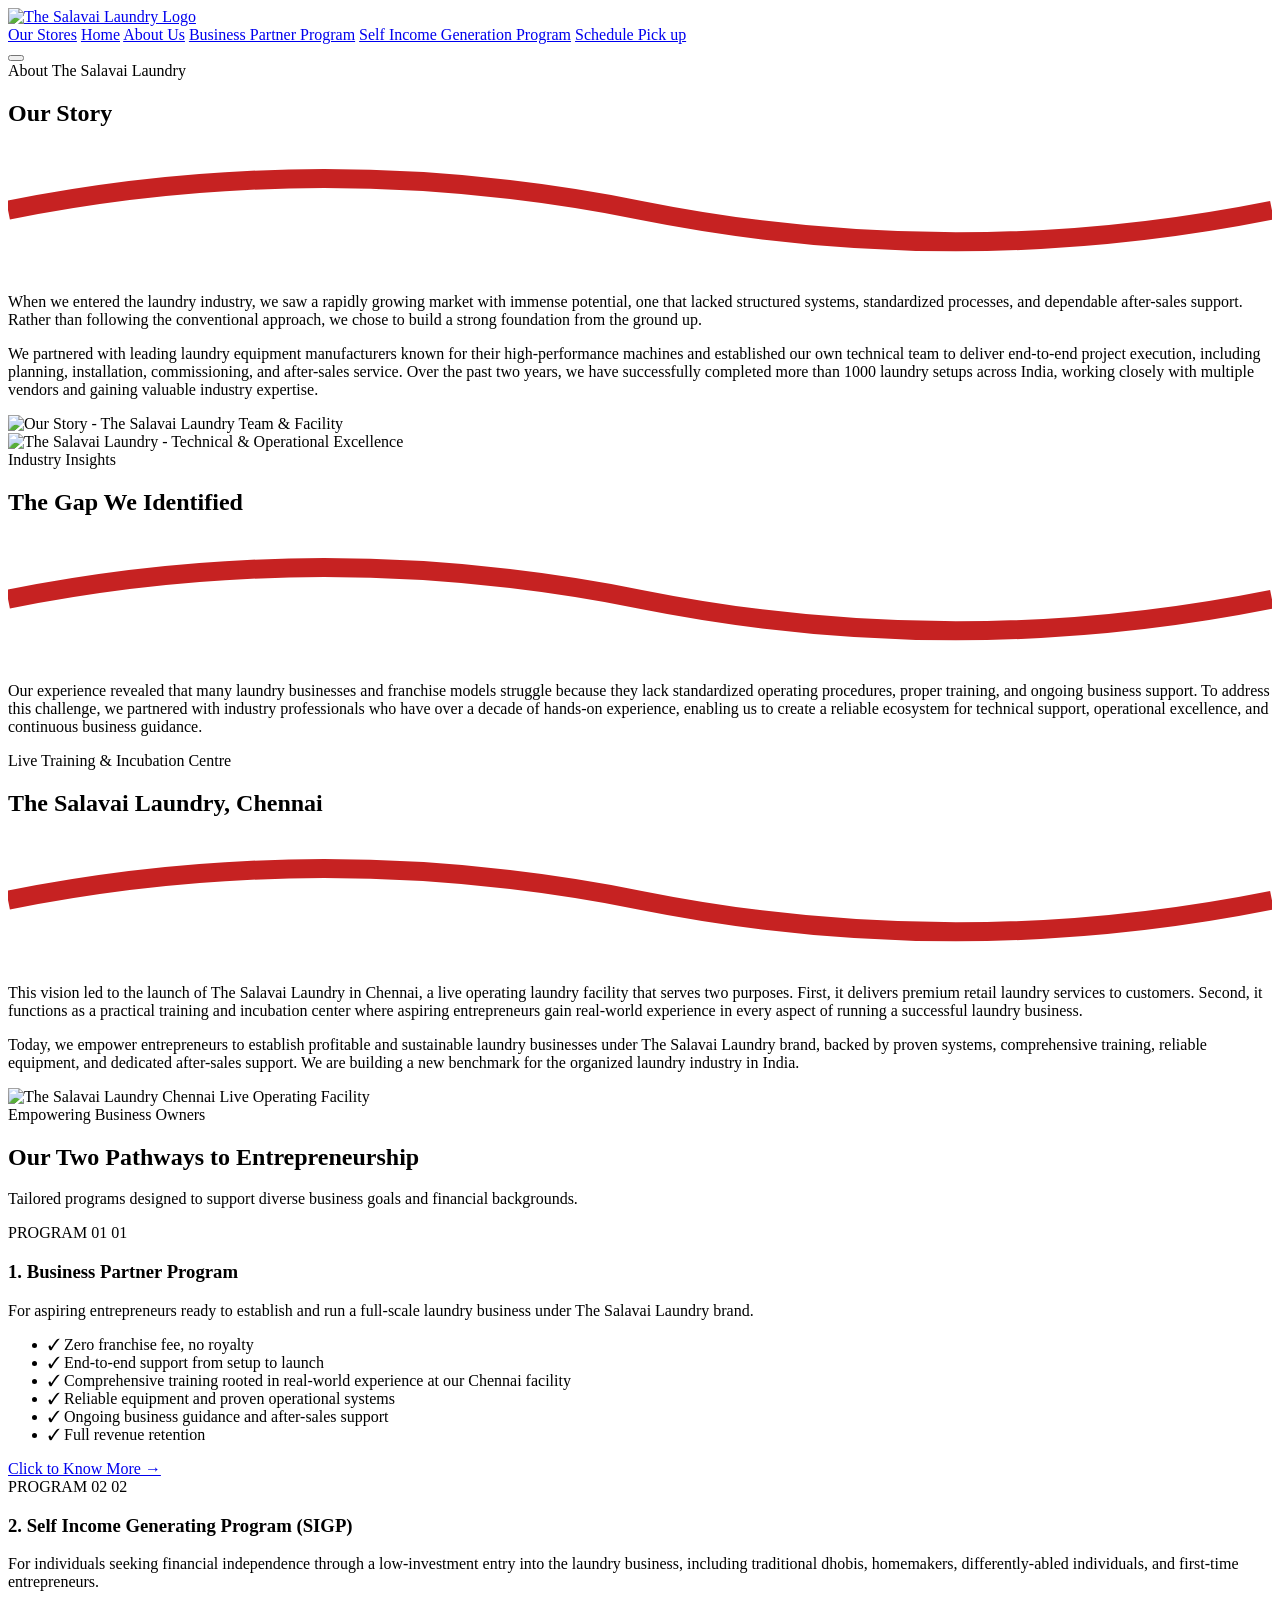
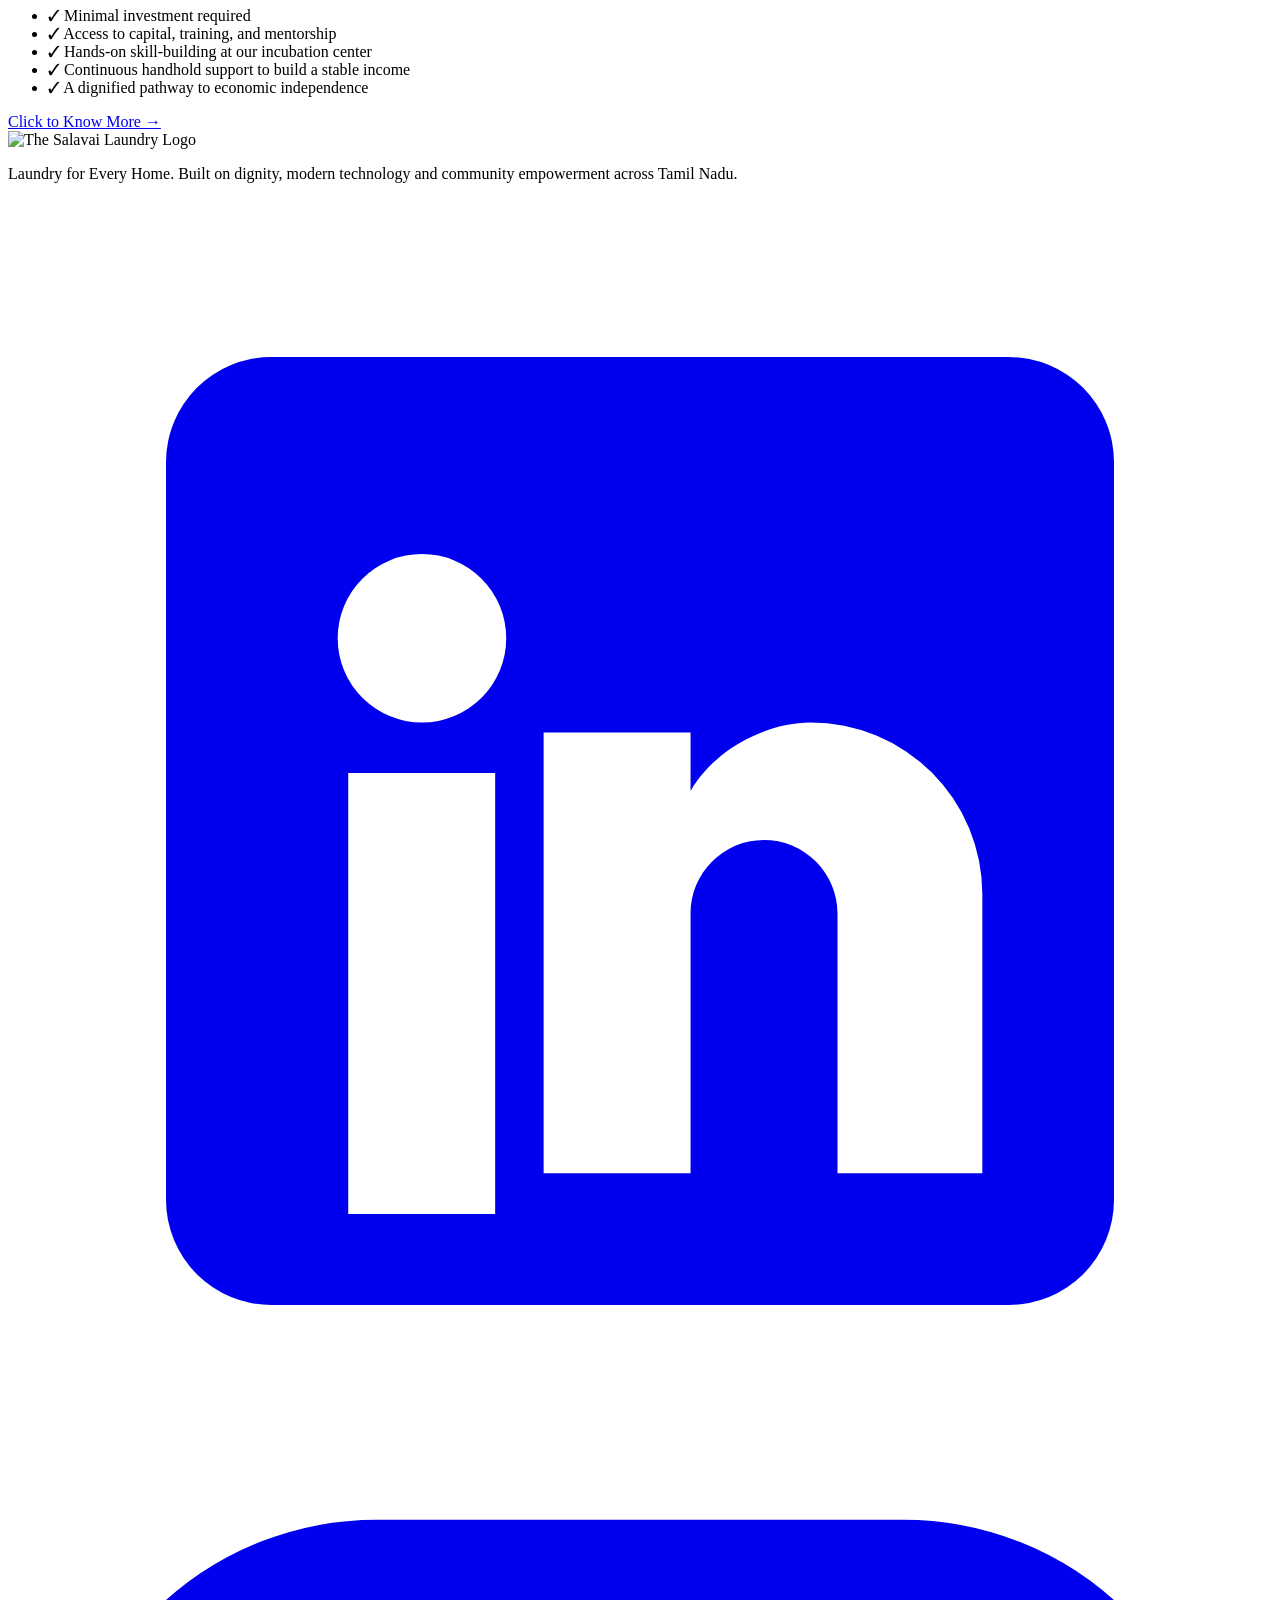
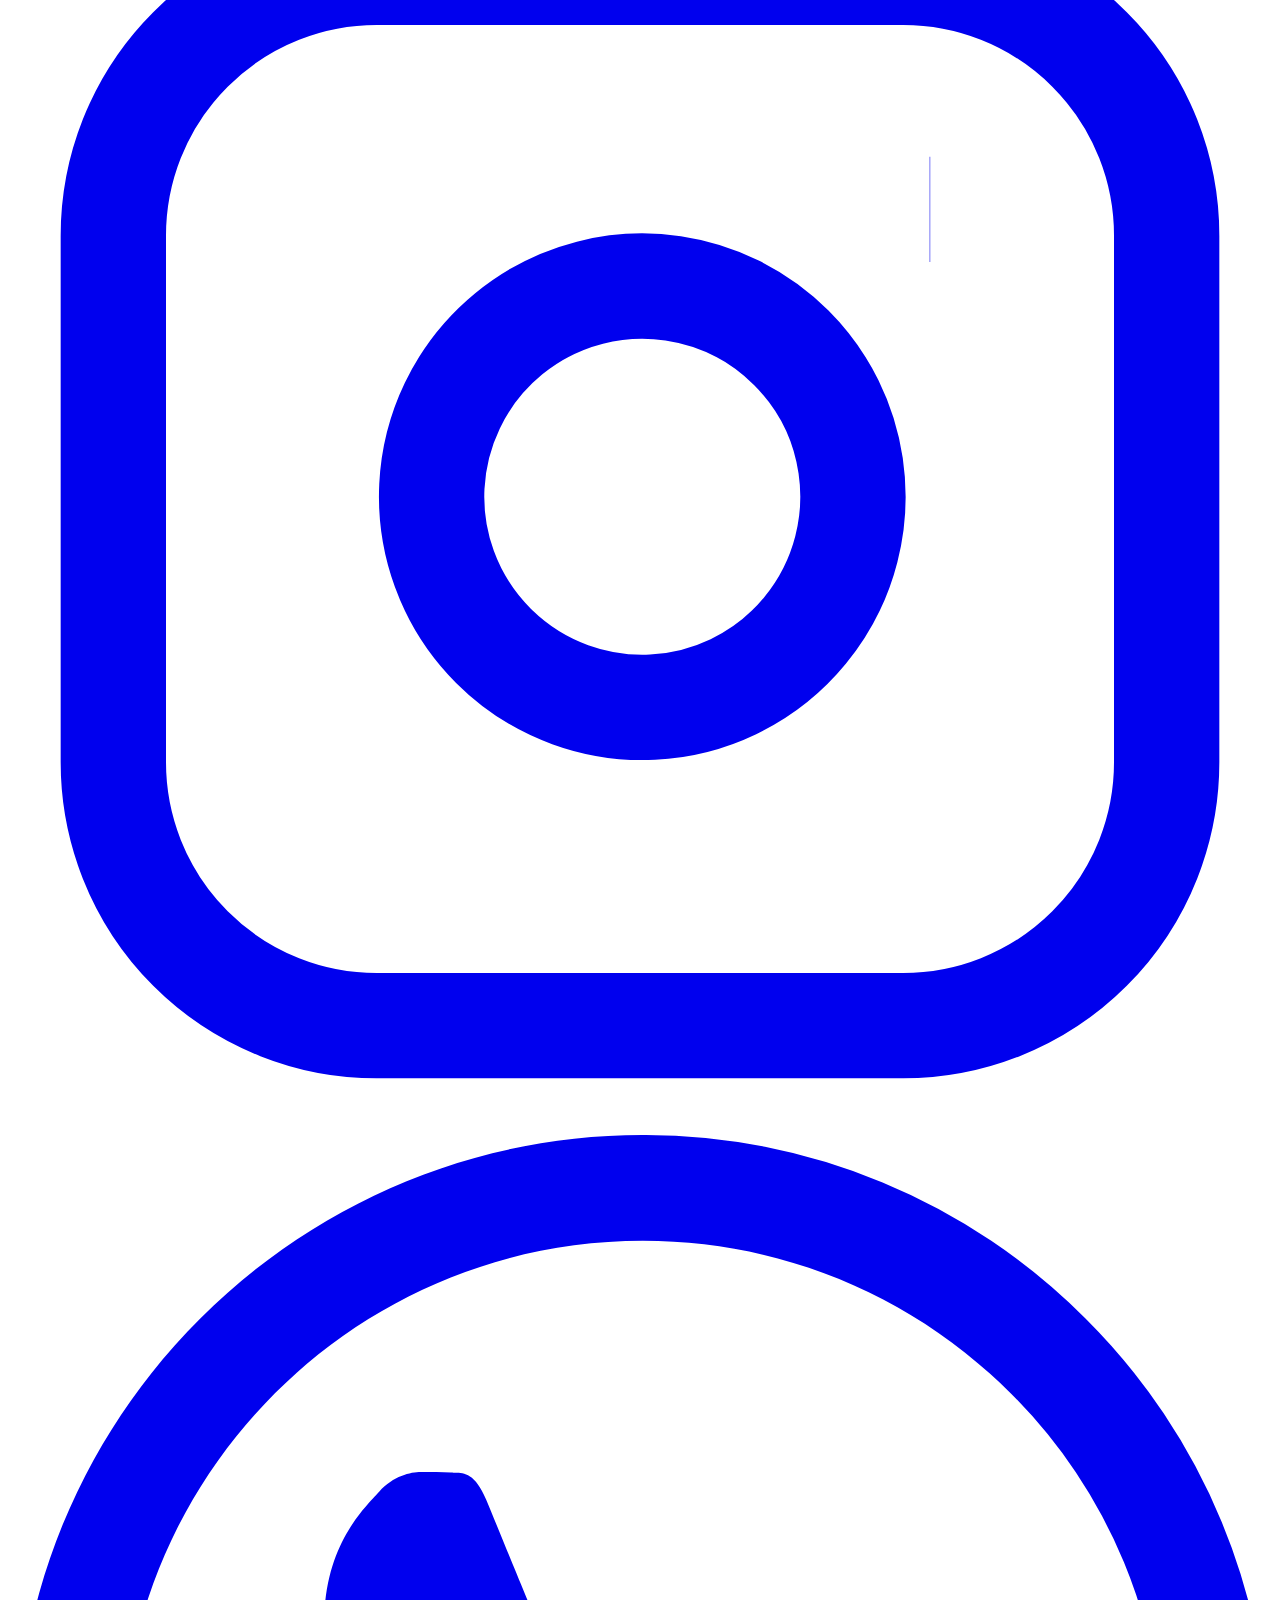
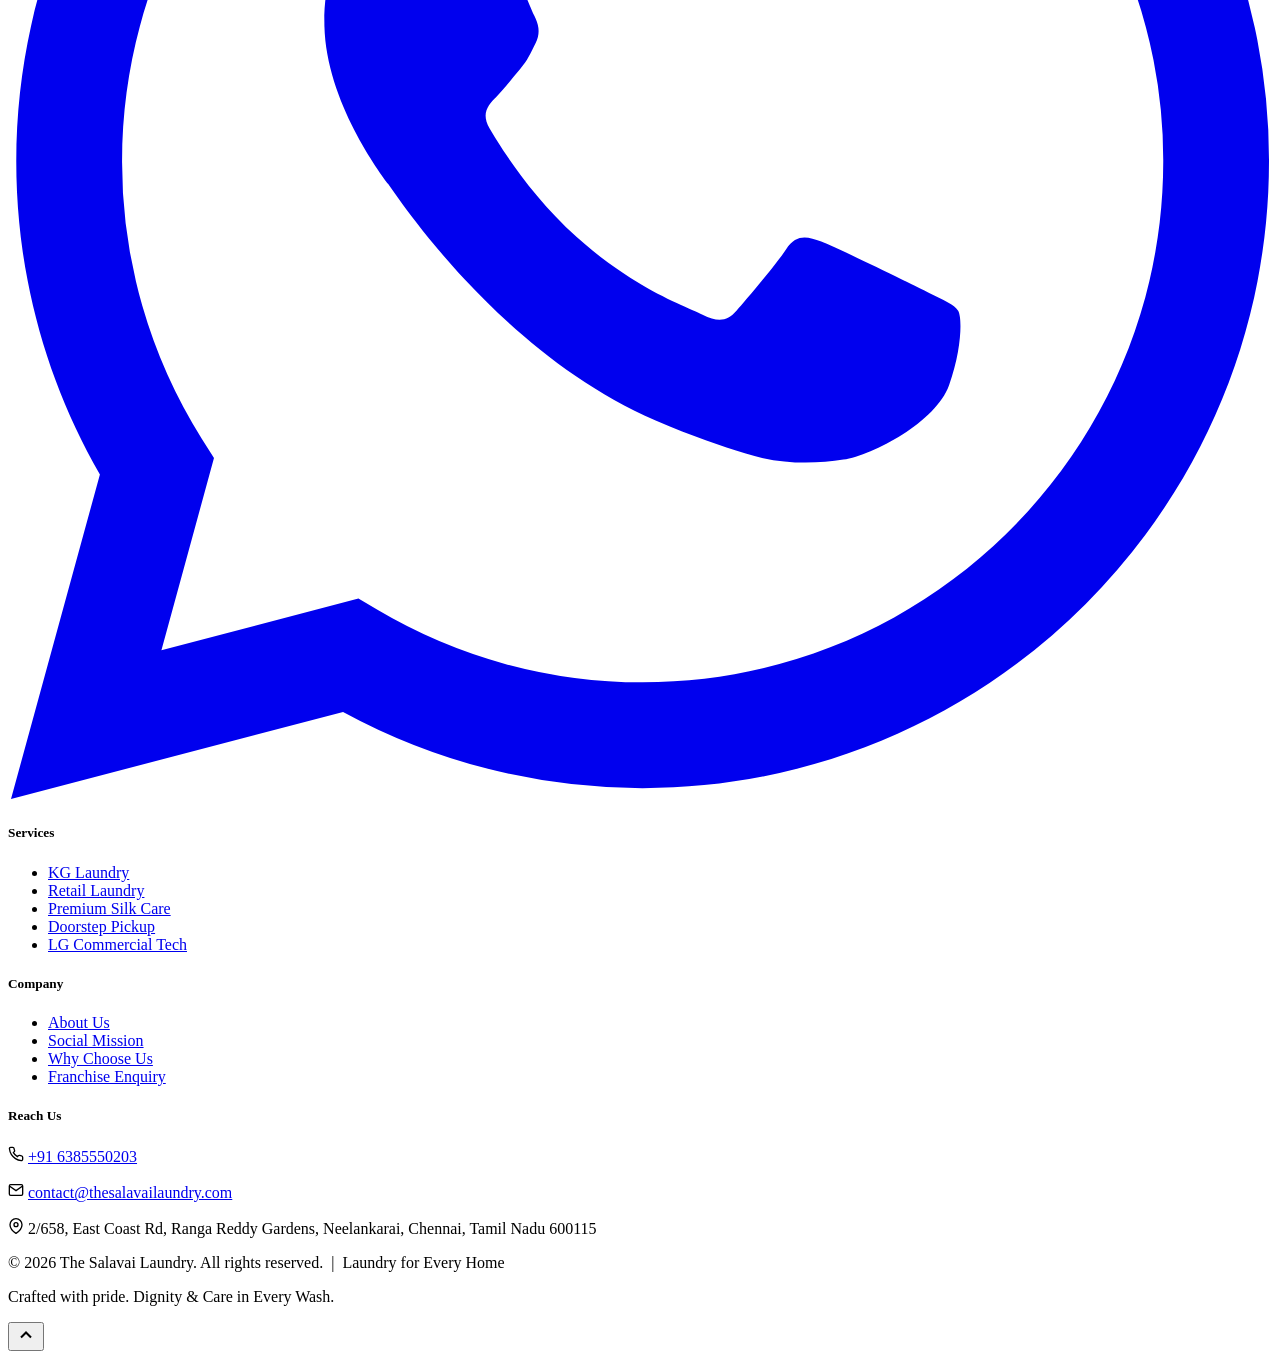
==== about.html @ 20d8c114 "feat: optimize SEO, GEO AI readability, add favicon, robots.txt, sitemap.xml, llms.txt" ====
<!DOCTYPE html>
<html lang="ta">

<head>
  <meta charset="UTF-8" />
  <meta name="viewport" content="width=device-width, initial-scale=1.0" />
  <title>About Us | The Salavai Laundry - Best Traditional Laundry in Chennai (சலவை)</title>
  <meta name="description"
    content="Learn about The Salavai Laundry - bringing professional, traditional, and eco-friendly garment care to every household in Chennai and Tamil Nadu. 100% fabric care guarantee." />
  <meta name="keywords"
    content="best laundry in chennai, traditional best laundry, about salavai laundry, chennai garment care, organic laundry service, dhobi heritage tamil nadu" />
  <meta name="robots" content="index, follow, max-snippet:-1, max-image-preview:large, max-video-preview:-1" />
  <link rel="canonical" href="https://thesalavailaundry.com/about.html" />

  <!-- Open Graph / Facebook -->
  <meta property="og:type" content="website" />
  <meta property="og:url" content="https://thesalavailaundry.com/about.html" />
  <meta property="og:title" content="About Us | The Salavai Laundry Chennai" />
  <meta property="og:description"
    content="Professional, traditional, and eco-friendly garment care across Chennai and Tamil Nadu." />
  <meta property="og:image" content="https://thesalavailaundry.com/images/salavai%20trans.png" />
  <meta property="og:site_name" content="The Salavai Laundry" />
  <meta property="og:locale" content="en_IN" />

  <!-- Twitter Card -->
  <meta name="twitter:card" content="summary_large_image" />
  <meta name="twitter:title" content="About Us | The Salavai Laundry Chennai" />
  <meta name="twitter:description"
    content="Learn about The Salavai Laundry's mission to provide best traditional and modern garment care." />
  <meta name="twitter:image" content="https://thesalavailaundry.com/images/salavai%20trans.png" />

  <!-- Favicon -->
  <link rel="icon" type="image/svg+xml" href="images/fav_icon.svg" />

  <!-- Fonts & Stylesheet -->
  <link rel="preconnect" href="https://fonts.googleapis.com" />
  <link rel="preconnect" href="https://fonts.gstatic.com" crossorigin />
  <link
    href="https://fonts.googleapis.com/css2?family=Heebo:wght@300;400;500;600;700;800;900&family=Noto+Serif+Tamil:wght@400;600;700;800&family=Oswald:wght@400;500;600;700&family=Poppins:wght@300;400;500;600;700;800&display=swap"
    rel="stylesheet" />
  <link rel="stylesheet" href="style.css" />

  <!-- Schema.org Structured Data (JSON-LD) for AboutPage & Organization (AI & Search Engines) -->
  <script type="application/ld+json">
  {
    "@context": "https://schema.org",
    "@graph": [
      {
        "@type": "AboutPage",
        "@id": "https://thesalavailaundry.com/about.html",
        "url": "https://thesalavailaundry.com/about.html",
        "name": "About The Salavai Laundry",
        "description": "Information about The Salavai Laundry's founding principles, traditional values, modern technology, and team.",
        "mainEntity": {
          "@type": "Organization",
          "name": "The Salavai Laundry",
          "url": "https://thesalavailaundry.com/",
          "telephone": "+916385550203",
          "email": "contact@thesalavailaundry.com"
        }
      },
      {
        "@type": "BreadcrumbList",
        "itemListElement": [
          {
            "@type": "ListItem",
            "position": 1,
            "name": "Home",
            "item": "https://thesalavailaundry.com/"
          },
          {
            "@type": "ListItem",
            "position": 2,
            "name": "About Us",
            "item": "https://thesalavailaundry.com/about.html"
          }
        ]
      }
    ]
  }
  </script>
</head>

<body>

  <!-- TOP SCROLL PROGRESS BAR -->
  <div class="scroll-progress-bar" id="scrollProgress"></div>

  <!-- STICKY MAIN HEADER -->
  <header class="header" id="header">
    <div class="header-inner">
      <div class="logo">
        <a href="index.html">
          <img src="images/salavai trans.png" alt="The Salavai Laundry Logo" class="logo-img" />
        </a>
      </div>
      <nav class="nav" id="nav">
        <a href="our-stores.html" class="nav-link">Our Stores</a>
        <a href="index.html" class="nav-link">Home</a>
        <a href="about.html" class="nav-link active">About Us</a>
        <a href="business-partner.html" class="nav-link">Business Partner Program</a>
        <a href="sigp.html" class="nav-link">Self Income Generation Program</a>
        <a href="our-stores.html#contact" class="nav-link nav-btn-pickup" data-service="Pickup & Delivery">Schedule Pick up</a>
      </nav>

      <button class="hamburger" id="hamburger" aria-label="Menu">
        <span></span><span></span><span></span>
      </button>
    </div>
  </header>

  <div class="about-page-wrapper">

    <!-- SECTION: OUR STORY -->
    <section class="story-section" id="story">
      <div class="story-pattern"></div>
      <div class="container">
        <div class="story-grid">

          <!-- Text Column -->
          <div class="story-text" data-aos="fade-right">
            <div class="section-eyebrow">About The Salavai Laundry</div>
            <h2 class="section-title">
              Our <span class="highlight">Story</span>
            </h2>
            <div class="intro-divider">
              <svg viewBox="0 0 200 20" class="divider-svg">
                <path d="M0 10 Q50 0 100 10 Q150 20 200 10" stroke="rgb(198, 34, 34)" stroke-width="3" fill="none" />
              </svg>
            </div>
            <p class="story-para">
              When we entered the laundry industry, we saw a rapidly growing market with immense potential, one that lacked structured systems, standardized processes, and dependable after-sales support. Rather than following the conventional approach, we chose to build a strong foundation from the ground up.
            </p>
            <p class="story-para">
              We partnered with leading laundry equipment manufacturers known for their high-performance machines and established our own technical team to deliver end-to-end project execution, including planning, installation, commissioning, and after-sales service. Over the past two years, we have successfully completed more than 1000 laundry setups across India, working closely with multiple vendors and gaining valuable industry expertise.
            </p>
          </div>

          <!-- Image Column -->
          <div class="story-visual" data-aos="fade-left">
            <div class="story-photo-card sakthi-frame">
              <img loading="lazy" decoding="async" src="images/our_story_mission.png" alt="Our Story - The Salavai Laundry Team & Facility" class="story-photo-img" />
            </div>
          </div>

        </div>
      </div>
    </section>

    <!-- SECTION: THE GAP WE IDENTIFIED -->
    <section class="gap-section" id="gap">
      <div class="container">
        <div class="gap-grid">

          <!-- Image Column -->
          <div class="gap-visual" data-aos="fade-right">
            <div class="gap-photo-card sakthi-frame">
              <img loading="lazy" decoding="async" src="images/staffs.png" alt="The Salavai Laundry - Technical & Operational Excellence" class="gap-photo-img" />
            </div>
          </div>

          <!-- Text Column -->
          <div class="gap-text" data-aos="fade-left">
            <div class="section-eyebrow">Industry Insights</div>
            <h2 class="section-title">
              The Gap <span class="highlight">We Identified</span>
            </h2>
            <div class="intro-divider">
              <svg viewBox="0 0 200 20" class="divider-svg">
                <path d="M0 10 Q50 0 100 10 Q150 20 200 10" stroke="rgb(198, 34, 34)" stroke-width="3" fill="none" />
              </svg>
            </div>
            <p class="gap-para">
              Our experience revealed that many laundry businesses and franchise models struggle because they lack standardized operating procedures, proper training, and ongoing business support. To address this challenge, we partnered with industry professionals who have over a decade of hands-on experience, enabling us to create a reliable ecosystem for technical support, operational excellence, and continuous business guidance.
            </p>
          </div>

        </div>
      </div>
    </section>

    <!-- SECTION: THE SALAVAI LAUNDRY CHENNAI -->
    <section class="chennai-section" id="chennai-facility">
      <div class="container">
        <div class="chennai-grid">

          <!-- Text Column -->
          <div class="chennai-text" data-aos="fade-right">
            <div class="section-eyebrow">Live Training & Incubation Centre</div>
            <h2 class="section-title">
              The Salavai Laundry, <span class="highlight">Chennai</span>
            </h2>
            <div class="intro-divider">
              <svg viewBox="0 0 200 20" class="divider-svg">
                <path d="M0 10 Q50 0 100 10 Q150 20 200 10" stroke="rgb(198, 34, 34)" stroke-width="3" fill="none" />
              </svg>
            </div>
            <p class="chennai-para">
              This vision led to the launch of The Salavai Laundry in Chennai, a live operating laundry facility that serves two purposes. First, it delivers premium retail laundry services to customers. Second, it functions as a practical training and incubation center where aspiring entrepreneurs gain real-world experience in every aspect of running a successful laundry business.
            </p>
            <p class="chennai-para">
              Today, we empower entrepreneurs to establish profitable and sustainable laundry businesses under The Salavai Laundry brand, backed by proven systems, comprehensive training, reliable equipment, and dedicated after-sales support. We are building a new benchmark for the organized laundry industry in India.
            </p>
          </div>

          <!-- Image Column -->
          <div class="chennai-visual" data-aos="fade-left">
            <div class="chennai-photo-card sakthi-frame">
              <img loading="lazy" decoding="async" src="images/lg 1.png" alt="The Salavai Laundry Chennai Live Operating Facility" class="chennai-photo-img" />
            </div>
          </div>

        </div>
      </div>
    </section>

    <!-- SECTION: TWO PATHWAYS TO ENTREPRENEURSHIP -->
    <section class="pathways-section" id="pathways">
      <div class="container">

        <!-- Section Header -->
        <div class="section-header" data-aos="fade-up">
          <div class="section-eyebrow">Empowering Business Owners</div>
          <h2 class="section-title-center">
            Our Two Pathways to <span class="highlight">Entrepreneurship</span>
          </h2>
          <p class="section-subtitle">
            Tailored programs designed to support diverse business goals and financial backgrounds.
          </p>
        </div>

        <!-- Pathways Cards Grid -->
        <div class="pathways-grid">

          <!-- Card 1: Business Partner Program -->
          <div class="pathway-card" data-aos="fade-up" data-aos-delay="100">
            <div>
              <div class="pathway-card-header">
                <span class="pathway-badge-bpp">PROGRAM 01</span>
                <span class="pathway-num">01</span>
              </div>

              <h3 class="pathway-title">
                1. Business Partner Program
              </h3>

              <p class="pathway-desc">
                For aspiring entrepreneurs ready to establish and run a full-scale laundry business under The Salavai Laundry brand.
              </p>

              <ul class="pathway-list">
                <li>
                  <span class="check-icon">✓</span>
                  <span>Zero franchise fee, no royalty</span>
                </li>
                <li>
                  <span class="check-icon">✓</span>
                  <span>End-to-end support from setup to launch</span>
                </li>
                <li>
                  <span class="check-icon">✓</span>
                  <span>Comprehensive training rooted in real-world experience at our Chennai facility</span>
                </li>
                <li>
                  <span class="check-icon">✓</span>
                  <span>Reliable equipment and proven operational systems</span>
                </li>
                <li>
                  <span class="check-icon">✓</span>
                  <span>Ongoing business guidance and after-sales support</span>
                </li>
                <li>
                  <span class="check-icon">✓</span>
                  <span>Full revenue retention</span>
                </li>
              </ul>
            </div>

            <a href="business-partner.html" data-program="BPP" class="pathway-cta-btn">
              <span>Click to Know More →</span>
            </a>
          </div>

          <!-- Card 2: Self Income Generating Program (SIGP) -->
          <div class="pathway-card" data-aos="fade-up" data-aos-delay="200">
            <div>
              <div class="pathway-card-header">
                <span class="pathway-badge-sigp">PROGRAM 02</span>
                <span class="pathway-num">02</span>
              </div>

              <h3 class="pathway-title">
                2. Self Income Generating Program (SIGP)
              </h3>

              <p class="pathway-desc">
                For individuals seeking financial independence through a low-investment entry into the laundry business, including traditional dhobis, homemakers, differently-abled individuals, and first-time entrepreneurs.
              </p>

              <ul class="pathway-list">
                <li>
                  <span class="check-icon">✓</span>
                  <span>Minimal investment required</span>
                </li>
                <li>
                  <span class="check-icon">✓</span>
                  <span>Access to capital, training, and mentorship</span>
                </li>
                <li>
                  <span class="check-icon">✓</span>
                  <span>Hands-on skill-building at our incubation center</span>
                </li>
                <li>
                  <span class="check-icon">✓</span>
                  <span>Continuous handhold support to build a stable income</span>
                </li>
                <li>
                  <span class="check-icon">✓</span>
                  <span>A dignified pathway to economic independence</span>
                </li>
              </ul>
            </div>

            <a href="sigp.html" data-program="SIGP" class="pathway-cta-btn">
              <span>Click to Know More →</span>
            </a>
          </div>

        </div>
      </div>
    </section>


    <!-- SAKTHI MASALA STYLE FOOTER -->
    <footer class="footer">
      <div class="footer-top-pattern"></div>
      <div class="container">
        <div class="footer-grid">
          <div class="footer-brand">
            <div class="footer-logo">
              <img src="images/salavai trans.png" alt="The Salavai Laundry Logo" class="footer-logo-img" />
            </div>
            <p class="footer-tagline">Laundry for Every Home. Built on dignity, modern technology and community
              empowerment across Tamil Nadu.</p>
            <div class="footer-social">
              <a href="https://www.linkedin.com/posts/the-salavai-laundry_laundrybusiness-entrepreneurship-thesalavailaundry-activity-7484917984507944960-bTLi?utm_source=share&utm_medium=member_android&rcm=ACoAAD2Jaw0B0jKsnyQsAJFEcDfkAmO2iVwPQBk"
                class="social-link" aria-label="LinkedIn" target="_blank" rel="noopener">
                <svg viewBox="0 0 24 24" fill="currentColor">
                  <path
                    d="M19 3a2 2 0 0 1 2 2v14a2 2 0 0 1-2 2H5a2 2 0 0 1-2-2V5a2 2 0 0 1 2-2h14m-.5 15.5v-5.3a3.26 3.26 0 0 0-3.26-3.26c-.85 0-1.84.52-2.28 1.3v-1.11h-2.79v8.37h2.79v-4.93c0-.77.62-1.4 1.39-1.4a1.4 1.4 0 0 1 1.4 1.4v4.93h2.75M6.46 10.9v8.37H9.25V10.9H6.46M7.86 6.74a1.6 1.6 0 1 0 0 3.2 1.6 1.6 0 0 0 0-3.2z" />
                </svg>
              </a>
              <a href="https://www.instagram.com/thesalavailaundry_neelankarai?igsh=MW9lZzFxMmx0N25rbg=="
                class="social-link" aria-label="Instagram" target="_blank" rel="noopener">
                <svg viewBox="0 0 24 24" fill="none" stroke="currentColor" stroke-width="2">
                  <rect x="2" y="2" width="20" height="20" rx="5" />
                  <path d="M16 11.37A4 4 0 1112.63 8 4 4 0 0116 11.37z" />
                  <line x1="17.5" y1="6.5" x2="17.51" y2="6.5" />
                </svg>
              </a>
              <a href="https://wa.me/919876543210" class="social-link" aria-label="WhatsApp" target="_blank"
                rel="noopener">
                <svg viewBox="0 0 24 24" fill="currentColor">
                  <path
                    d="M17.472 14.382c-.297-.149-1.758-.867-2.03-.967-.273-.099-.471-.148-.67.15-.197.297-.767.966-.94 1.164-.173.199-.347.223-.644.075-.297-.15-1.255-.463-2.39-1.475-.883-.788-1.48-1.761-1.653-2.059-.173-.297-.018-.458.13-.606.134-.133.298-.347.446-.52.149-.174.198-.298.298-.497.099-.198.05-.371-.025-.52-.075-.149-.669-1.612-.916-2.207-.242-.579-.487-.5-.669-.51-.173-.008-.371-.01-.57-.01-.198 0-.52.074-.792.372-.272.297-1.04 1.016-1.04 2.479 0 1.462 1.065 2.875 1.213 3.074.149.198 2.096 3.2 5.077 4.487.709.306 1.262.489 1.694.625.712.227 1.36.195 1.871.118.571-.085 1.758-.719 2.006-1.413.248-.694.248-1.289.173-1.413-.074-.124-.272-.198-.57-.347m-5.421 7.403h-.004a9.87 9.87 0 01-5.031-1.378l-.361-.214-3.741.982.998-3.648-.235-.374a9.86 9.86 0 01-1.51-5.26c.001-5.45 4.436-9.884 9.888-9.884 2.64 0 5.122 1.03 6.988 2.898a9.825 9.825 0 012.893 6.994c-.003 5.45-4.437 9.884-9.885 9.884m8.413-18.297A11.815 11.815 0 0012.05 0C5.495 0 .16 5.335.157 11.892c0 2.096.547 4.142 1.588 5.945L.057 24l6.305-1.654a11.882 11.882 0 005.683 1.448h.005c6.554 0 11.89-5.335 11.893-11.893a11.821 11.821 0 00-3.48-8.413z" />
                </svg>
              </a>
            </div>
          </div>

          <div class="footer-links-col">
            <h5>Services</h5>
            <ul>
              <li><a href="about.html#services">KG Laundry</a></li>
              <li><a href="about.html#services">Retail Laundry</a></li>
              <li><a href="about.html#services">Premium Silk Care</a></li>
              <li><a href="about.html#services">Doorstep Pickup</a></li>
              <li><a href="about.html#technology">LG Commercial Tech</a></li>
            </ul>
          </div>

          <div class="footer-links-col">
            <h5>Company</h5>
            <ul>
              <li><a href="about.html">About Us</a></li>
              <li><a href="our-story.html">Social Mission</a></li>
              <li><a href="index.html#why">Why Choose Us</a></li>
              <li><a href="#">Franchise Enquiry</a></li>
            </ul>
          </div>

          <div class="footer-links-col">
            <h5>Reach Us</h5>
            <div class="footer-contact-info">
              <p><span class="footer-icon"><svg viewBox="0 0 24 24" width="16" height="16" fill="none"
                    stroke="currentColor" stroke-width="2">
                    <path
                      d="M22 16.92v3a2 2 0 0 1-2.18 2 19.79 19.79 0 0 1-8.63-3.07 19.5 19.5 0 0 1-6-6 19.79 19.79 0 0 1-3.07-8.67A2 2 0 0 1 4.11 2h3a2 2 0 0 1 2 1.72 12.84 12.84 0 0 0 .7 2.81 2 2 0 0 1-.45 2.11L8.09 9.91a16 16 0 0 0 6 6l1.27-1.27a2 2 0 0 1 2.11-.45 12.84 12.84 0 0 0 2.81.7A2 2 0 0 1 22 16.92z" />
                  </svg></span> <a href="tel:+916385550203">+91 6385550203</a></p>
              <p><span class="footer-icon"><svg viewBox="0 0 24 24" width="16" height="16" fill="none"
                    stroke="currentColor" stroke-width="2">
                    <path d="M4 4h16c1.1 0 2 .9 2 2v12c0 1.1-.9 2-2 2H4c-1.1 0-2-.9-2-2V6c0-1.1.9-2 2-2z" />
                    <polyline points="22,6 12,13 2,6" />
                  </svg></span> <a href="mailto:contact@thesalavailaundry.com">contact@thesalavailaundry.com</a></p>
              <p><span class="footer-icon"><svg viewBox="0 0 24 24" width="16" height="16" fill="none"
                    stroke="currentColor" stroke-width="2">
                    <path d="M21 10c0 7-9 13-9 13s-9-6-9-13a9 9 0 0 1 18 0z" />
                    <circle cx="12" cy="10" r="3" />
                  </svg></span> <span>2/658, East Coast Rd, Ranga Reddy Gardens, Neelankarai,
                  Chennai, Tamil Nadu 600115</span></p>
            </div>
          </div>
        </div>

        <div class="footer-bottom">
          <p class="footer-copy">© 2026 The Salavai Laundry. All rights reserved. &nbsp;|&nbsp; Laundry for Every Home
            &nbsp; </p>
          <p class="footer-mission">Crafted with pride. Dignity &amp; Care in Every Wash.</p>
        </div>
      </div>
    </footer>

    <!-- SCROLL TO TOP -->
    <button class="scroll-top" id="scrollTop" aria-label="Scroll to top">
      <svg viewBox="0 0 24 24" width="20" height="20" fill="none" stroke="currentColor" stroke-width="2.5">
        <polyline points="18 15 12 9 6 15" />
      </svg>
    </button>

    <script src="script.js"></script>
</body>

</html>
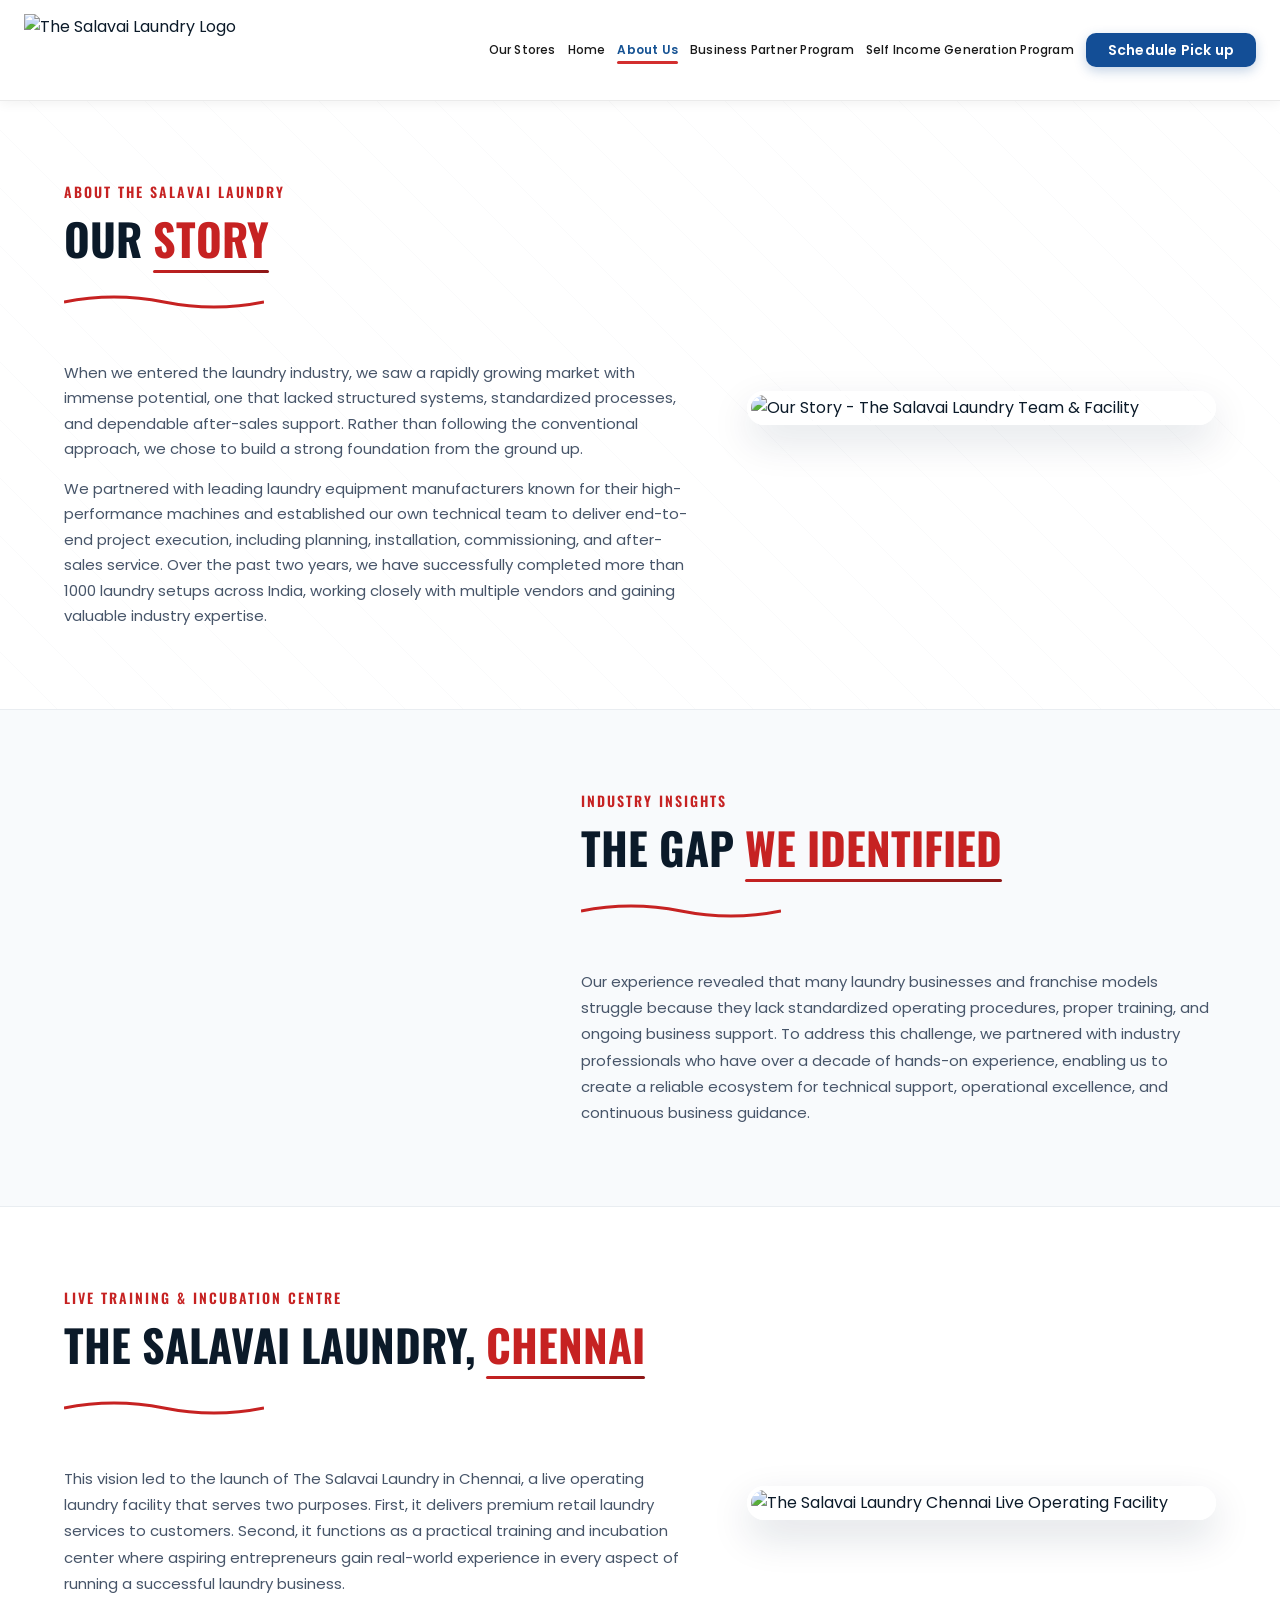
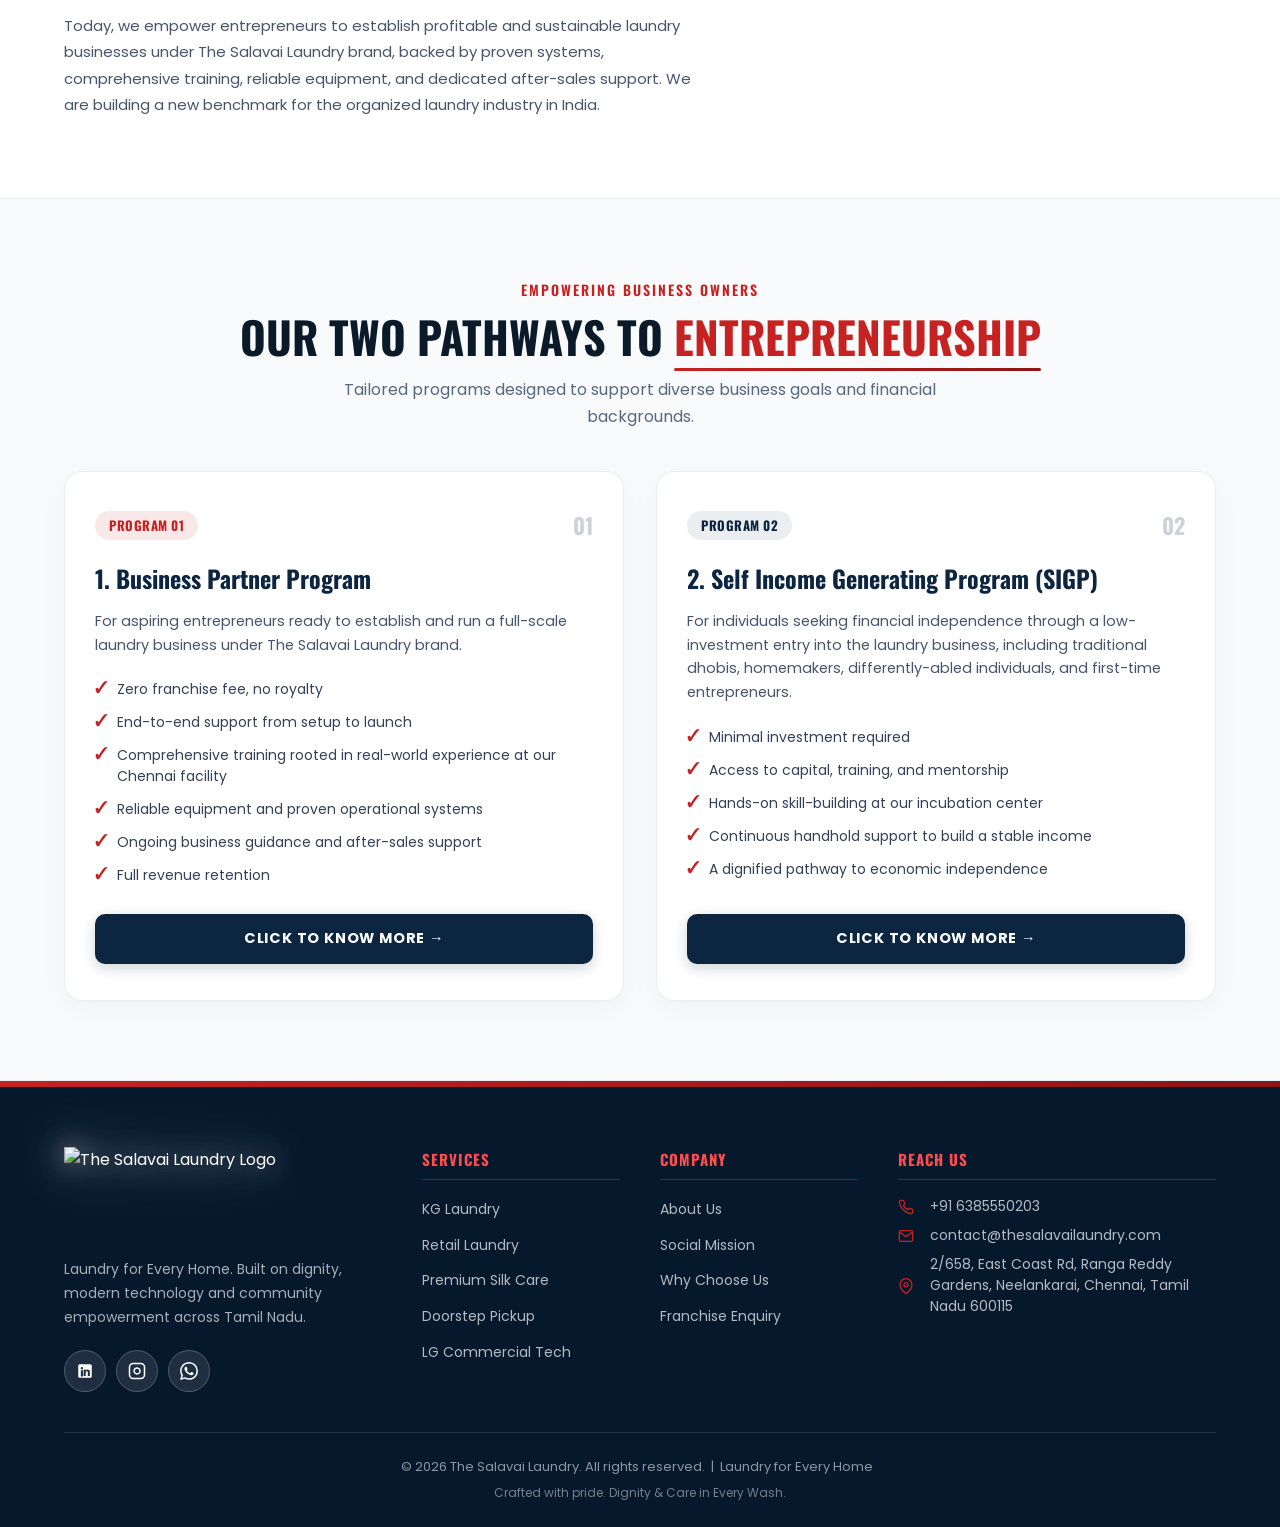
==== commit 72e22e52: "refactor: add comprehensive brand kit and design skill configuration files across project directory" ====
--- a/about.html
+++ b/about.html
@@ -2,6 +2,15 @@
 <html lang="ta">
 
 <head>
+  <!-- Google tag (gtag.js) -->
+  <script async src="https://www.googletagmanager.com/gtag/js?id=G-JTKHGRJQQP"></script>
+  <script>
+    window.dataLayer = window.dataLayer || [];
+    function gtag(){dataLayer.push(arguments);}
+    gtag('js', new Date());
+
+    gtag('config', 'G-JTKHGRJQQP');
+  </script>
   <meta charset="UTF-8" />
   <meta name="viewport" content="width=device-width, initial-scale=1.0" />
   <title>About Us | The Salavai Laundry - Best Traditional Laundry in Chennai (சலவை)</title>
@@ -427,7 +436,9 @@
       </svg>
     </button>
 
-    <script src="script.js"></script>
+    <!-- EMAILJS SDK -->
+  <script src="https://cdn.jsdelivr.net/npm/@emailjs/browser@3/dist/email.min.js"></script>
+  <script src="script.js"></script>
 </body>
 
 </html>
--- a/style.css
+++ b/style.css
@@ -0,0 +1,8913 @@
+/* ============================================
+   THE SALAVAI LAUNDRY - Sakthi Masala Inspired Theme
+   Deep Navy (#0c2540) & Sakthi Red Gradient Theme
+   ============================================ */
+
+/* --- FONTS & RESET --- */
+@import url('https://fonts.googleapis.com/css2?family=Heebo:wght@300;400;500;600;700;800;900&family=Noto+Serif+Tamil:wght@400;600;700;800&family=Oswald:wght@400;500;600;700&family=Poppins:wght@300;400;500;600;700;800&family=Playfair+Display:wght@700;800&display=swap');
+
+/* Universal Box Sizing */
+* {
+  box-sizing: border-box;
+  margin: 0;
+  padding: 0;
+}
+
+*,
+*::before,
+*::after {
+  box-sizing: border-box;
+}
+
+/* Ensure images and media don't exceed container width */
+img,
+video {
+  max-width: 100%;
+  height: auto;
+}
+
+/* Prevent horizontal overflow & smooth scroll */
+html {
+  scroll-behavior: smooth;
+  scrollbar-width: none;
+  /* Firefox */
+  -ms-overflow-style: none;
+  /* IE & Edge */
+}
+
+html::-webkit-scrollbar,
+body::-webkit-scrollbar {
+  display: none;
+  /* Chrome, Safari, Opera */
+  width: 0;
+  height: 0;
+}
+
+body {
+  overflow-x: hidden;
+  scrollbar-width: none;
+  /* Firefox */
+  -ms-overflow-style: none;
+  /* IE & Edge */
+}
+
+:root {
+  /* Navy Blue Primary Palette (#0c2540) */
+  --navy-deep: #06182c;
+  --navy-primary: #0c2540;
+  --navy-mid: #153e67;
+  --navy-light: #e8f1f9;
+  --navy-pale: #f2f7fc;
+
+  /* Rich Sakthi Crimson Gradient System */
+  --red-primary: rgb(198, 34, 34);
+  --red-dark: rgb(140, 22, 22);
+  --red-light: #e53935;
+  --red-pale: #fde8e8;
+  --red-gradient: linear-gradient(135deg, rgb(198, 34, 34) 0%, rgb(140, 22, 22) 100%);
+  --red-gradient-hover: linear-gradient(135deg, rgb(220, 40, 40) 0%, rgb(160, 25, 25) 100%);
+
+  /* Aliases for template compatibility */
+  --gold-primary: rgb(198, 34, 34);
+  --gold-light: #e53935;
+  --gold-pale: #fde8e8;
+
+  --cream: #f4f8fc;
+  --text-dark: #0b1a29;
+  --text-mid: #2b3d52;
+  --text-muted: #56697f;
+  --white: #ffffff;
+  --border: #c8daf0;
+  --shadow-sm: 0 2px 10px rgba(12, 37, 64, 0.08);
+  --shadow-md: 0 8px 30px rgba(12, 37, 64, 0.15);
+  --shadow-lg: 0 20px 60px rgba(12, 37, 64, 0.22);
+  --radius-sm: 8px;
+  --radius-md: 16px;
+  --radius-lg: 24px;
+  --transition: all 0.35s cubic-bezier(0.4, 0, 0.2, 1);
+}
+
+
+
+html {
+  scroll-behavior: smooth;
+  font-size: 16px;
+}
+
+body {
+  font-family: 'Poppins', 'Heebo', 'Noto Serif Tamil', sans-serif;
+  color: var(--text-dark);
+  background: var(--white);
+  overflow-x: hidden;
+  line-height: 1.6;
+}
+
+a {
+  text-decoration: none;
+  color: inherit;
+}
+
+ul {
+  list-style: none;
+}
+
+img {
+  max-width: 100%;
+  display: block;
+}
+
+button {
+  cursor: pointer;
+  border: none;
+  background: none;
+  font-family: inherit;
+}
+
+.container {
+  width: 100%;
+  max-width: 1200px;
+  margin: 0 auto;
+  padding: 0 24px;
+}
+
+/* ============================================
+   SCROLL PROGRESS BAR
+   ============================================ */
+.scroll-progress-bar {
+  position: fixed;
+  top: 0;
+  left: 0;
+  height: 4px;
+  width: 0%;
+  background: var(--red-gradient);
+  z-index: 10001;
+  transition: width 0.1s ease-out;
+  box-shadow: 0 0 10px rgba(198, 34, 34, 0.8);
+}
+
+/* ============================================
+   SAKTHI STYLE TOP UTILITY HEADER BAR
+   ============================================ */
+.top-header-bar {
+  background: var(--navy-deep);
+  color: rgba(255, 255, 255, 0.85);
+  font-size: 12px;
+  padding: 6px 0;
+  border-bottom: 1px solid rgba(255, 255, 255, 0.1);
+}
+
+.top-header-inner {
+  display: flex;
+  justify-content: space-between;
+  align-items: center;
+}
+
+.top-contact-info {
+  display: flex;
+  align-items: center;
+  gap: 20px;
+}
+
+.top-info-item {
+  display: flex;
+  align-items: center;
+  gap: 6px;
+  color: rgba(255, 255, 255, 0.85);
+  transition: var(--transition);
+}
+
+.top-info-item:hover {
+  color: var(--red-light);
+}
+
+.top-header-right {
+  display: flex;
+  align-items: center;
+  gap: 18px;
+}
+
+.lang-switcher {
+  display: flex;
+  align-items: center;
+  gap: 6px;
+  font-size: 12px;
+  font-weight: 600;
+}
+
+.lang-btn {
+  cursor: pointer;
+  color: rgba(255, 255, 255, 0.7);
+  transition: var(--transition);
+}
+
+.lang-btn.active,
+.lang-btn:hover {
+  color: var(--red-light);
+}
+
+.lang-sep {
+  color: rgba(255, 255, 255, 0.3);
+}
+
+.top-social-links a {
+  color: rgba(255, 255, 255, 0.8);
+  transition: var(--transition);
+  display: flex;
+  align-items: center;
+}
+
+.top-social-links a:hover {
+  color: var(--red-light);
+  transform: scale(1.15);
+}
+
+/* ============================================
+   HEADER & NAVBAR ALIGNMENT STYLES
+   ============================================ */
+.header {
+  position: relative;
+  z-index: 1000;
+  background: #ffffff !important;
+  box-shadow: 0 2px 12px rgba(0, 0, 0, 0.06) !important;
+  border-bottom: 1px solid #eaeaea !important;
+  transition: background 0.3s ease, box-shadow 0.3s ease;
+}
+
+.header.scrolled {
+  position: fixed;
+  top: 0;
+  left: 0;
+  right: 0;
+  background: #ffffff !important;
+  box-shadow: 0 4px 20px rgba(0, 0, 0, 0.08) !important;
+  border-bottom: 1px solid #eaeaea !important;
+}
+
+.header-inner {
+  display: flex;
+  align-items: center;
+  justify-content: space-between;
+  gap: 32px;
+  padding: 12px 48px;
+  max-width: 1400px;
+  margin: 0 auto;
+  width: 100%;
+}
+
+.logo {
+  display: flex;
+  align-items: center;
+  flex-shrink: 0;
+}
+
+.logo-img {
+  height: 72px;
+  max-height: 72px;
+  width: auto;
+  object-fit: contain;
+  vertical-align: middle;
+  filter: none !important;
+  transition: var(--transition);
+}
+
+.nav {
+  display: flex;
+  align-items: center;
+  gap: 28px;
+  margin-left: auto;
+  flex-wrap: nowrap;
+}
+
+.nav-link {
+  display: inline-flex;
+  align-items: center;
+  font-family: 'Poppins', sans-serif;
+  font-size: 14px;
+  font-weight: 500;
+  color: #1a1a1a !important;
+  text-decoration: none;
+  transition: all 0.2s ease;
+  position: relative;
+  text-transform: none !important;
+  letter-spacing: 0.1px;
+  opacity: 1;
+  padding: 8px 0;
+  white-space: nowrap;
+  line-height: 1;
+}
+
+.nav-link::after {
+  content: '' !important;
+  position: absolute;
+  bottom: 0;
+  left: 0;
+  width: 0;
+  height: 3px;
+  background-color: #d32f2f !important;
+  border-radius: 2px;
+  transition: width 0.3s ease !important;
+  display: block !important;
+}
+
+.nav-link:hover::after,
+.nav-link.active::after {
+  width: 100% !important;
+}
+
+.nav-link:hover,
+.nav-link.active {
+  color: #155293 !important;
+  font-weight: 600;
+}
+
+.header.scrolled .nav-link {
+  color: #1a1a1a !important;
+  opacity: 1;
+}
+
+.header.scrolled .nav-link:hover,
+.header.scrolled .nav-link.active {
+  color: #d32f2f !important;
+  font-weight: 600;
+}
+
+.header-btn-pickup,
+.nav-btn-pickup {
+  display: inline-flex;
+  align-items: center;
+  justify-content: center;
+  background-color: #155293 !important;
+  color: #ffffff !important;
+  padding: 10px 24px;
+  border-radius: 24px;
+  font-family: 'Poppins', sans-serif;
+  font-size: 14px;
+  font-weight: 600;
+  text-decoration: none;
+  white-space: nowrap;
+  flex-shrink: 0;
+  line-height: 1;
+  box-shadow: 0 4px 14px rgba(21, 82, 147, 0.4);
+  transition: all 0.2s ease;
+}
+
+.header-btn-pickup:hover,
+.nav-btn-pickup:hover {
+  background-color: #0f4277 !important;
+  transform: translateY(-1px);
+  box-shadow: 0 6px 18px rgba(21, 82, 147, 0.55);
+}
+
+.nav-btn-pickup::after {
+  display: none !important;
+}
+
+/* Responsive adjustment for medium desktops (901px to 1350px) */
+@media screen and (max-width: 1350px) and (min-width: 901px) {
+  .header-inner {
+    padding: 14px 24px;
+    gap: 16px;
+  }
+
+  .nav {
+    gap: 12px;
+  }
+
+  .nav-link {
+    font-size: 12px;
+    letter-spacing: 0.2px;
+  }
+
+  .nav-btn-pickup {
+    padding: 8px 16px !important;
+    font-size: 11.5px !important;
+  }
+}
+
+/* Nav Dropdown Styling for Join Us */
+.nav-dropdown {
+  position: relative;
+  display: inline-flex;
+  align-items: center;
+}
+
+.dropdown-toggle {
+  display: inline-flex;
+  align-items: center;
+  gap: 6px;
+  cursor: pointer;
+  border: none;
+  background: transparent;
+}
+
+.dropdown-arrow {
+  transition: transform 0.3s ease;
+  margin-left: 2px;
+}
+
+.nav-dropdown.open .dropdown-arrow,
+.nav-dropdown:hover .dropdown-arrow {
+  transform: rotate(180deg);
+}
+
+/* Glassmorphic Dropdown Menu (Sakthi Red Theme) */
+.dropdown-menu {
+  position: absolute;
+  top: calc(100% + 14px);
+  left: 50%;
+  transform: translateX(-50%) translateY(10px);
+  min-width: 290px;
+  background: linear-gradient(135deg, rgba(160, 25, 25, 0.94) 0%, rgba(110, 15, 15, 0.96) 100%) !important;
+  backdrop-filter: blur(25px) saturate(200%) !important;
+  -webkit-backdrop-filter: blur(25px) saturate(200%) !important;
+  border-radius: 20px !important;
+  border: 1px solid rgba(255, 255, 255, 0.3) !important;
+  box-shadow:
+    0 20px 50px rgba(140, 22, 22, 0.45),
+    inset 0 1px 0 rgba(255, 255, 255, 0.4) !important;
+  padding: 10px;
+  opacity: 0;
+  visibility: hidden;
+  pointer-events: none;
+  transition: all 0.35s cubic-bezier(0.4, 0, 0.2, 1);
+  z-index: 1100;
+}
+
+.nav-dropdown:hover .dropdown-menu,
+.nav-dropdown.open .dropdown-menu {
+  opacity: 1;
+  visibility: visible;
+  pointer-events: auto;
+  transform: translateX(-50%) translateY(0);
+}
+
+.dropdown-item {
+  display: flex;
+  align-items: center;
+  gap: 12px;
+  padding: 12px 18px;
+  color: rgba(255, 255, 255, 0.95) !important;
+  font-family: 'Poppins', sans-serif;
+  font-size: 13.5px;
+  font-weight: 600;
+  border-radius: 14px;
+  transition: all 0.25s ease;
+  white-space: nowrap;
+  text-transform: none !important;
+}
+
+.dropdown-item:hover {
+  background: rgba(255, 255, 255, 0.22) !important;
+  color: #ffffff !important;
+  transform: translateX(4px);
+  box-shadow: inset 0 1px 0 rgba(255, 255, 255, 0.35);
+}
+
+.dropdown-icon {
+  font-size: 16px;
+}
+
+.nav-link.nav-btn-pickup,
+.nav-btn-pickup {
+  background: #134e96 !important;
+  color: #ffffff !important;
+  font-family: 'Poppins', sans-serif !important;
+  font-size: 14px !important;
+  font-weight: 600 !important;
+  padding: 10px 22px !important;
+  border-radius: 10px !important;
+  text-decoration: none !important;
+  display: inline-flex !important;
+  align-items: center !important;
+  justify-content: center !important;
+  transition: all 0.3s ease !important;
+  border: none !important;
+  box-shadow: 0 4px 12px rgba(19, 78, 150, 0.25) !important;
+}
+
+.nav-link.nav-btn-pickup::after,
+.nav-btn-pickup::after {
+  display: none !important;
+}
+
+.nav-link.nav-btn-pickup:hover,
+.nav-btn-pickup:hover {
+  background: #0d386c !important;
+  color: #ffffff !important;
+  transform: translateY(-2px);
+  box-shadow: 0 6px 18px rgba(13, 56, 108, 0.35) !important;
+}
+
+.header-cta {
+  background: var(--red-gradient);
+  color: var(--white);
+  padding: 10px 22px;
+  border-radius: var(--radius-xl);
+  font-family: 'Oswald', 'Poppins', sans-serif;
+  font-size: 14px;
+  font-weight: 600;
+  letter-spacing: 0.8px;
+  text-transform: uppercase;
+  white-space: nowrap;
+  transition: var(--transition);
+  box-shadow: 0 4px 15px rgba(198, 34, 34, 0.4);
+  display: inline-flex;
+  align-items: center;
+  gap: 8px;
+}
+
+.header-cta:hover {
+  background: var(--red-gradient-hover);
+  transform: translateY(-2px);
+  box-shadow: 0 6px 20px rgba(198, 34, 34, 0.6);
+}
+
+.hamburger {
+  display: none;
+  flex-direction: column;
+  justify-content: center;
+  align-items: center;
+  gap: 5px;
+  width: 42px;
+  height: 42px;
+  padding: 8px;
+  margin-left: auto;
+  border-radius: 10px;
+  background: rgba(12, 37, 64, 0.04);
+  border: 1px solid rgba(12, 37, 64, 0.1);
+  cursor: pointer;
+  transition: all 0.25s ease;
+  flex-shrink: 0;
+}
+
+.hamburger:hover {
+  background: rgba(198, 34, 34, 0.08);
+  border-color: rgba(198, 34, 34, 0.2);
+}
+
+.hamburger span {
+  display: block;
+  width: 22px;
+  height: 2.2px;
+  background: var(--navy-primary);
+  border-radius: 2px;
+  transition: all 0.3s cubic-bezier(0.4, 0, 0.2, 1);
+  transform-origin: center;
+}
+
+/* ============================================
+   HERO SECTION (MATCHING DESIGN MOCKUP)
+   ============================================ */
+.hero {
+  position: relative;
+  overflow: hidden;
+  background: #06182c;
+  height: 100vh;
+  height: 100dvh;
+  min-height: 100vh;
+  min-height: 100dvh;
+  display: flex;
+  align-items: center;
+  justify-content: center;
+  box-sizing: border-box;
+}
+
+.hero-bg {
+  position: absolute;
+  inset: 0;
+  z-index: 0;
+  background-image: url('images/home page background.png');
+  background-size: cover;
+  background-position: center 15%;
+  background-repeat: no-repeat;
+  filter: none;
+}
+
+.hero-overlay {
+  display: none;
+}
+
+.hero-container {
+  position: relative;
+  z-index: 2;
+  max-width: 1320px;
+  width: 100%;
+  margin: -60px auto 0 auto;
+  padding: 20px 48px 60px 48px;
+  display: grid;
+  grid-template-columns: 1.25fr 0.75fr;
+  gap: 40px;
+  align-items: center;
+  box-sizing: border-box;
+}
+
+/* Left Column Styling */
+.hero-left {
+  display: flex;
+  flex-direction: column;
+  align-items: flex-start;
+}
+
+.hero-heading {
+  font-family: 'Oswald', 'Poppins', sans-serif;
+  font-size: clamp(32px, 3.8vw, 52px);
+  font-weight: 700;
+  color: #ffffff;
+  line-height: 1.15;
+  letter-spacing: 0.5px;
+  margin: 0 0 16px 0;
+  text-transform: none;
+}
+
+.hero-red-accent {
+  width: 140px;
+  height: 4px;
+  background-color: #d32f2f;
+  border-radius: 2px;
+  margin-bottom: 24px;
+}
+
+.hero-subtitle {
+  font-family: 'Poppins', sans-serif;
+  font-size: 18px;
+  font-weight: 400;
+  color: #ffffff;
+  line-height: 1.6;
+  margin: 0 0 32px 0;
+  max-width: 520px;
+}
+
+.hero-subtitle .highlight-red {
+  color: #e53935;
+  font-weight: 700;
+}
+
+.hero-btn-group {
+  display: flex;
+  align-items: center;
+  gap: 16px;
+  flex-wrap: wrap;
+}
+
+.hero-blue-btn {
+  display: inline-flex;
+  align-items: center;
+  justify-content: center;
+  background-color: #155293;
+  color: #ffffff !important;
+  padding: 14px 30px;
+  border-radius: 12px;
+  font-family: 'Poppins', sans-serif;
+  font-size: 15px;
+  font-weight: 600;
+  text-decoration: none;
+  box-shadow: 0 6px 20px rgba(21, 82, 147, 0.4);
+  transition: all 0.3s ease;
+  white-space: nowrap;
+}
+
+.hero-blue-btn:hover {
+  background-color: #0d3c6e;
+  transform: translateY(-2px);
+  box-shadow: 0 8px 24px rgba(21, 82, 147, 0.6);
+}
+
+.hero-outline-btn {
+  display: inline-flex;
+  align-items: center;
+  justify-content: center;
+  gap: 8px;
+  background-color: #155293;
+  color: #ffffff !important;
+  padding: 14px 28px;
+  border-radius: 12px;
+  border: 2px solid #155293;
+  font-family: 'Poppins', sans-serif;
+  font-size: 15px;
+  font-weight: 600;
+  text-decoration: none;
+  box-shadow: 0 6px 20px rgba(21, 82, 147, 0.4);
+  transition: all 0.3s ease;
+  white-space: nowrap;
+}
+
+.hero-outline-btn:hover {
+  background-color: #0d3c6e;
+  border-color: #0d3c6e;
+  color: #ffffff !important;
+  transform: translateY(-2px);
+  box-shadow: 0 8px 24px rgba(21, 82, 147, 0.6);
+}
+
+.hero-price-btn {
+  display: inline-flex;
+  align-items: center;
+  justify-content: center;
+  gap: 8px;
+  background-color: #155293;
+  color: #ffffff !important;
+  padding: 14px 28px;
+  border-radius: 12px;
+  border: 2px solid #155293;
+  font-family: 'Poppins', sans-serif;
+  font-size: 15px;
+  font-weight: 600;
+  text-decoration: none;
+  box-shadow: 0 6px 20px rgba(21, 82, 147, 0.4);
+  transition: all 0.3s ease;
+  white-space: nowrap;
+}
+
+.hero-price-btn:hover {
+  background-color: #0d3c6e;
+  border-color: #0d3c6e;
+  transform: translateY(-2px);
+  box-shadow: 0 8px 24px rgba(21, 82, 147, 0.6);
+  color: #ffffff !important;
+}
+
+.hero-price-btn .currency-symbol {
+  font-size: 17px;
+  font-weight: 800;
+  line-height: 1;
+}
+
+/* Right Feature Stack Styling */
+.hero-right {
+  display: flex;
+  flex-direction: column;
+  gap: 36px;
+  justify-self: end;
+  padding-right: 20px;
+}
+
+.hero-feature-item {
+  display: flex;
+  align-items: center;
+  gap: 20px;
+}
+
+.hero-feature-icon {
+  width: 54px;
+  height: 54px;
+  border-radius: 50%;
+  background-color: #155293;
+  display: flex;
+  align-items: center;
+  justify-content: center;
+  color: #ffffff;
+  flex-shrink: 0;
+  box-shadow: 0 4px 14px rgba(21, 82, 147, 0.4);
+}
+
+.hero-feature-text {
+  font-family: 'Poppins', sans-serif;
+  font-size: 18px;
+  font-weight: 600;
+  color: #ffffff;
+  line-height: 1.35;
+}
+
+.desktop-br {
+  display: inline;
+}
+
+/* Mobile Responsiveness for Hero */
+@media (max-width: 992px) {
+  .desktop-br {
+    display: none !important;
+  }
+
+  .hero {
+    background: transparent !important;
+    height: 100vh !important;
+    height: 100dvh !important;
+    min-height: 100vh !important;
+    min-height: 100dvh !important;
+    display: flex !important;
+    flex-direction: column !important;
+    align-items: center !important;
+    justify-content: center !important;
+    padding: 0 !important;
+    box-sizing: border-box !important;
+  }
+
+  .hero-bg {
+    background-position: center center;
+  }
+
+  .hero-overlay {
+    display: none !important;
+  }
+
+  .hero-container {
+    grid-template-columns: 1fr !important;
+    display: flex !important;
+    flex-direction: column !important;
+    align-items: center !important;
+    justify-content: center !important;
+    width: 100% !important;
+    max-width: 580px !important;
+    margin: auto 0 !important;
+    padding: 20px 16px !important;
+    gap: 0 !important;
+    text-align: center !important;
+  }
+
+  .hero-left {
+    align-items: center !important;
+    text-align: center !important;
+    width: 100% !important;
+  }
+
+  .hero-heading {
+    font-size: clamp(24px, 6.2vw, 36px) !important;
+    line-height: 1.2 !important;
+    margin-bottom: 12px !important;
+    text-align: center !important;
+    text-shadow: 0 2px 12px rgba(0, 0, 0, 0.5);
+  }
+
+  .hero-red-accent {
+    width: 80px !important;
+    height: 3.5px !important;
+    margin: 0 auto 14px auto !important;
+  }
+
+  .hero-subtitle {
+    font-size: clamp(13.5px, 3.6vw, 15.5px) !important;
+    line-height: 1.55 !important;
+    margin: 0 auto 20px auto !important;
+    max-width: 95% !important;
+    text-align: center !important;
+    color: rgba(255, 255, 255, 0.95) !important;
+  }
+
+  .hero-btn-group {
+    display: flex !important;
+    flex-direction: row !important;
+    align-items: center !important;
+    justify-content: center !important;
+    gap: 10px !important;
+    width: 100% !important;
+    margin: 0 auto !important;
+  }
+
+  .hero-blue-btn,
+  .hero-outline-btn,
+  .hero-price-btn {
+    flex: 1 !important;
+    min-width: 120px !important;
+    max-width: 180px !important;
+    padding: 11px 12px !important;
+    font-size: 13px !important;
+    border-radius: 25px !important;
+    text-align: center !important;
+    justify-content: center !important;
+    white-space: nowrap !important;
+    box-sizing: border-box !important;
+  }
+
+  .hero-right {
+    display: flex !important;
+    flex-direction: row !important;
+    justify-content: center !important;
+    align-items: center !important;
+    gap: 8px !important;
+    width: 100% !important;
+    margin-top: 20px !important;
+    padding: 12px 10px !important;
+    background: rgba(255, 255, 255, 0.08) !important;
+    backdrop-filter: blur(10px) !important;
+    -webkit-backdrop-filter: blur(10px) !important;
+    border-radius: 16px !important;
+    border: 1px solid rgba(255, 255, 255, 0.15) !important;
+    box-sizing: border-box !important;
+    justify-self: center !important;
+    padding-right: 10px !important;
+  }
+
+  .hero-feature-item {
+    display: flex !important;
+    flex-direction: column !important;
+    align-items: center !important;
+    text-align: center !important;
+    gap: 5px !important;
+    flex: 1 !important;
+  }
+
+  .hero-feature-icon {
+    width: 36px !important;
+    height: 36px !important;
+    border-radius: 50% !important;
+    box-shadow: 0 2px 8px rgba(21, 82, 147, 0.5) !important;
+  }
+
+  .hero-feature-icon svg {
+    width: 16px !important;
+    height: 16px !important;
+  }
+
+  .hero-feature-text {
+    font-size: 10.5px !important;
+    line-height: 1.2 !important;
+    font-weight: 500 !important;
+    color: #ffffff !important;
+    text-align: center !important;
+  }
+}
+
+@media (max-width: 420px) {
+  .hero-container {
+    padding: 12px 10px !important;
+  }
+
+  .hero-heading {
+    font-size: 23px !important;
+  }
+
+  .hero-subtitle {
+    font-size: 12.5px !important;
+    margin-bottom: 16px !important;
+  }
+
+  .hero-btn-group {
+    flex-direction: column !important;
+    gap: 8px !important;
+    max-width: 260px !important;
+  }
+
+  .hero-blue-btn,
+  .hero-outline-btn,
+  .hero-price-btn {
+    width: 100% !important;
+    max-width: 100% !important;
+    padding: 10px 16px !important;
+  }
+
+  .hero-right {
+    margin-top: 14px !important;
+    padding: 10px 6px !important;
+    gap: 4px !important;
+  }
+
+  .hero-feature-icon {
+    width: 30px !important;
+    height: 30px !important;
+  }
+
+  .hero-feature-icon svg {
+    width: 14px !important;
+    height: 14px !important;
+  }
+
+  .hero-feature-text {
+    font-size: 9.5px !important;
+  }
+}
+
+.hero-badge {
+  display: inline-flex;
+  align-items: center;
+  gap: 8px;
+  background: rgba(198, 34, 34, 0.25);
+  border: 1px solid rgba(255, 77, 77, 0.5);
+  color: #ff4d4d;
+  padding: 6px 18px;
+  border-radius: var(--radius-xl);
+  font-size: 13px;
+  font-weight: 600;
+  margin-bottom: 20px;
+  animation: fadeInDown 0.6s ease;
+}
+
+.badge-icon {
+  display: flex;
+  align-items: center;
+}
+
+.hero-title {
+  display: flex;
+  flex-direction: column;
+  margin-bottom: 20px;
+  animation: fadeInUp 0.7s ease 0.1s both;
+}
+
+.hero-title-tamil {
+  font-family: 'Noto Serif Tamil', serif;
+  font-size: clamp(20px, 3vw, 28px);
+  color: rgba(255, 255, 255, 0.9);
+  font-weight: 600;
+  line-height: 1.3;
+}
+
+.hero-title-main {
+  font-family: 'Oswald', 'Poppins', sans-serif;
+  font-size: clamp(38px, 6vw, 68px);
+  font-weight: 700;
+  color: var(--white);
+  line-height: 1.1;
+  letter-spacing: -0.5px;
+  text-transform: uppercase;
+  text-shadow: 0 4px 20px rgba(0, 0, 0, 0.4);
+}
+
+.hero-subtitle {
+  font-size: 16px;
+  line-height: 1.7;
+  color: rgba(255, 255, 255, 0.88);
+  max-width: 650px;
+  margin-bottom: 30px;
+  animation: fadeInUp 0.7s ease 0.2s both;
+}
+
+/* Hero Three-Way Navigation Cards */
+.hero-nav-card {
+  display: flex;
+  flex-direction: column;
+  justify-content: space-between;
+  background: rgba(6, 24, 44, 0.78) !important;
+  backdrop-filter: blur(12px) !important;
+  -webkit-backdrop-filter: blur(12px) !important;
+  border: 1.5px solid rgba(255, 255, 255, 0.18) !important;
+  border-radius: 16px !important;
+  padding: 24px !important;
+  color: var(--white) !important;
+  text-decoration: none !important;
+  transition: all 0.35s cubic-bezier(0.2, 0.8, 0.2, 1) !important;
+  box-shadow: 0 10px 30px rgba(0, 0, 0, 0.35) !important;
+  position: relative;
+  overflow: hidden;
+}
+
+.hero-nav-card::before {
+  content: '';
+  position: absolute;
+  top: 0;
+  left: 0;
+  width: 100%;
+  height: 3.5px;
+  background: var(--red-gradient);
+  opacity: 0;
+  transition: opacity 0.3s ease;
+}
+
+.hero-nav-card:hover {
+  transform: translateY(-5px);
+  border-color: rgba(255, 77, 77, 0.6) !important;
+  box-shadow: 0 14px 40px rgba(198, 34, 34, 0.4) !important;
+  background: rgba(12, 37, 64, 0.9) !important;
+}
+
+.hero-nav-card:hover::before {
+  opacity: 1;
+}
+
+.card-icon-box {
+  width: 46px;
+  height: 46px;
+  border-radius: 12px;
+  background: rgba(198, 34, 34, 0.2);
+  border: 1px solid rgba(255, 77, 77, 0.3);
+  display: flex;
+  align-items: center;
+  justify-content: center;
+  margin-bottom: 16px;
+  transition: transform 0.3s ease, background 0.3s ease;
+}
+
+.hero-nav-card:hover .card-icon-box {
+  transform: scale(1.08);
+  background: rgba(198, 34, 34, 0.4);
+}
+
+.card-title {
+  font-family: 'Oswald', sans-serif;
+  font-size: 19px;
+  font-weight: 700;
+  color: var(--white);
+  margin-bottom: 8px;
+  line-height: 1.3;
+}
+
+.card-desc {
+  font-size: 13.5px;
+  color: rgba(255, 255, 255, 0.8);
+  margin: 0;
+  line-height: 1.5;
+}
+
+.card-link-btn {
+  display: inline-flex;
+  align-items: center;
+  gap: 8px;
+  color: #ff4d4d;
+  font-weight: 700;
+  font-size: 13.5px;
+  margin-top: 20px;
+  transition: gap 0.3s ease, color 0.3s ease;
+}
+
+.hero-nav-card:hover .card-link-btn {
+  gap: 12px;
+  color: var(--white);
+}
+
+.hero-actions {
+  display: flex;
+  gap: 14px;
+  flex-wrap: wrap;
+  margin-bottom: 36px;
+  animation: fadeInUp 0.7s ease 0.3s both;
+}
+
+.hero-stats {
+  display: flex;
+  align-items: center;
+  gap: 24px;
+  animation: fadeInUp 0.7s ease 0.4s both;
+}
+
+.stat {
+  display: flex;
+  flex-direction: column;
+}
+
+.stat strong {
+  font-family: 'Oswald', sans-serif;
+  font-size: 26px;
+  font-weight: 700;
+  color: #ff4d4d;
+}
+
+.stat span {
+  font-size: 12px;
+  color: rgba(255, 255, 255, 0.75);
+}
+
+.stat-divider {
+  width: 1px;
+  height: 36px;
+  background: rgba(255, 255, 255, 0.2);
+}
+
+/* Slider Controls */
+.slider-controls {
+  position: absolute;
+  bottom: 24px;
+  left: 50%;
+  transform: translateX(-50%);
+  display: flex;
+  gap: 10px;
+  z-index: 20;
+}
+
+.slide-dot {
+  width: 12px;
+  height: 12px;
+  border-radius: 50%;
+  background: rgba(255, 255, 255, 0.4);
+  transition: var(--transition);
+}
+
+.slide-dot.active {
+  background: var(--red-light);
+  width: 32px;
+  border-radius: 6px;
+  box-shadow: 0 0 10px rgba(229, 46, 46, 0.8);
+}
+
+.slider-prev,
+.slider-next {
+  position: absolute;
+  top: 50%;
+  transform: translateY(-50%);
+  z-index: 20;
+  width: 48px;
+  height: 48px;
+  border-radius: 50%;
+  background: rgba(255, 255, 255, 0.18);
+  border: 1px solid rgba(255, 255, 255, 0.3);
+  color: var(--white);
+  font-size: 28px;
+  display: flex;
+  align-items: center;
+  justify-content: center;
+  transition: var(--transition);
+  backdrop-filter: blur(10px);
+}
+
+.slider-prev {
+  left: 20px;
+}
+
+.slider-next {
+  right: 20px;
+}
+
+.slider-prev:hover,
+.slider-next:hover {
+  background: var(--red-gradient);
+  border-color: var(--red-primary);
+  color: var(--white);
+  transform: translateY(-50%) scale(1.1);
+}
+
+.hero-bottom-border {
+  height: 6px;
+  background: var(--red-gradient);
+}
+
+/* ============================================
+   COMMON SECTION ELEMENTS
+   ============================================ */
+.section-tag {
+  display: inline-block;
+  font-family: 'Noto Serif Tamil', serif;
+  font-size: 14px;
+  font-weight: 700;
+  color: var(--red-primary);
+  background: var(--red-pale);
+  border: 1.5px solid var(--red-light);
+  padding: 6px 22px;
+  border-radius: var(--radius-xl);
+  margin-bottom: 16px;
+  letter-spacing: 0.5px;
+  position: relative;
+  box-shadow: var(--shadow-sm);
+}
+
+.section-tag::before,
+.section-tag::after {
+  content: '✦';
+  color: var(--red-primary);
+  font-size: 10px;
+  margin: 0 6px;
+}
+
+.section-title {
+  font-family: 'Oswald', 'Poppins', sans-serif;
+  font-size: clamp(28px, 4vw, 44px);
+  font-weight: 700;
+  color: var(--text-dark);
+  line-height: 1.2;
+  margin-bottom: 16px;
+  text-transform: uppercase;
+}
+
+.section-title-center {
+  font-family: 'Oswald', 'Poppins', sans-serif;
+  font-size: clamp(28px, 4vw, 44px);
+  font-weight: 700;
+  color: var(--text-dark);
+  line-height: 1.2;
+  margin-bottom: 12px;
+  text-align: center;
+  text-transform: uppercase;
+}
+
+.section-eyebrow {
+  font-family: 'Oswald', sans-serif;
+  font-size: 14px;
+  font-weight: 600;
+  color: var(--red-primary);
+  letter-spacing: 2px;
+  text-transform: uppercase;
+  margin-bottom: 10px;
+}
+
+.section-subtitle {
+  font-size: 16px;
+  color: var(--text-muted);
+  max-width: 620px;
+  margin: 0 auto 40px;
+  text-align: center;
+  line-height: 1.7;
+}
+
+.highlight {
+  color: var(--red-primary);
+  position: relative;
+}
+
+.highlight::after {
+  content: '';
+  position: absolute;
+  bottom: -2px;
+  left: 0;
+  right: 0;
+  height: 3.5px;
+  background: var(--red-gradient);
+  border-radius: 2px;
+}
+
+.section-header {
+  text-align: center;
+  margin-bottom: 40px;
+}
+
+/* Kolam borders */
+.kolam-top-border,
+.kolam-bottom-border {
+  height: 5px;
+  background: repeating-linear-gradient(90deg,
+      var(--red-primary) 0px, var(--red-primary) 8px,
+      transparent 8px, transparent 12px,
+      var(--navy-primary) 12px, var(--navy-primary) 20px,
+      transparent 20px, transparent 24px);
+  opacity: 0.85;
+}
+
+.kolam-top-border {
+  margin-bottom: 0;
+}
+
+.kolam-bottom-border {
+  margin-top: 0;
+}
+
+.divider-svg {
+  width: 200px;
+  height: 20px;
+  margin-bottom: 20px;
+}
+
+.intro-divider {
+  margin: 10px 0 20px;
+}
+
+/* ============================================
+   BUTTONS & ANIMATION EFFECTS
+   ============================================ */
+.btn {
+  display: inline-flex;
+  align-items: center;
+  gap: 8px;
+  padding: 13px 28px;
+  border-radius: var(--radius-xl);
+  font-family: 'Oswald', 'Poppins', sans-serif;
+  font-size: 15px;
+  font-weight: 600;
+  letter-spacing: 0.5px;
+  text-transform: uppercase;
+  transition: var(--transition);
+  cursor: pointer;
+  position: relative;
+  overflow: hidden;
+}
+
+.btn-primary {
+  background: var(--red-gradient);
+  color: var(--white);
+  box-shadow: 0 4px 16px rgba(198, 34, 34, 0.4);
+}
+
+.btn-primary:hover {
+  background: var(--red-gradient-hover);
+  transform: translateY(-3px);
+  box-shadow: 0 10px 28px rgba(198, 34, 34, 0.6);
+}
+
+.text-link-btn {
+  display: inline-flex;
+  align-items: center;
+  gap: 10px;
+  font-family: 'Oswald', 'Poppins', sans-serif;
+  font-size: 16px;
+  font-weight: 700;
+  color: var(--red-primary);
+  background: transparent !important;
+  border: none !important;
+  outline: none !important;
+  box-shadow: none !important;
+  padding: 0;
+  margin-top: 20px;
+  letter-spacing: 1px;
+  text-transform: uppercase;
+  transition: var(--transition);
+  cursor: pointer;
+}
+
+.text-link-btn:hover {
+  color: var(--red-light);
+  transform: translateX(6px);
+}
+
+.btn-secondary {
+  background: rgba(255, 255, 255, 0.12);
+  color: var(--white);
+  border: 2px solid rgba(255, 255, 255, 0.4);
+  backdrop-filter: blur(10px);
+}
+
+.btn-secondary:hover {
+  background: rgba(255, 255, 255, 0.25);
+  border-color: rgba(255, 255, 255, 0.7);
+  transform: translateY(-3px);
+}
+
+.btn-large {
+  padding: 16px 40px;
+  font-size: 17px;
+}
+
+.btn-full {
+  width: 100%;
+  justify-content: center;
+}
+
+.pulse-glow {
+  animation: pulseGlow 2.5s infinite;
+}
+
+@keyframes pulseGlow {
+  0% {
+    box-shadow: 0 0 0 0 rgba(198, 34, 34, 0.6);
+  }
+
+  70% {
+    box-shadow: 0 0 0 15px rgba(198, 34, 34, 0);
+  }
+
+  100% {
+    box-shadow: 0 0 0 0 rgba(198, 34, 34, 0);
+  }
+}
+
+/* ============================================
+   INTRO SECTION (SAKTHI FRAMED PHOTO LAYOUT)
+   ============================================ */
+.intro-section {
+  padding: 90px 0;
+  background: var(--white);
+  position: relative;
+}
+
+.intro-grid {
+  display: grid;
+  grid-template-columns: 1fr 1fr;
+  gap: 60px;
+  align-items: center;
+}
+
+.intro-visual {
+  position: relative;
+}
+
+/* 2-Image Sharp White Picture Frame Grid */
+.intro-photo-grid {
+  display: grid;
+  grid-template-columns: 1fr 1fr;
+  gap: 24px;
+  margin-bottom: 24px;
+  align-items: flex-start;
+}
+
+.white-frame {
+  background: #ffffff;
+  padding: 8px;
+  border-radius: 0 !important;
+  border: 28px solid #ffffff;
+  outline: 1px solid rgba(0, 0, 0, 0.14);
+  box-shadow: 0 18px 45px rgba(12, 37, 64, 0.2), 0 4px 14px rgba(0, 0, 0, 0.12);
+  position: relative;
+  overflow: hidden;
+}
+
+#aboutFrame1 {
+  margin-top: 70px;
+}
+
+.frame-slider {
+  position: relative;
+  width: 100%;
+  height: 380px;
+  overflow: hidden;
+}
+
+.frame-slide {
+  position: absolute;
+  inset: 0;
+  opacity: 0;
+  transition: opacity 0.5s ease-in-out;
+  pointer-events: none;
+  z-index: 1;
+}
+
+.frame-slide.active {
+  opacity: 1;
+  pointer-events: auto;
+  z-index: 2;
+}
+
+.frame-slide.exit {
+  opacity: 0;
+  transition: opacity 0.5s ease-in-out;
+  z-index: 1;
+}
+
+.intro-frame-img {
+  width: 100%;
+  height: 100%;
+  object-fit: cover;
+  border-radius: 0 !important;
+  display: block;
+}
+
+.intro-badge-floating {
+  position: absolute;
+  bottom: 20px;
+  right: 15px;
+  background: var(--navy-primary);
+  color: var(--white);
+  border: 2px solid var(--red-primary);
+  border-radius: var(--radius-md);
+  padding: 12px 20px;
+  box-shadow: var(--shadow-md);
+  display: flex;
+  flex-direction: column;
+  font-size: 13px;
+  z-index: 5;
+}
+
+.intro-badge-floating span {
+  color: #ff4d4d;
+}
+
+.intro-badge-floating strong {
+  color: var(--white);
+  font-weight: 700;
+}
+
+.intro-stats-row {
+  display: flex;
+  gap: 0;
+  margin-top: 32px;
+  border: 2px solid var(--border);
+  border-radius: var(--radius-md);
+  overflow: hidden;
+  background: var(--white);
+  box-shadow: var(--shadow-sm);
+}
+
+.i-stat {
+  flex: 1;
+  display: flex;
+  flex-direction: column;
+  align-items: center;
+  padding: 18px 12px;
+  border-right: 1px solid var(--border);
+  text-align: center;
+}
+
+.i-stat:last-child {
+  border-right: none;
+}
+
+.i-stat strong {
+  font-family: 'Oswald', sans-serif;
+  font-size: 26px;
+  font-weight: 700;
+  color: var(--red-primary);
+}
+
+.i-stat span {
+  font-size: 12px;
+  color: var(--text-muted);
+  line-height: 1.3;
+}
+
+.intro-text {
+  display: flex;
+  flex-direction: column;
+  gap: 0;
+}
+
+.intro-para {
+  font-size: 13.5px;
+  color: var(--text-mid);
+  line-height: 1.7;
+  text-align: justify;
+  text-justify: inter-word;
+  margin-bottom: 12px;
+}
+
+.intro-highlight-box {
+  background: var(--red-pale);
+  border-left: 4px solid var(--red-primary);
+  border-radius: 0 var(--radius-md) var(--radius-md) 0;
+  padding: 18px 22px;
+  display: flex;
+  gap: 14px;
+  align-items: flex-start;
+  margin-bottom: 28px;
+  box-shadow: var(--shadow-sm);
+}
+
+.highlight-icon {
+  display: flex;
+  align-items: center;
+  flex-shrink: 0;
+}
+
+.intro-highlight-box p {
+  font-size: 15px;
+  color: var(--text-mid);
+  line-height: 1.6;
+}
+
+/* ============================================
+   SERVICES SECTION (FILTER TABS & CARDS GRID)
+   ============================================ */
+.services-section {
+  padding: 90px 0;
+  position: relative;
+  background: var(--cream);
+}
+
+.services-bg-pattern {
+  position: absolute;
+  inset: 0;
+  background-image:
+    radial-gradient(circle, rgba(12, 37, 64, 0.05) 1.5px, transparent 1.5px);
+  background-size: 32px 32px;
+}
+
+/* Services Header & Right Aligned Filter Icons */
+.services-header-row {
+  display: flex;
+  justify-content: space-between;
+  align-items: flex-end;
+  gap: 30px;
+  margin-bottom: 40px;
+  position: relative;
+  z-index: 5;
+}
+
+.services-header-left {
+  max-width: 600px;
+  text-align: left;
+}
+
+.section-subtitle-left {
+  font-size: 15px;
+  color: var(--text-muted);
+  line-height: 1.6;
+  margin-top: 6px;
+}
+
+.filter-icons-right {
+  display: flex;
+  align-items: center;
+  gap: 10px;
+  flex-wrap: nowrap;
+  white-space: nowrap;
+}
+
+.filter-icon-btn {
+  display: inline-flex;
+  align-items: center;
+  gap: 8px;
+  padding: 10px 18px;
+  border-radius: var(--radius-xl);
+  background: var(--white);
+  border: 1.5px solid var(--border);
+  color: var(--text-mid);
+  font-family: 'Oswald', 'Poppins', sans-serif;
+  font-size: 13px;
+  font-weight: 600;
+  text-transform: uppercase;
+  letter-spacing: 0.5px;
+  white-space: nowrap;
+  flex-shrink: 0;
+  transition: var(--transition);
+  box-shadow: var(--shadow-sm);
+  cursor: pointer;
+}
+
+.filter-icon-btn svg {
+  transition: transform 0.3s ease;
+}
+
+.filter-icon-btn:hover,
+.filter-icon-btn.active {
+  background: var(--red-gradient);
+  color: var(--white);
+  border-color: var(--red-primary);
+  box-shadow: 0 4px 16px rgba(198, 34, 34, 0.35);
+  transform: translateY(-2px);
+}
+
+.filter-icon-btn:hover svg,
+.filter-icon-btn.active svg {
+  stroke: var(--white);
+  transform: scale(1.1);
+}
+
+@keyframes service3DUnfold {
+  0% {
+    opacity: 0;
+    transform: perspective(1000px) rotateY(-22deg) rotateX(10deg) translateY(45px) scale(0.88);
+    filter: blur(6px);
+  }
+
+  65% {
+    opacity: 1;
+    transform: perspective(1000px) rotateY(4deg) rotateX(-2deg) translateY(-4px) scale(1.015);
+    filter: blur(0);
+  }
+
+  100% {
+    opacity: 1;
+    transform: perspective(1000px) rotateY(0deg) rotateX(0deg) translateY(0) scale(1);
+    filter: blur(0);
+  }
+}
+
+.services-grid {
+  display: flex;
+  flex-direction: column;
+  gap: 40px;
+  position: relative;
+}
+
+.service-card {
+  background: transparent !important;
+  border-radius: 0 !important;
+  padding: 0 !important;
+  box-shadow: none !important;
+  border: none !important;
+  transition: var(--transition);
+  position: relative;
+  overflow: visible;
+  display: flex;
+  flex-direction: row;
+  align-items: center;
+  gap: 36px;
+}
+
+.service-card-media {
+  width: 380px;
+  height: 260px;
+  flex-shrink: 0;
+  overflow: hidden;
+  position: relative;
+  border-radius: var(--radius-md);
+  box-shadow: var(--shadow-md);
+}
+
+.image-ribbon {
+  position: absolute;
+  top: 14px;
+  right: -32px;
+  background: var(--red-gradient);
+  color: var(--white);
+  font-family: 'Oswald', 'Poppins', sans-serif;
+  font-size: 11px;
+  font-weight: 700;
+  padding: 4px 34px;
+  transform: rotate(45deg);
+  letter-spacing: 1px;
+  text-transform: uppercase;
+  box-shadow: 0 2px 8px rgba(0, 0, 0, 0.3);
+  z-index: 5;
+  pointer-events: none;
+}
+
+.service-card-body {
+  flex: 1;
+  display: flex;
+  flex-direction: column;
+}
+
+.service-card-img {
+  width: 100%;
+  height: 100%;
+  object-fit: cover;
+  border-radius: var(--radius-md);
+  transition: var(--transition);
+}
+
+.service-card:hover .service-card-img {
+  transform: scale(1.05);
+}
+
+.service-card::before {
+  display: none;
+}
+
+.service-card:hover {
+  transform: translateY(-4px);
+  box-shadow: none;
+}
+
+.service-card-top {
+  display: flex;
+  align-items: center;
+  justify-content: space-between;
+  gap: 16px;
+  padding: 0 0 12px 0;
+  width: 100%;
+}
+
+.service-title-wrap {
+  display: flex;
+  align-items: center;
+  justify-content: space-between;
+  width: 100%;
+  gap: 16px;
+}
+
+.service-title-wrap h3 {
+  font-family: 'Oswald', 'Poppins', sans-serif;
+  font-size: 21px;
+  font-weight: 700;
+  color: var(--text-dark);
+  margin-bottom: 0;
+  text-transform: uppercase;
+}
+
+.service-tag {
+  display: inline-block;
+  font-size: 11px;
+  font-weight: 600;
+  background: var(--red-primary);
+  color: var(--white);
+  padding: 4px 14px;
+  border-radius: var(--radius-xl);
+  letter-spacing: 0.5px;
+  margin-left: auto;
+  white-space: nowrap;
+}
+
+.service-tag-blue {
+  background: #1565c0;
+}
+
+.service-tag-gold {
+  background: var(--red-gradient);
+  color: var(--white);
+}
+
+.service-tag-orange {
+  background: #e65100;
+}
+
+.service-divider {
+  height: 1px;
+  background: var(--border);
+  margin: 0 28px 16px 28px;
+}
+
+.service-subheading {
+  font-family: 'Poppins', sans-serif;
+  font-size: 15px;
+  font-weight: 600;
+  color: var(--navy-primary);
+  padding: 0 28px;
+  margin-bottom: 6px;
+}
+
+.service-desc {
+  font-size: 14px;
+  color: var(--text-mid);
+  line-height: 1.7;
+  padding: 0 28px;
+  margin-bottom: 18px;
+}
+
+/* --- INQUIRY / FILLING FORM STYLES --- */
+.story-form-section {
+  padding: 70px 0;
+  background: linear-gradient(135deg, var(--navy-pale) 0%, var(--cream) 100%);
+  position: relative;
+}
+
+.story-form-card {
+  background: var(--white);
+  border-radius: var(--radius-lg);
+  padding: 40px;
+  box-shadow: var(--shadow-md);
+  border: 1.5px solid var(--border);
+  max-width: 850px;
+  margin: 0 auto;
+}
+
+.form-row-2 {
+  display: grid;
+  grid-template-columns: 1fr 1fr;
+  gap: 16px;
+  margin-bottom: 16px;
+  width: 100%;
+}
+
+.form-group-item {
+  display: flex;
+  flex-direction: column;
+  gap: 6px;
+  margin-bottom: 16px;
+  width: 100%;
+}
+
+.form-group-item label {
+  font-family: 'Poppins', sans-serif;
+  font-size: 12.5px;
+  font-weight: 600;
+  color: var(--navy-primary);
+  text-transform: uppercase;
+  letter-spacing: 0.4px;
+}
+
+.form-input-ctrl {
+  width: 100%;
+  padding: 12px 16px;
+  font-family: 'Poppins', sans-serif;
+  font-size: 14.5px;
+  color: var(--navy-deep);
+  background: var(--navy-pale);
+  border: 1.5px solid var(--border);
+  border-radius: 10px;
+  outline: none;
+  transition: var(--transition);
+  box-sizing: border-box;
+}
+
+.form-input-ctrl:focus {
+  border-color: var(--red-primary);
+  background: var(--white);
+  box-shadow: 0 0 0 3px rgba(198, 34, 34, 0.14);
+}
+
+select.form-input-ctrl {
+  -webkit-appearance: none;
+  -moz-appearance: none;
+  appearance: none;
+  background-image: url("data:image/svg+xml,%3Csvg xmlns='http://www.w3.org/2000/svg' width='16' height='16' viewBox='0 0 24 24' fill='none' stroke='%230c2540' stroke-width='2.2' stroke-linecap='round' stroke-linejoin='round'%3E%3Cpolyline points='6 9 12 15 18 9'%3E%3C/polyline%3E%3C/svg%3E");
+  background-repeat: no-repeat;
+  background-position: right 14px center;
+  background-size: 14px;
+  padding-right: 38px;
+  cursor: pointer;
+}
+
+textarea.form-input-ctrl {
+  resize: vertical;
+  min-height: 95px;
+}
+
+.form-submit-btn {
+  width: 100%;
+  padding: 14px 24px;
+  min-height: 48px;
+  font-family: 'Oswald', 'Poppins', sans-serif;
+  font-size: 16px;
+  font-weight: 700;
+  color: var(--white);
+  background: var(--red-gradient);
+  border: none;
+  border-radius: 12px;
+  cursor: pointer;
+  text-transform: uppercase;
+  letter-spacing: 0.8px;
+  transition: var(--transition);
+  box-shadow: 0 4px 16px rgba(198, 34, 34, 0.35);
+  display: flex;
+  align-items: center;
+  justify-content: center;
+}
+
+.form-submit-btn:hover {
+  background: var(--red-gradient-hover);
+  transform: translateY(-2px);
+  box-shadow: 0 6px 22px rgba(198, 34, 34, 0.48);
+}
+
+.form-submit-btn:active {
+  transform: scale(0.98);
+}
+
+.service-best-for {
+  padding: 0 28px;
+  margin-bottom: 22px;
+}
+
+.bf-label {
+  font-size: 12px;
+  font-weight: 600;
+  color: var(--text-muted);
+  text-transform: uppercase;
+  letter-spacing: 1px;
+  display: block;
+  margin-bottom: 8px;
+}
+
+.bf-tags {
+  display: flex;
+  flex-wrap: wrap;
+  gap: 6px;
+}
+
+.bf-tags span {
+  background: var(--navy-pale);
+  color: var(--navy-primary);
+  font-size: 12px;
+  font-weight: 500;
+  padding: 5px 14px;
+  border-radius: var(--radius-xl);
+  border: 1px solid var(--border);
+  transition: var(--transition);
+}
+
+.bf-tags span:hover {
+  background: var(--red-primary);
+  color: var(--white);
+  border-color: var(--red-primary);
+}
+
+.service-cta {
+  display: inline-flex;
+  align-items: center;
+  gap: 6px;
+  font-family: 'Oswald', sans-serif;
+  font-size: 15px;
+  font-weight: 700;
+  color: var(--red-primary);
+  text-transform: uppercase;
+  letter-spacing: 0.5px;
+  transition: var(--transition);
+  padding: 0 28px 24px 28px;
+  margin-top: auto;
+}
+
+.service-cta:hover {
+  color: var(--red-dark);
+  transform: translateX(5px);
+}
+
+/* ============================================
+   WHY CHOOSE US (FRAMER EXPAND-ONHOVER LIST)
+   ============================================ */
+.why-section {
+  padding: 90px 0;
+  background: var(--white);
+  position: relative;
+}
+
+.expand-hover-list {
+  max-width: 960px;
+  margin: 50px auto 0;
+  display: flex;
+  flex-direction: column;
+}
+
+.expand-hover-item {
+  border-bottom: 1px solid rgba(0, 0, 0, 0.1);
+  padding: 22px 18px;
+  cursor: pointer;
+  transition: all 0.4s cubic-bezier(0.16, 1, 0.3, 1);
+  overflow: hidden;
+  position: relative;
+  border-radius: var(--radius-md);
+}
+
+.expand-hover-item:first-child {
+  border-top: 1px solid rgba(0, 0, 0, 0.1);
+}
+
+.item-header {
+  display: flex;
+  align-items: center;
+  gap: 24px;
+}
+
+.item-num {
+  font-family: 'Oswald', 'Poppins', sans-serif;
+  font-size: 18px;
+  font-weight: 700;
+  color: var(--text-muted);
+  transition: color 0.3s ease;
+  min-width: 28px;
+}
+
+.item-title {
+  font-family: 'Oswald', 'Poppins', sans-serif;
+  font-size: 21px;
+  font-weight: 700;
+  color: var(--text-dark);
+  text-transform: uppercase;
+  letter-spacing: 0.5px;
+  margin: 0;
+  flex: 1;
+  transition: color 0.3s ease, transform 0.3s ease;
+}
+
+.item-arrow {
+  font-size: 20px;
+  color: var(--text-muted);
+  transition: transform 0.3s ease, color 0.3s ease;
+}
+
+.item-body {
+  max-height: 0;
+  opacity: 0;
+  overflow: hidden;
+  display: flex;
+  align-items: center;
+  gap: 40px;
+  transition: max-height 0.5s cubic-bezier(0.16, 1, 0.3, 1), opacity 0.4s ease, margin-top 0.4s ease;
+  margin-top: 0;
+}
+
+.item-text {
+  flex: 1;
+}
+
+.item-text p {
+  font-size: 15px;
+  color: var(--text-mid);
+  line-height: 1.7;
+  margin: 0;
+}
+
+.item-media {
+  width: 240px;
+  height: 140px;
+  border-radius: var(--radius-md);
+  overflow: hidden;
+  flex-shrink: 0;
+  box-shadow: var(--shadow-md);
+  position: relative;
+}
+
+.item-img {
+  width: 100%;
+  height: 100%;
+  object-fit: cover;
+  transition: transform 0.5s ease;
+}
+
+/* Hover & Active Expanded States */
+.expand-hover-item:hover,
+.expand-hover-item.active {
+  background: var(--navy-pale);
+  padding-left: 28px;
+  padding-right: 28px;
+  border-bottom-color: var(--red-primary);
+  box-shadow: var(--shadow-sm);
+}
+
+.expand-hover-item:hover .item-num,
+.expand-hover-item.active .item-num {
+  color: var(--red-primary);
+}
+
+.expand-hover-item:hover .item-title,
+.expand-hover-item.active .item-title {
+  color: var(--red-primary);
+}
+
+.expand-hover-item:hover .item-arrow,
+.expand-hover-item.active .item-arrow {
+  color: var(--red-primary);
+  transform: translateX(6px);
+}
+
+.expand-hover-item:hover .item-body,
+.expand-hover-item.active .item-body {
+  max-height: 180px;
+  opacity: 1;
+  margin-top: 18px;
+}
+
+.expand-hover-item:hover .item-img,
+.expand-hover-item.active .item-img {
+  transform: scale(1.06);
+}
+
+.why-icon svg {
+  transition: var(--transition);
+}
+
+.why-card:hover .why-icon svg {
+  transform: scale(1.18) rotate(5deg);
+}
+
+.why-card h4 {
+  font-family: 'Oswald', sans-serif;
+  font-size: 17px;
+  font-weight: 600;
+  color: var(--text-dark);
+  margin-bottom: 8px;
+  text-transform: uppercase;
+}
+
+.why-card p {
+  font-size: 13px;
+  color: var(--text-muted);
+  line-height: 1.6;
+}
+
+/* ============================================
+   TECHNOLOGY SECTION (TRANSPARENT + TABBED SPECS)
+   ============================================ */
+.tech-section {
+  padding: 90px 0;
+  background: transparent;
+  position: relative;
+}
+
+.tech-dark-band {
+  background: transparent;
+  padding: 0;
+  position: relative;
+}
+
+.tech-dark-band::before {
+  display: none;
+}
+
+.tech-band-inner {
+  display: grid;
+  grid-template-columns: 1fr 1fr;
+  gap: 64px;
+  align-items: center;
+}
+
+/* Left — Image + Stats */
+.tech-main-visual {
+  display: flex;
+  flex-direction: column;
+  gap: 20px;
+}
+
+.tech-img-wrap {
+  position: relative;
+  border-radius: var(--radius-lg);
+  overflow: hidden;
+  box-shadow: var(--shadow-lg);
+  border: 2px solid var(--border);
+  background: var(--white);
+}
+
+.tech-big-img {
+  width: 100%;
+  height: auto;
+  object-fit: contain;
+  display: block;
+  transition: opacity 0.25s ease, transform 0.5s ease;
+}
+
+.tech-img-wrap:hover .tech-big-img {
+  transform: scale(1.04);
+}
+
+.tech-live-chip {
+  position: absolute;
+  top: 18px;
+  left: 18px;
+  background: rgba(12, 37, 64, 0.85);
+  backdrop-filter: blur(10px);
+  border: 1px solid rgba(255, 255, 255, 0.25);
+  color: var(--white);
+  font-family: 'Oswald', sans-serif;
+  font-size: 11px;
+  font-weight: 700;
+  letter-spacing: 1px;
+  padding: 6px 16px;
+  border-radius: var(--radius-xl);
+  display: flex;
+  align-items: center;
+  gap: 8px;
+  text-transform: uppercase;
+}
+
+.tlc-dot {
+  width: 8px;
+  height: 8px;
+  border-radius: 50%;
+  background: #4caf50;
+  box-shadow: 0 0 8px #4caf50;
+  animation: pulseDot 1.6s infinite;
+}
+
+.tech-stat-strip {
+  display: flex;
+  align-items: center;
+  background: var(--white);
+  border: 1.5px solid var(--border);
+  box-shadow: var(--shadow-sm);
+  border-radius: var(--radius-md);
+  padding: 18px 24px;
+  gap: 0;
+}
+
+.tss-item {
+  flex: 1;
+  text-align: center;
+  display: flex;
+  flex-direction: column;
+  gap: 4px;
+}
+
+.tss-item strong {
+  font-family: 'Oswald', sans-serif;
+  font-size: 22px;
+  font-weight: 700;
+  color: var(--navy-primary);
+  letter-spacing: 0.5px;
+}
+
+.tss-item span {
+  font-size: 11px;
+  color: var(--text-muted);
+  text-transform: uppercase;
+  letter-spacing: 1px;
+}
+
+.tss-divider {
+  width: 1px;
+  height: 38px;
+  background: var(--border);
+  margin: 0 8px;
+}
+
+/* Right — Info Column */
+.tech-info-col {
+  display: flex;
+  flex-direction: column;
+  gap: 20px;
+}
+
+.tech-section-tag {
+  font-family: 'Oswald', sans-serif;
+  font-size: 12px;
+  font-weight: 700;
+  letter-spacing: 3px;
+  text-transform: uppercase;
+  color: var(--red-primary);
+  background: var(--red-pale);
+  border: 1px solid var(--red-light);
+  padding: 5px 18px;
+  border-radius: var(--radius-xl);
+  display: inline-block;
+  width: fit-content;
+  align-self: flex-start;
+  margin-bottom: 8px;
+}
+
+.tech-big-title {
+  font-family: 'Oswald', 'Poppins', sans-serif;
+  font-size: 36px;
+  font-weight: 700;
+  color: var(--text-dark);
+  text-transform: uppercase;
+  line-height: 1.25;
+  letter-spacing: 0.5px;
+  margin: 0;
+}
+
+.wave-underline-title {
+  position: relative;
+  display: inline-block;
+  color: var(--red-primary);
+  padding-bottom: 8px;
+}
+
+.wave-underline-svg {
+  position: absolute;
+  left: 0;
+  bottom: -4px;
+  width: 100%;
+  height: 14px;
+  overflow: visible;
+}
+
+.tech-intro-text {
+  font-size: 15px;
+  color: var(--text-muted);
+  line-height: 1.7;
+  margin: 0;
+}
+
+/* Tabs */
+.tech-spec-tabs {
+  display: flex;
+  gap: 6px;
+  background: var(--navy-pale);
+  border: 1.5px solid var(--border);
+  border-radius: var(--radius-md);
+  padding: 5px;
+  width: fit-content;
+}
+
+.tspec-tab {
+  font-family: 'Oswald', sans-serif;
+  font-size: 13px;
+  font-weight: 700;
+  letter-spacing: 0.5px;
+  text-transform: uppercase;
+  padding: 9px 20px;
+  border-radius: 10px;
+  background: transparent;
+  border: none;
+  color: var(--text-muted);
+  cursor: pointer;
+  transition: all 0.25s ease;
+}
+
+.tspec-tab:hover {
+  color: var(--navy-primary);
+  background: rgba(12, 37, 64, 0.05);
+}
+
+.tspec-tab.active {
+  background: var(--red-gradient);
+  color: var(--white);
+  box-shadow: 0 4px 16px rgba(198, 34, 34, 0.35);
+}
+
+/* Panels */
+.tech-spec-panels {
+  position: relative;
+  min-height: 160px;
+}
+
+.tspec-panel {
+  display: none;
+  flex-direction: column;
+  gap: 12px;
+  background: var(--white);
+  border: 1.5px solid var(--border);
+  box-shadow: var(--shadow-sm);
+  border-radius: var(--radius-md);
+  padding: 24px 26px;
+  animation: panelFadeIn 0.35s ease;
+}
+
+.tspec-panel.active {
+  display: flex;
+}
+
+@keyframes panelFadeIn {
+  from {
+    opacity: 0;
+    transform: translateY(8px);
+  }
+
+  to {
+    opacity: 1;
+    transform: translateY(0);
+  }
+}
+
+.tsp-icon {
+  width: 48px;
+  height: 48px;
+  background: var(--red-pale);
+  border-radius: var(--radius-sm);
+  display: flex;
+  align-items: center;
+  justify-content: center;
+  color: var(--red-primary);
+  flex-shrink: 0;
+}
+
+.tspec-panel h4 {
+  font-family: 'Oswald', 'Poppins', sans-serif;
+  font-size: 19px;
+  font-weight: 700;
+  color: var(--text-dark);
+  text-transform: uppercase;
+  letter-spacing: 0.5px;
+  margin: 0;
+}
+
+.tspec-panel p {
+  font-size: 14px;
+  color: var(--text-muted);
+  line-height: 1.7;
+  margin: 0;
+}
+
+.tsp-badge {
+  display: inline-block;
+  font-size: 11px;
+  font-weight: 700;
+  color: var(--red-primary);
+  background: var(--red-pale);
+  border: 1px solid var(--red-light);
+  padding: 3px 14px;
+  border-radius: var(--radius-xl);
+  letter-spacing: 0.5px;
+  width: fit-content;
+}
+
+.tsp-badge-green {
+  color: #2e7d32;
+  background: #e8f5e9;
+  border-color: #a5d6a7;
+}
+
+/* Bottom Chips */
+.tech-bottom-chips {
+  display: flex;
+  flex-wrap: wrap;
+  gap: 10px;
+}
+
+.tbc-chip {
+  display: flex;
+  align-items: center;
+  gap: 7px;
+  font-size: 12px;
+  font-weight: 600;
+  color: var(--text-dark);
+  background: var(--white);
+  border: 1.5px solid var(--border);
+  padding: 7px 16px;
+  border-radius: var(--radius-xl);
+  transition: all 0.25s ease;
+  box-shadow: var(--shadow-sm);
+}
+
+.tbc-chip svg {
+  color: #2e7d32;
+}
+
+.tbc-chip:hover {
+  border-color: var(--red-primary);
+  transform: translateY(-2px);
+}
+
+/* ============================================
+   HOW IT WORKS (SAKTHI 4-STEP PROCESS BAR)
+   ============================================ */
+.how-section {
+  padding: 90px 0;
+  background: var(--navy-deep);
+  position: relative;
+  text-align: center;
+}
+
+.how-bg {
+  position: absolute;
+  inset: 0;
+  background-image:
+    radial-gradient(circle, rgba(198, 34, 34, 0.08) 1.5px, transparent 1.5px);
+  background-size: 35px 35px;
+}
+
+.how-section .section-tag {
+  color: #ff4d4d;
+  background: rgba(198, 34, 34, 0.15);
+  border-color: rgba(255, 77, 77, 0.4);
+}
+
+.how-section .section-title-center {
+  color: var(--white);
+}
+
+.how-section .section-subtitle {
+  color: rgba(255, 255, 255, 0.75);
+}
+
+.steps-track {
+  position: relative;
+  padding: 20px 0;
+  margin-bottom: 48px;
+}
+
+.steps-line {
+  position: absolute;
+  top: 78px;
+  left: calc(12.5% + 24px);
+  right: calc(12.5% + 24px);
+  height: 3px;
+  background: var(--red-gradient);
+  opacity: 0.7;
+}
+
+.steps-grid {
+  display: flex;
+  align-items: flex-start;
+  justify-content: center;
+  gap: 0;
+  position: relative;
+}
+
+.step-item {
+  flex: 1;
+  display: flex;
+  flex-direction: column;
+  align-items: center;
+  text-align: center;
+  padding: 0 12px;
+  transition: var(--transition);
+}
+
+.step-number {
+  font-family: 'Oswald', sans-serif;
+  font-size: 12px;
+  font-weight: 700;
+  color: #ff4d4d;
+  letter-spacing: 2px;
+  margin-bottom: 10px;
+}
+
+.step-img-wrap {
+  width: 90px;
+  height: 90px;
+  border-radius: 50%;
+  overflow: hidden;
+  border: 3px solid var(--red-primary);
+  margin-bottom: 16px;
+  transition: var(--transition);
+  position: relative;
+  z-index: 2;
+  box-shadow: 0 0 20px rgba(0, 0, 0, 0.4);
+  background: var(--navy-primary);
+}
+
+.step-circle-img {
+  width: 100%;
+  height: 100%;
+  object-fit: cover;
+  display: block;
+  transition: transform 0.4s ease, filter 0.4s ease;
+  filter: brightness(0.95);
+}
+
+.step-item:hover .step-img-wrap {
+  border-color: var(--white);
+  transform: scale(1.12);
+  box-shadow: 0 0 25px rgba(198, 34, 34, 0.85);
+}
+
+.step-item:hover .step-circle-img {
+  transform: scale(1.16);
+  filter: brightness(1.08);
+}
+
+.step-item h4 {
+  font-family: 'Oswald', sans-serif;
+  font-size: 18px;
+  font-weight: 700;
+  color: var(--white);
+  margin-bottom: 8px;
+  text-transform: uppercase;
+}
+
+.step-item p {
+  font-size: 13px;
+  color: rgba(255, 255, 255, 0.7);
+  line-height: 1.6;
+}
+
+.step-connector {
+  font-size: 24px;
+  color: #ff4d4d;
+  margin-top: 68px;
+  flex-shrink: 0;
+  opacity: 0.7;
+}
+
+.how-cta {
+  margin-top: 12px;
+}
+
+/* ============================================
+   STORY & SOCIAL MISSION SECTION
+   ============================================ */
+.story-section {
+  padding: 150px 0 90px;
+  background: var(--white);
+  position: relative;
+}
+
+.story-pattern {
+  position: absolute;
+  inset: 0;
+  background-image:
+    repeating-linear-gradient(45deg, transparent, transparent 40px, rgba(12, 37, 64, 0.02) 40px, rgba(12, 37, 64, 0.02) 41px);
+}
+
+.story-grid {
+  display: grid;
+  grid-template-columns: 1fr 1.5fr;
+  gap: 60px;
+  align-items: start;
+}
+
+.story-photo-card {
+  position: relative;
+  border-radius: var(--radius-lg);
+  overflow: hidden;
+  box-shadow: var(--shadow-md);
+  margin-top: 35px;
+  margin-bottom: 30px;
+  transition: var(--transition);
+}
+
+.story-photo-card:hover {
+  transform: translateY(-6px);
+  box-shadow: var(--shadow-lg);
+}
+
+.story-photo-img {
+  width: 100%;
+  height: 500px;
+  object-fit: cover;
+  display: block;
+}
+
+.story-quote {
+  background: var(--red-pale);
+  border-left: 4px solid var(--red-primary);
+  border-radius: 0 var(--radius-md) var(--radius-md) 0;
+  padding: 22px 26px;
+  box-shadow: var(--shadow-sm);
+}
+
+.story-quote blockquote {
+  font-family: 'Playfair Display', serif;
+  font-size: 16px;
+  color: var(--navy-primary);
+  font-style: italic;
+  margin-bottom: 8px;
+  line-height: 1.6;
+}
+
+.story-quote cite {
+  font-size: 13px;
+  color: var(--text-muted);
+}
+
+.story-para {
+  font-size: 16px;
+  color: var(--text-mid);
+  line-height: 1.8;
+  margin-bottom: 16px;
+}
+
+.story-pillars {
+  display: flex;
+  flex-direction: column;
+  gap: 16px;
+  margin: 26px 0;
+}
+
+.pillar {
+  display: flex;
+  gap: 16px;
+  align-items: flex-start;
+  background: var(--navy-pale);
+  border-radius: var(--radius-md);
+  padding: 18px;
+  border: 1px solid var(--border);
+  transition: var(--transition);
+}
+
+.pillar:hover {
+  transform: translateX(6px);
+  background: var(--white);
+  border-color: var(--red-primary);
+  box-shadow: var(--shadow-sm);
+}
+
+.pillar-icon {
+  display: flex;
+  align-items: center;
+  flex-shrink: 0;
+  margin-top: 2px;
+}
+
+.pillar strong {
+  display: block;
+  font-size: 15px;
+  font-weight: 700;
+  color: var(--text-dark);
+  margin-bottom: 4px;
+}
+
+.pillar p {
+  font-size: 13px;
+  color: var(--text-muted);
+}
+
+.movement-box {
+  background: linear-gradient(135deg, var(--navy-primary), var(--navy-deep));
+  border: 2px solid var(--red-primary);
+  border-radius: var(--radius-lg);
+  padding: 36px;
+  color: var(--white);
+  margin-top: 28px;
+  box-shadow: var(--shadow-md);
+}
+
+.movement-box h3 {
+  font-family: 'Oswald', sans-serif;
+  font-size: 24px;
+  font-weight: 700;
+  line-height: 1.3;
+  margin-bottom: 16px;
+  text-transform: uppercase;
+}
+
+.movement-box h3 span {
+  color: #ff4d4d;
+}
+
+.movement-box p {
+  font-size: 14px;
+  line-height: 1.7;
+  color: rgba(255, 255, 255, 0.85);
+  margin-bottom: 12px;
+}
+
+/* ============================================
+   TESTIMONIALS
+   ============================================ */
+.testimonials-section {
+  padding: 90px 0;
+  background: var(--cream);
+  text-align: center;
+}
+
+.testimonials-grid {
+  display: grid;
+  grid-template-columns: repeat(3, 1fr);
+  gap: 28px;
+}
+
+.testi-card {
+  background: var(--white);
+  border-radius: var(--radius-lg);
+  padding: 36px 28px;
+  box-shadow: var(--shadow-sm);
+  text-align: left;
+  transition: var(--transition);
+  border: 2px solid var(--border);
+  position: relative;
+}
+
+.testi-card::before {
+  content: '"';
+  position: absolute;
+  top: 12px;
+  left: 20px;
+  font-size: 80px;
+  color: var(--navy-light);
+  font-family: 'Playfair Display', serif;
+  line-height: 1;
+}
+
+.testi-card:hover {
+  transform: translateY(-6px);
+  box-shadow: var(--shadow-lg);
+  border-color: var(--red-primary);
+}
+
+.testi-card-featured {
+  background: var(--navy-primary);
+  color: var(--white);
+  border-color: var(--navy-primary);
+}
+
+.testi-card-featured::before {
+  color: rgba(255, 255, 255, 0.1);
+}
+
+.testi-card-featured p {
+  color: rgba(255, 255, 255, 0.92);
+}
+
+.testi-card-featured .testi-author strong {
+  color: #ff4d4d;
+}
+
+.testi-card-featured .testi-author span {
+  color: rgba(255, 255, 255, 0.65);
+}
+
+.testi-stars {
+  color: var(--red-primary);
+  font-size: 16px;
+  margin-bottom: 16px;
+  letter-spacing: 2px;
+}
+
+.testi-card-featured .testi-stars {
+  color: #ff4d4d;
+}
+
+.testi-card p {
+  font-size: 15px;
+  color: var(--text-mid);
+  line-height: 1.7;
+  margin-bottom: 20px;
+  position: relative;
+  z-index: 1;
+}
+
+.testi-author {
+  display: flex;
+  align-items: center;
+  gap: 12px;
+}
+
+.testi-avatar {
+  width: 46px;
+  height: 46px;
+  border-radius: 50%;
+  background: var(--navy-primary);
+  color: var(--white);
+  font-size: 18px;
+  font-weight: 700;
+  display: flex;
+  align-items: center;
+  justify-content: center;
+  flex-shrink: 0;
+}
+
+.testi-card-featured .testi-avatar {
+  background: var(--red-gradient);
+  color: var(--white);
+}
+
+.testi-author strong {
+  display: block;
+  font-size: 14px;
+  font-weight: 700;
+  color: var(--text-dark);
+}
+
+.testi-author span {
+  font-size: 12px;
+  color: var(--text-muted);
+}
+
+/* ============================================
+   CONTACT / BOOKING
+   ============================================ */
+.contact-section,
+.contact-sub-wrapper {
+  padding: 85px 0;
+  background: var(--white);
+  position: relative;
+}
+
+.contact-grid {
+  display: grid;
+  grid-template-columns: 1fr 1.2fr;
+  gap: 50px;
+  align-items: start;
+  width: 100%;
+}
+
+.contact-info {
+  display: flex;
+  flex-direction: column;
+  align-items: flex-start;
+}
+
+.contact-info p {
+  font-size: 15.5px;
+  color: var(--text-mid);
+  line-height: 1.65;
+  margin-bottom: 28px;
+}
+
+.contact-methods {
+  display: flex;
+  flex-direction: column;
+  gap: 14px;
+  width: 100%;
+}
+
+.contact-method {
+  display: flex;
+  gap: 16px;
+  align-items: center;
+  padding: 16px 18px;
+  background: var(--navy-pale);
+  border-radius: var(--radius-md);
+  border: 1px solid var(--border);
+  transition: var(--transition);
+  text-decoration: none;
+  box-sizing: border-box;
+}
+
+.contact-method:hover {
+  transform: translateY(-2px);
+  box-shadow: var(--shadow-sm);
+  background: var(--white);
+  border-color: rgba(198, 34, 34, 0.4);
+}
+
+.cm-icon {
+  width: 46px;
+  height: 46px;
+  display: flex;
+  align-items: center;
+  justify-content: center;
+  background: var(--white);
+  border-radius: 12px;
+  box-shadow: 0 2px 8px rgba(12, 37, 64, 0.08);
+  border: 1px solid rgba(12, 37, 64, 0.06);
+  flex-shrink: 0;
+}
+
+.cm-icon svg {
+  width: 22px;
+  height: 22px;
+  stroke: var(--navy-primary);
+}
+
+.contact-method strong {
+  display: block;
+  font-family: 'Poppins', sans-serif;
+  font-size: 13px;
+  font-weight: 700;
+  color: var(--navy-deep);
+  margin-bottom: 3px;
+}
+
+.contact-method a,
+.contact-method span {
+  font-family: 'Poppins', sans-serif;
+  font-size: 14px;
+  color: #155293;
+  font-weight: 500;
+  word-break: break-word;
+  overflow-wrap: anywhere;
+  line-height: 1.45;
+}
+
+.contact-method a:hover {
+  text-decoration: underline;
+  color: var(--red-primary);
+}
+
+/* Booking Form Wrapper */
+.contact-form-wrap {
+  background: var(--white);
+  border: 1px solid var(--border);
+  border-radius: var(--radius-lg);
+  padding: 36px 32px;
+  box-shadow: 0 10px 40px rgba(12, 37, 64, 0.08);
+  box-sizing: border-box;
+  width: 100%;
+}
+
+.booking-form {
+  width: 100%;
+}
+
+.booking-form-title,
+.booking-form h3 {
+  font-family: 'Oswald', 'Poppins', sans-serif;
+  font-size: 22px;
+  font-weight: 700;
+  color: var(--navy-deep);
+  margin-bottom: 22px;
+  padding-bottom: 12px;
+  border-bottom: 2px solid var(--navy-light);
+  text-transform: none;
+  letter-spacing: 0.3px;
+}
+
+/* Store Location Map */
+.store-map-wrap {
+  margin-top: 50px;
+  width: 100%;
+}
+
+.store-map-title,
+.store-map-wrap h3 {
+  font-family: 'Oswald', 'Poppins', sans-serif;
+  font-size: 22px;
+  font-weight: 700;
+  color: var(--navy-deep);
+  margin-bottom: 16px;
+  text-align: center;
+}
+
+.store-map-wrap iframe {
+  width: 100%;
+  height: 380px;
+  border: 1px solid var(--border);
+  border-radius: var(--radius-md);
+  box-shadow: var(--shadow-sm);
+  display: block;
+}
+
+.form-row {
+  display: grid;
+  grid-template-columns: 1fr 1fr;
+  gap: 16px;
+}
+
+.form-group {
+  margin-bottom: 18px;
+}
+
+.form-group label {
+  display: block;
+  font-size: 13px;
+  font-weight: 600;
+  color: var(--text-dark);
+  margin-bottom: 6px;
+}
+
+.form-group input,
+.form-group select,
+.form-group textarea {
+  width: 100%;
+  padding: 13px 18px;
+  border: 2px solid var(--border);
+  border-radius: var(--radius-sm);
+  font-family: 'Poppins', sans-serif;
+  font-size: 14px;
+  color: var(--text-dark);
+  background: var(--white);
+  transition: var(--transition);
+  outline: none;
+}
+
+.form-group input:focus,
+.form-group select:focus,
+.form-group textarea:focus {
+  border-color: var(--red-primary);
+  box-shadow: 0 0 0 4px rgba(198, 34, 34, 0.12);
+}
+
+.form-group textarea {
+  resize: vertical;
+}
+
+/* ============================================
+   FOOTER
+   ============================================ */
+.footer {
+  background: var(--navy-deep);
+  color: var(--white);
+  position: relative;
+  overflow: hidden;
+}
+
+.footer-top-pattern {
+  height: 6px;
+  background: var(--red-gradient);
+}
+
+.footer .container {
+  padding-top: 60px;
+  padding-bottom: 0;
+}
+
+.footer-grid {
+  display: grid;
+  grid-template-columns: 1.6fr 1fr 1fr 1.6fr;
+  gap: 40px;
+  padding-bottom: 40px;
+  border-bottom: 1px solid rgba(255, 255, 255, 0.1);
+}
+
+.footer-logo {
+  display: flex;
+  align-items: center;
+  gap: 14px;
+  margin-bottom: 16px;
+}
+
+.footer-logo-img {
+  height: 95px;
+  width: auto;
+  object-fit: contain;
+  filter: drop-shadow(0 0 14px rgba(255, 255, 255, 0.65)) drop-shadow(0 0 30px rgba(255, 255, 255, 0.45));
+  transition: transform 0.3s ease, filter 0.3s ease;
+}
+
+.footer-logo-img:hover {
+  transform: scale(1.05);
+  filter: drop-shadow(0 0 20px rgba(255, 255, 255, 0.95)) drop-shadow(0 0 40px rgba(255, 255, 255, 0.7));
+}
+
+.footer-brand-name {
+  display: block;
+  font-family: 'Oswald', sans-serif;
+  font-size: 18px;
+  font-weight: 700;
+  color: var(--white);
+  text-transform: uppercase;
+}
+
+.footer-brand-tamil {
+  font-family: 'Noto Serif Tamil', serif;
+  font-size: 13px;
+  color: #ff4d4d;
+}
+
+.footer-tagline {
+  font-size: 14px;
+  color: rgba(255, 255, 255, 0.65);
+  line-height: 1.7;
+  margin-bottom: 20px;
+}
+
+.footer-social {
+  display: flex;
+  gap: 10px;
+}
+
+.social-link {
+  width: 42px;
+  height: 42px;
+  border-radius: 50%;
+  background: rgba(255, 255, 255, 0.1);
+  border: 1px solid rgba(255, 255, 255, 0.2);
+  display: flex;
+  align-items: center;
+  justify-content: center;
+  color: var(--white);
+  transition: var(--transition);
+}
+
+.social-link svg {
+  width: 18px;
+  height: 18px;
+}
+
+.social-link:hover {
+  background: var(--red-gradient);
+  border-color: var(--red-primary);
+  color: var(--white);
+  transform: translateY(-3px) scale(1.1);
+}
+
+.footer-links-col h5 {
+  font-family: 'Oswald', sans-serif;
+  font-size: 15px;
+  font-weight: 700;
+  color: #ff4d4d;
+  margin-bottom: 16px;
+  padding-bottom: 8px;
+  border-bottom: 1px solid rgba(255, 77, 77, 0.3);
+  text-transform: uppercase;
+  letter-spacing: 1px;
+}
+
+.footer-links-col ul {
+  display: flex;
+  flex-direction: column;
+  gap: 10px;
+}
+
+.footer-links-col ul li a {
+  font-size: 14px;
+  color: rgba(255, 255, 255, 0.7);
+  transition: var(--transition);
+}
+
+.footer-links-col ul li a:hover {
+  color: #ff4d4d;
+  padding-left: 6px;
+}
+
+.footer-contact-info p {
+  font-size: 14px;
+  color: rgba(255, 255, 255, 0.7);
+  margin-bottom: 12px;
+  line-height: 1.5;
+  display: flex;
+  align-items: flex-start;
+  gap: 8px;
+}
+
+.footer-icon {
+  flex-shrink: 0;
+  font-size: 16px;
+  line-height: 1.4;
+}
+
+.footer-contact-info p>a {
+  white-space: nowrap;
+}
+
+.footer-contact-info p>span:not(.footer-icon) {
+  word-break: break-word;
+}
+
+.footer-contact-info a {
+  color: rgba(255, 255, 255, 0.7);
+  transition: var(--transition);
+}
+
+.footer-contact-info a:hover {
+  color: #ff4d4d;
+}
+
+.footer-bottom {
+  padding: 24px 0;
+  text-align: center;
+}
+
+.footer-kolam {
+  display: none !important;
+}
+
+.footer-kolam-svg {
+  width: 100%;
+  max-width: 400px;
+}
+
+.footer-copy {
+  font-size: 13px;
+  color: rgba(255, 255, 255, 0.55);
+  margin-bottom: 6px;
+}
+
+.footer-tamil-text {
+  font-family: 'Noto Serif Tamil', serif;
+  color: #ff4d4d;
+}
+
+.footer-mission {
+  font-size: 12px;
+  color: rgba(255, 255, 255, 0.45);
+}
+
+/* ============================================
+   FLOATING ELEMENTS
+   ============================================ */
+.whatsapp-float {
+  position: fixed;
+  bottom: 24px;
+  left: 24px;
+  width: 58px;
+  height: 58px;
+  background: #25d366;
+  color: var(--white);
+  border-radius: 50%;
+  display: flex;
+  align-items: center;
+  justify-content: center;
+  box-shadow: 0 6px 22px rgba(37, 211, 102, 0.45);
+  z-index: 900;
+  transition: var(--transition);
+}
+
+.whatsapp-float svg {
+  width: 30px;
+  height: 30px;
+}
+
+.whatsapp-float:hover {
+  transform: scale(1.12);
+  box-shadow: 0 10px 30px rgba(37, 211, 102, 0.6);
+}
+
+.wa-tooltip {
+  position: absolute;
+  left: 70px;
+  background: var(--navy-deep);
+  color: var(--white);
+  font-size: 12px;
+  white-space: nowrap;
+  padding: 6px 14px;
+  border-radius: var(--radius-sm);
+  border: 1px solid var(--red-primary);
+  opacity: 0;
+  pointer-events: none;
+  transition: var(--transition);
+  box-shadow: var(--shadow-md);
+}
+
+.whatsapp-float:hover .wa-tooltip {
+  opacity: 1;
+  transform: translateX(5px);
+}
+
+.scroll-top {
+  position: fixed;
+  bottom: 24px;
+  right: 24px;
+  width: 48px;
+  height: 48px;
+  background: var(--navy-primary);
+  color: var(--white);
+  border-radius: 50%;
+  font-size: 16px;
+  display: flex;
+  align-items: center;
+  justify-content: center;
+  box-shadow: var(--shadow-md);
+  z-index: 900;
+  transition: var(--transition);
+  opacity: 0;
+  transform: translateY(20px);
+  border: 1px solid var(--red-primary);
+}
+
+.scroll-top.visible {
+  opacity: 1;
+  transform: translateY(0);
+}
+
+.scroll-top:hover {
+  background: var(--red-gradient);
+  color: var(--white);
+  transform: translateY(-4px) scale(1.08);
+}
+
+/* ============================================
+   AOS ANIMATIONS (CSS SCROLL REVEAL)
+   ============================================ */
+[data-aos] {
+  opacity: 0;
+  transition-property: transform, opacity;
+  transition-duration: 0.8s;
+  transition-timing-function: cubic-bezier(0.25, 1, 0.5, 1);
+  will-change: transform, opacity;
+}
+
+[data-aos="fade-up"] {
+  transform: translateY(40px);
+}
+
+[data-aos="fade-down"] {
+  transform: translateY(-40px);
+}
+
+[data-aos="fade-right"] {
+  transform: translateX(-50px);
+}
+
+[data-aos="fade-left"] {
+  transform: translateX(50px);
+}
+
+[data-aos="zoom-in"] {
+  transform: scale(0.85);
+}
+
+[data-aos="zoom-in-left"] {
+  transform: translateX(30px) scale(0.9);
+}
+
+[data-aos].aos-animate {
+  opacity: 1;
+  transform: translate(0) scale(1);
+}
+
+/* Base Keyframes */
+@keyframes fadeInUp {
+  from {
+    opacity: 0;
+    transform: translateY(30px);
+  }
+
+  to {
+    opacity: 1;
+    transform: translateY(0);
+  }
+}
+
+@keyframes fadeInDown {
+  from {
+    opacity: 0;
+    transform: translateY(-20px);
+  }
+
+  to {
+    opacity: 1;
+    transform: translateY(0);
+  }
+}
+
+/* ============================================
+   RESPONSIVE DESIGN
+   ============================================ */
+/* ============================================
+   RESPONSIVE DESIGN & MOBILE OPTIMIZATIONS
+   ============================================ */
+
+/* Hamburger Animation toggle state */
+.hamburger.active {
+  background: rgba(198, 34, 34, 0.12) !important;
+  border-color: rgba(198, 34, 34, 0.35) !important;
+}
+
+.hamburger.active span:nth-child(1) {
+  transform: translateY(7.2px) rotate(45deg);
+  background-color: var(--red-primary) !important;
+}
+
+.hamburger.active span:nth-child(2) {
+  opacity: 0;
+  transform: scaleX(0);
+}
+
+.hamburger.active span:nth-child(3) {
+  transform: translateY(-7.2px) rotate(-45deg);
+  background-color: var(--red-primary) !important;
+}
+
+/* Mobile backdrop overlay for menu */
+.nav-backdrop {
+  position: fixed;
+  inset: 0;
+  width: 100vw;
+  height: 100vh;
+  background: rgba(6, 24, 44, 0.68);
+  backdrop-filter: blur(8px);
+  -webkit-backdrop-filter: blur(8px);
+  z-index: 998;
+  opacity: 0;
+  visibility: hidden;
+  transition: opacity 0.35s cubic-bezier(0.4, 0, 0.2, 1), visibility 0.35s ease;
+  pointer-events: none;
+}
+
+.nav-backdrop.active {
+  opacity: 1;
+  visibility: visible;
+  pointer-events: auto;
+}
+
+/* ============================================
+   RESPONSIVE MEDIA QUERIES
+   ============================================ */
+
+/* --- TABLETS & SMALL DESKTOPS (max-width: 1024px) --- */
+@media screen and (max-width: 1024px) {
+  .container {
+    padding: 0 20px;
+  }
+
+  .header-inner {
+    padding: 14px 20px;
+    gap: 20px;
+  }
+
+  .hero-title-main {
+    font-size: 52px;
+  }
+
+  .hero-title-tamil {
+    font-size: 28px;
+  }
+
+  .tspec-container,
+  .about-split-grid,
+  .booking-grid {
+    grid-template-columns: 1fr !important;
+    gap: 32px !important;
+  }
+
+  .steps-wrapper,
+  .steps-grid {
+    grid-template-columns: repeat(2, 1fr) !important;
+    gap: 24px !important;
+  }
+
+  .services-grid {
+    grid-template-columns: repeat(2, 1fr) !important;
+    gap: 24px !important;
+  }
+
+  .footer-grid {
+    grid-template-columns: repeat(2, 1fr) !important;
+    gap: 32px !important;
+  }
+
+  .expand-hover-list {
+    flex-direction: column !important;
+    height: auto !important;
+    min-height: auto !important;
+  }
+
+  .expand-hover-item {
+    width: 100% !important;
+    height: auto !important;
+    min-height: auto !important;
+    flex: none !important;
+  }
+
+  .expand-hover-item.active {
+    height: auto !important;
+    min-height: auto !important;
+    flex: none !important;
+  }
+}
+
+/* --- MOBILE & TABLET PORTRAIT (max-width: 900px) --- */
+@media screen and (max-width: 900px) {
+
+  /* Top Bar Adaptation */
+  .top-header-bar {
+    font-size: 11px;
+    padding: 8px 0;
+  }
+
+  .top-header-inner {
+    flex-direction: column;
+    gap: 8px;
+    text-align: center;
+  }
+
+  .top-contact-info {
+    flex-wrap: wrap;
+    justify-content: center;
+    gap: 12px;
+  }
+
+  .top-header-right {
+    gap: 14px;
+  }
+
+  /* Header adjustments on mobile */
+  .header {
+    position: sticky !important;
+    top: 0;
+    z-index: 1000;
+    background: #ffffff !important;
+    box-shadow: 0 2px 14px rgba(12, 37, 64, 0.08) !important;
+    border-bottom: 1px solid rgba(12, 37, 64, 0.08) !important;
+  }
+
+  .header-inner {
+    padding: 10px 20px;
+    gap: 16px;
+    display: flex;
+    align-items: center;
+    justify-content: space-between;
+  }
+
+  .logo-img {
+    height: 52px !important;
+    max-height: 52px !important;
+    width: auto;
+  }
+
+  /* Hamburger Menu Visible & Crisp */
+  .hamburger {
+    display: flex !important;
+    z-index: 1002;
+    position: relative;
+    cursor: pointer;
+  }
+
+  .hamburger span {
+    background: var(--navy-primary);
+  }
+
+  /* Mobile Slide-Out Nav Drawer */
+  .nav {
+    position: fixed !important;
+    top: 0 !important;
+    right: -100% !important;
+    width: 320px !important;
+    max-width: 86vw !important;
+    height: 100vh !important;
+    height: 100dvh !important;
+    background: linear-gradient(180deg, #07192d 0%, #0c2540 55%, #061525 100%) !important;
+    flex-direction: column !important;
+    align-items: stretch !important;
+    justify-content: flex-start !important;
+    padding: 85px 22px 36px 22px !important;
+    gap: 6px !important;
+    box-shadow: -15px 0 45px rgba(0, 0, 0, 0.55) !important;
+    border-left: 1px solid rgba(255, 255, 255, 0.1) !important;
+    transition: right 0.38s cubic-bezier(0.2, 0.9, 0.3, 1) !important;
+    z-index: 999 !important;
+    overflow-y: auto !important;
+    margin-left: 0 !important;
+    -webkit-overflow-scrolling: touch;
+  }
+
+  .nav.open {
+    right: 0 !important;
+  }
+
+  .nav-link {
+    width: 100% !important;
+    display: block !important;
+    font-family: 'Poppins', sans-serif !important;
+    font-size: 14.5px !important;
+    font-weight: 500 !important;
+    line-height: 1.45 !important;
+    padding: 12px 16px !important;
+    border-radius: 10px !important;
+    border: 1px solid transparent !important;
+    border-left: 4px solid transparent !important;
+    border-bottom: 1px solid rgba(255, 255, 255, 0.06) !important;
+    color: rgba(255, 255, 255, 0.88) !important;
+    text-align: left !important;
+    background: rgba(255, 255, 255, 0.02) !important;
+    transition: all 0.22s ease !important;
+    letter-spacing: 0.2px !important;
+    box-sizing: border-box !important;
+    white-space: normal !important;
+    word-break: normal !important;
+  }
+
+  .nav-link:hover {
+    background: rgba(255, 255, 255, 0.08) !important;
+    color: #ffffff !important;
+    transform: translateX(4px) !important;
+    border-left-color: rgba(198, 34, 34, 0.6) !important;
+  }
+
+  .nav-link.active {
+    background: linear-gradient(135deg, rgba(198, 34, 34, 0.22) 0%, rgba(198, 34, 34, 0.08) 100%) !important;
+    color: #ffffff !important;
+    font-weight: 600 !important;
+    border: 1px solid rgba(198, 34, 34, 0.35) !important;
+    border-left: 4px solid #d32f2f !important;
+  }
+
+  .nav-link::after {
+    display: none !important;
+  }
+
+  .nav-btn-pickup {
+    margin-top: 18px !important;
+    width: 100% !important;
+    padding: 13px 20px !important;
+    background: var(--red-gradient) !important;
+    color: #ffffff !important;
+    font-size: 14.5px !important;
+    font-weight: 600 !important;
+    text-align: center !important;
+    border-radius: 12px !important;
+    box-shadow: 0 6px 20px rgba(198, 34, 34, 0.45) !important;
+    display: flex !important;
+    align-items: center !important;
+    justify-content: center !important;
+    border: none !important;
+    transform: none !important;
+    white-space: nowrap !important;
+  }
+
+  .nav-btn-pickup:hover {
+    background: var(--red-gradient-hover) !important;
+    box-shadow: 0 8px 24px rgba(198, 34, 34, 0.6) !important;
+  }
+
+  /* Slider Controls Mobile Position */
+  .slider-controls {
+    bottom: 16px;
+    left: 50%;
+    transform: translateX(-50%);
+    z-index: 25;
+  }
+
+  .slider-prev,
+  .slider-next {
+    width: 38px;
+    height: 38px;
+    font-size: 20px;
+    top: 52%;
+    z-index: 25;
+    background: rgba(0, 0, 0, 0.35);
+    border-color: rgba(255, 255, 255, 0.25);
+  }
+
+  .slider-prev {
+    left: 10px;
+  }
+
+  /* Intro Section (Your Neighbourhood Laundry) Mobile Styles */
+  .intro-section {
+    padding: 55px 0;
+  }
+
+  .intro-grid {
+    grid-template-columns: 1fr !important;
+    gap: 36px !important;
+    text-align: center;
+  }
+
+  .intro-text {
+    display: flex;
+    flex-direction: column;
+    align-items: center;
+  }
+
+  .intro-divider {
+    margin: 8px auto 18px;
+  }
+
+  .intro-para {
+    font-size: 14.5px;
+    line-height: 1.65;
+    text-align: center;
+    margin-bottom: 14px;
+    max-width: 100%;
+  }
+
+  .intro-photo-grid {
+    grid-template-columns: repeat(2, 1fr);
+    gap: 16px;
+    margin-top: 10px;
+    width: 100%;
+  }
+
+  .white-frame {
+    border: 12px solid #ffffff !important;
+    box-shadow: 0 10px 25px rgba(12, 37, 64, 0.15) !important;
+  }
+
+  #aboutFrame1 {
+    margin-top: 0 !important;
+  }
+
+  .frame-slider {
+    height: 240px !important;
+  }
+
+  /* Services Section Mobile Adaptations */
+  .services-section {
+    padding: 60px 0;
+  }
+
+  .services-header-row {
+    flex-direction: column !important;
+    align-items: flex-start !important;
+    gap: 20px !important;
+    margin-bottom: 32px !important;
+  }
+
+  .services-header-left {
+    max-width: 100% !important;
+  }
+
+  .filter-icons-right {
+    width: 100% !important;
+    display: flex !important;
+    overflow-x: auto !important;
+    white-space: nowrap !important;
+    padding-bottom: 8px !important;
+    -webkit-overflow-scrolling: touch !important;
+    gap: 10px !important;
+    justify-content: flex-start !important;
+  }
+
+  .filter-icon-btn {
+    flex: 0 0 auto !important;
+  }
+
+  .services-grid {
+    gap: 32px !important;
+  }
+
+  .service-card {
+    flex-direction: column !important;
+    align-items: stretch !important;
+    gap: 20px !important;
+    background: #ffffff !important;
+    border-radius: var(--radius-md) !important;
+    padding: 20px !important;
+    box-shadow: var(--shadow-sm) !important;
+    border: 1px solid var(--border) !important;
+  }
+
+  .service-card-media {
+    width: 100% !important;
+    height: 220px !important;
+    flex-shrink: 0 !important;
+  }
+
+  .service-card-top {
+    flex-direction: column !important;
+    align-items: flex-start !important;
+    gap: 10px !important;
+  }
+
+  .service-title-wrap {
+    flex-wrap: wrap !important;
+    gap: 10px !important;
+  }
+
+  .service-desc {
+    font-size: 14px !important;
+    line-height: 1.6 !important;
+  }
+
+  .service-best-for {
+    flex-direction: column !important;
+    align-items: flex-start !important;
+    gap: 8px !important;
+  }
+
+  .bf-tags {
+    flex-wrap: wrap !important;
+  }
+
+  /* Why Choose Us Section Mobile Adaptations */
+  .why-section {
+    padding: 60px 0;
+  }
+
+  .expand-hover-list {
+    margin-top: 24px;
+    width: 100%;
+  }
+
+  .expand-hover-item {
+    padding: 16px 14px !important;
+  }
+
+  .expand-hover-item:hover,
+  .expand-hover-item.active {
+    padding-left: 16px !important;
+    padding-right: 16px !important;
+  }
+
+  .item-header {
+    gap: 12px;
+  }
+
+  .item-num {
+    font-size: 16px;
+    min-width: 24px;
+  }
+
+  .item-title {
+    font-size: 16px;
+    line-height: 1.3;
+  }
+
+  .item-arrow {
+    font-size: 18px;
+  }
+
+  .item-body {
+    flex-direction: column !important;
+    align-items: flex-start !important;
+    gap: 16px !important;
+  }
+
+  .expand-hover-item:hover .item-body,
+  .expand-hover-item.active .item-body {
+    max-height: 450px !important;
+    opacity: 1;
+    margin-top: 14px;
+  }
+
+  .item-text p {
+    font-size: 13.5px;
+    line-height: 1.6;
+  }
+
+  .item-media {
+    width: 100% !important;
+    height: 160px !important;
+    border-radius: var(--radius-sm);
+  }
+
+  /* Equipment & Technology Section Mobile Adaptations */
+  .tech-section {
+    padding: 55px 0;
+  }
+
+  .tech-band-inner {
+    grid-template-columns: 1fr !important;
+    gap: 36px !important;
+  }
+
+  .tech-info-col {
+    order: -1;
+    align-items: center;
+    text-align: center;
+  }
+
+  .tech-big-title {
+    font-size: 28px !important;
+    text-align: center;
+  }
+
+  .tech-spec-tabs {
+    width: 100% !important;
+    flex-wrap: wrap !important;
+    justify-content: center !important;
+    gap: 6px !important;
+  }
+
+  .tspec-tab {
+    flex: 1 1 auto !important;
+    padding: 9px 12px !important;
+    font-size: 12px !important;
+    text-align: center !important;
+  }
+
+  .tech-spec-panels {
+    min-height: auto !important;
+  }
+
+  .tspec-panel {
+    text-align: center;
+    align-items: center !important;
+  }
+
+  .tspec-panel h4 {
+    font-size: 17px !important;
+  }
+
+  .tspec-panel p {
+    font-size: 14px !important;
+    line-height: 1.6 !important;
+  }
+
+  .tech-stat-strip {
+    flex-wrap: wrap !important;
+    justify-content: center !important;
+    padding: 14px 16px !important;
+    gap: 12px !important;
+  }
+
+  .tss-divider {
+    display: none !important;
+  }
+
+  .tss-item {
+    flex: 1 1 30% !important;
+    min-width: 90px !important;
+  }
+
+  .tss-item strong {
+    font-size: 18px !important;
+  }
+
+  .tss-item span {
+    font-size: 10px !important;
+  }
+
+  /* How It Works Section Mobile Adaptations */
+  .how-section {
+    padding: 60px 0;
+  }
+
+  .steps-track {
+    padding: 0;
+    margin-bottom: 24px;
+  }
+
+  .steps-line {
+    display: none !important;
+  }
+
+  .steps-grid {
+    flex-direction: column !important;
+    align-items: center !important;
+    gap: 24px !important;
+  }
+
+  .step-connector {
+    display: none !important;
+  }
+
+  .step-item {
+    flex: none !important;
+    width: 100% !important;
+    max-width: 360px !important;
+    background: rgba(255, 255, 255, 0.05) !important;
+    border: 1px solid rgba(255, 255, 255, 0.12) !important;
+    border-radius: var(--radius-md) !important;
+    padding: 24px 20px !important;
+  }
+
+  .step-item h4 {
+    color: var(--white) !important;
+    font-size: 18px !important;
+    margin-bottom: 8px !important;
+  }
+
+  .step-item p {
+    color: rgba(255, 255, 255, 0.8) !important;
+    font-size: 14px !important;
+    line-height: 1.6 !important;
+  }
+
+  /* Contact Us Section Mobile Adaptations */
+  .contact-section,
+  .contact-sub-wrapper {
+    padding: 50px 0 !important;
+  }
+
+  .contact-grid {
+    grid-template-columns: 1fr !important;
+    gap: 32px !important;
+    width: 100% !important;
+  }
+
+  .contact-info {
+    text-align: left !important;
+    align-items: flex-start !important;
+    width: 100% !important;
+  }
+
+  .contact-info .section-title {
+    font-size: 28px !important;
+    text-align: left !important;
+    margin-bottom: 8px !important;
+  }
+
+  .contact-info .intro-divider {
+    margin-bottom: 14px !important;
+  }
+
+  .contact-info p {
+    text-align: left !important;
+    font-size: 14.5px !important;
+    line-height: 1.6 !important;
+    margin-bottom: 20px !important;
+  }
+
+  .contact-methods {
+    width: 100% !important;
+    gap: 12px !important;
+  }
+
+  .contact-method {
+    padding: 14px 16px !important;
+    gap: 14px !important;
+    border-radius: 12px !important;
+    width: 100% !important;
+    box-sizing: border-box !important;
+  }
+
+  .cm-icon {
+    width: 42px !important;
+    height: 42px !important;
+    border-radius: 10px !important;
+  }
+
+  .cm-icon svg {
+    width: 20px !important;
+    height: 20px !important;
+  }
+
+  .contact-method strong {
+    font-size: 12.5px !important;
+  }
+
+  .contact-method a,
+  .contact-method span {
+    font-size: 13.5px !important;
+    word-break: break-word !important;
+    overflow-wrap: anywhere !important;
+    line-height: 1.4 !important;
+  }
+
+  .contact-form-wrap {
+    padding: 24px 18px !important;
+    border-radius: 16px !important;
+    box-shadow: 0 4px 20px rgba(12, 37, 64, 0.08) !important;
+    width: 100% !important;
+    box-sizing: border-box !important;
+  }
+
+  .booking-form-title,
+  .booking-form h3 {
+    font-size: 19px !important;
+    margin-bottom: 16px !important;
+    padding-bottom: 10px !important;
+    text-align: left !important;
+    border-bottom: 1.5px solid var(--navy-light) !important;
+  }
+
+  .form-row-2 {
+    grid-template-columns: 1fr !important;
+    gap: 0 !important;
+    margin-bottom: 0 !important;
+    width: 100% !important;
+  }
+
+  .form-group-item {
+    margin-bottom: 14px !important;
+    width: 100% !important;
+  }
+
+  .form-group-item label {
+    font-size: 12px !important;
+  }
+
+  .form-input-ctrl {
+    font-size: 16px !important;
+    /* Prevents iOS auto-zoom */
+    padding: 12px 14px !important;
+    border-radius: 10px !important;
+  }
+
+  .form-submit-btn {
+    padding: 13px 20px !important;
+    min-height: 48px !important;
+    font-size: 15px !important;
+    border-radius: 12px !important;
+    margin-top: 4px !important;
+    width: 100% !important;
+  }
+
+  .store-map-wrap {
+    margin-top: 36px !important;
+    width: 100% !important;
+  }
+
+  .store-map-title,
+  .store-map-wrap h3 {
+    font-size: 19px !important;
+    margin-bottom: 12px !important;
+    text-align: center !important;
+  }
+
+  .store-map-wrap iframe,
+  #storeMap iframe {
+    height: 260px !important;
+    border-radius: 14px !important;
+    width: 100% !important;
+  }
+
+  /* Testimonials Grid Mobile */
+  .testimonials-section {
+    padding: 55px 0;
+  }
+
+  .testimonials-grid {
+    grid-template-columns: 1fr !important;
+    gap: 20px !important;
+  }
+
+  .testi-card {
+    padding: 24px 20px !important;
+  }
+
+  /* Filter Bar Scrollable */
+  .filter-bar,
+  .service-filter-bar {
+    display: flex;
+    overflow-x: auto;
+    white-space: nowrap;
+    padding-bottom: 12px;
+    justify-content: flex-start;
+    -webkit-overflow-scrolling: touch;
+  }
+
+  .filter-tab,
+  .filter-icon-btn {
+    flex: 0 0 auto;
+  }
+}
+
+/* --- MOBILE PHONES & SMALL SCREENS (max-width: 576px) --- */
+@media screen and (max-width: 576px) {
+  html {
+    font-size: 15px;
+  }
+
+  .container {
+    padding: 0 16px;
+  }
+
+  .logo-img {
+    height: 48px !important;
+    max-height: 48px !important;
+    width: auto;
+  }
+
+  .header-inner {
+    padding: 10px 16px;
+  }
+
+  .nav {
+    width: 300px !important;
+    max-width: 90vw !important;
+    padding: 85px 18px 30px 18px !important;
+  }
+
+  .nav-link {
+    font-size: 14px !important;
+    padding: 11px 14px !important;
+    line-height: 1.4 !important;
+  }
+
+  /* Section Title Spacing */
+  .section-title {
+    font-size: 28px !important;
+    line-height: 1.25 !important;
+  }
+
+  .section-subtitle {
+    font-size: 14px !important;
+  }
+
+  .section-header {
+    margin-bottom: 32px !important;
+  }
+
+  /* Single Column Grids for Small Screens */
+  .services-grid,
+  .steps-wrapper,
+  .steps-grid,
+  .footer-grid,
+  .features-grid,
+  .story-grid {
+    grid-template-columns: 1fr !important;
+    gap: 20px !important;
+  }
+
+  /* Contact Us Section Small Screen Adjustments (<576px) */
+  .contact-section,
+  .contact-sub-wrapper {
+    padding: 38px 0 !important;
+  }
+
+  .contact-grid {
+    gap: 22px !important;
+  }
+
+  .contact-form-wrap {
+    padding: 20px 14px !important;
+    border-radius: 14px !important;
+  }
+
+  .contact-method {
+    padding: 12px 12px !important;
+    gap: 12px !important;
+    border-radius: 10px !important;
+  }
+
+  .cm-icon {
+    width: 38px !important;
+    height: 38px !important;
+  }
+
+  .cm-icon svg {
+    width: 18px !important;
+    height: 18px !important;
+  }
+
+  .store-map-wrap {
+    margin-top: 28px !important;
+  }
+
+  .store-map-wrap iframe,
+  #storeMap iframe {
+    height: 230px !important;
+    border-radius: 12px !important;
+  }
+
+  /* Service Card Touch Friendliness */
+  .service-card {
+    padding: 16px !important;
+  }
+
+  .service-card-media {
+    height: 180px !important;
+  }
+
+  .service-title-wrap h3 {
+    font-size: 19px !important;
+  }
+
+  /* Step Cards Flow on Mobile */
+  .step-card {
+    padding: 24px 20px !important;
+    text-align: center;
+  }
+
+  .step-number {
+    margin: 0 auto 16px !important;
+  }
+
+  .flow-arrow {
+    display: none !important;
+  }
+
+  /* Expand Hover Items in Why Section */
+  .expand-hover-item {
+    padding: 16px !important;
+  }
+
+  .expand-hover-title {
+    font-size: 16px !important;
+  }
+
+  /* Booking Form */
+  .form-row {
+    flex-direction: column !important;
+    gap: 16px !important;
+  }
+
+  .form-group input,
+  .form-group select,
+  .form-group textarea {
+    font-size: 15px !important;
+    padding: 12px 16px !important;
+  }
+
+  .booking-card {
+    padding: 24px 18px !important;
+    border-radius: var(--radius-md) !important;
+  }
+
+  .booking-submit-btn {
+    width: 100% !important;
+    padding: 16px 20px !important;
+    font-size: 16px !important;
+  }
+
+  /* Footer Layout */
+  .footer-col {
+    text-align: center;
+  }
+
+  .footer-col .logo {
+    justify-content: center;
+  }
+
+  .footer-social-links {
+    justify-content: center;
+  }
+
+  .footer-bottom-inner {
+    flex-direction: column;
+    gap: 12px;
+    text-align: center;
+  }
+
+  /* Toast Notification Safe Area on Mobile */
+  .salavai-toast {
+    bottom: 20px !important;
+    right: 16px !important;
+    left: 16px !important;
+    text-align: center !important;
+  }
+}
+
+/* Persistent Floating Quick Book Button (Available on every page) */
+.floating-book-btn {
+  position: fixed;
+  bottom: 28px;
+  right: 85px;
+  z-index: 9990;
+  display: inline-flex;
+  align-items: center;
+  gap: 10px;
+  background: var(--red-gradient);
+  color: var(--white) !important;
+  padding: 12px 24px;
+  border-radius: 50px;
+  font-family: 'Poppins', sans-serif;
+  font-size: 13.5px;
+  font-weight: 700;
+  letter-spacing: 0.8px;
+  text-transform: uppercase;
+  box-shadow: 0 10px 30px rgba(198, 34, 34, 0.55), inset 0 1px 0 rgba(255, 255, 255, 0.4);
+  transition: all 0.35s cubic-bezier(0.4, 0, 0.2, 1);
+}
+
+.floating-book-btn:hover {
+  background: var(--red-gradient-hover);
+  color: var(--white) !important;
+  transform: translateY(-4px) scale(1.05);
+  box-shadow: 0 15px 40px rgba(198, 34, 34, 0.75), inset 0 1px 0 rgba(255, 255, 255, 0.5);
+}
+
+.nav-book-btn {
+  background: var(--red-gradient) !important;
+  color: var(--white) !important;
+  padding: 8px 24px !important;
+  border-radius: 30px !important;
+  font-family: 'Poppins', sans-serif;
+  font-size: 13px !important;
+  font-weight: 700 !important;
+  letter-spacing: 0.8px !important;
+  text-transform: uppercase;
+  white-space: nowrap;
+  box-shadow: 0 4px 18px rgba(198, 34, 34, 0.5), inset 0 1px 0 rgba(255, 255, 255, 0.4) !important;
+  transition: var(--transition) !important;
+}
+
+.nav-book-btn:hover {
+  background: var(--red-gradient-hover) !important;
+  color: var(--white) !important;
+  transform: translateY(-2px) scale(1.05);
+  box-shadow: 0 8px 25px rgba(198, 34, 34, 0.75), inset 0 1px 0 rgba(255, 255, 255, 0.5) !important;
+}
+
+@media (max-width: 768px) {
+  .floating-book-btn {
+    bottom: 85px;
+    right: 20px;
+    padding: 10px 18px;
+    font-size: 12px;
+  }
+}
+
+/* Ensure no unwanted horizontal overflow */
+body,
+html {
+  max-width: 100vw;
+  overflow-x: hidden !important;
+}
+
+/* =============================================
+   TRANSPARENT PRICES SECTION STYLES
+   ============================================= */
+.prices-section {
+  padding: 90px 0;
+  background: var(--navy-pale);
+  position: relative;
+}
+
+.pricing-cards-grid {
+  display: grid;
+  grid-template-columns: repeat(auto-fit, minmax(300px, 1fr));
+  gap: 32px;
+  align-items: stretch;
+  max-width: 1140px;
+  margin: 0 auto;
+}
+
+.pricing-card {
+  background: #ffffff;
+  border-radius: var(--radius-lg, 16px);
+  padding: 40px 30px 35px;
+  border: 1px solid rgba(12, 37, 64, 0.08);
+  box-shadow: 0 10px 30px rgba(6, 24, 44, 0.05);
+  display: flex;
+  flex-direction: column;
+  position: relative;
+  transition: transform 0.3s ease, box-shadow 0.3s ease;
+}
+
+.pricing-card:hover {
+  transform: translateY(-8px);
+  box-shadow: 0 20px 40px rgba(6, 24, 44, 0.12);
+}
+
+.pricing-card.featured {
+  background: linear-gradient(180deg, #ffffff 0%, #f7faff 100%);
+  border: 2px solid var(--navy-primary);
+  box-shadow: 0 15px 45px rgba(12, 37, 64, 0.15);
+}
+
+.pricing-badge {
+  display: inline-block;
+  align-self: flex-start;
+  font-size: 11px;
+  font-weight: 700;
+  text-transform: uppercase;
+  letter-spacing: 1px;
+  padding: 4px 12px;
+  border-radius: 20px;
+  background: var(--navy-light);
+  color: var(--navy-primary);
+  margin-bottom: 16px;
+}
+
+.pricing-badge.badge-popular {
+  background: var(--red-gradient);
+  color: #ffffff;
+  box-shadow: 0 4px 12px rgba(198, 34, 34, 0.3);
+}
+
+.pricing-title {
+  font-size: 22px;
+  font-weight: 700;
+  color: var(--navy-primary);
+  margin-bottom: 4px;
+}
+
+.pricing-sub {
+  font-size: 13px;
+  color: var(--text-muted, #666);
+  margin-bottom: 24px;
+}
+
+.pricing-price {
+  margin-bottom: 28px;
+  display: flex;
+  align-items: baseline;
+  gap: 4px;
+}
+
+.pricing-price .currency {
+  font-size: 24px;
+  font-weight: 700;
+  color: var(--navy-primary);
+}
+
+.pricing-price .amount {
+  font-size: 46px;
+  font-weight: 800;
+  color: var(--navy-primary);
+  line-height: 1;
+}
+
+.pricing-price .unit {
+  font-size: 13px;
+  color: #777;
+  font-weight: 500;
+  margin-left: 4px;
+}
+
+.pricing-features {
+  list-style: none;
+  padding: 0;
+  margin: 0 0 32px 0;
+  flex-grow: 1;
+}
+
+.pricing-features li {
+  font-size: 14px;
+  color: var(--text-dark, #333);
+  margin-bottom: 12px;
+  display: flex;
+  align-items: center;
+  gap: 10px;
+  line-height: 1.4;
+}
+
+.pricing-features .check-icon {
+  color: #2e7d32;
+  font-weight: 800;
+  font-size: 15px;
+}
+
+.pricing-btn {
+  width: 100%;
+  text-align: center;
+  justify-content: center;
+  padding: 12px 20px;
+  font-weight: 600;
+}
+
+/* --- MOBILE RESPONSIVENESS FOR SIMPLE & TRANSPARENT PRICING --- */
+@media (max-width: 992px) {
+  .prices-sub-wrapper {
+    min-height: auto !important;
+    height: auto !important;
+    padding: 60px 0 !important;
+  }
+
+  .pricing-cards-grid {
+    grid-template-columns: 1fr !important;
+    max-width: 480px !important;
+    width: 100% !important;
+    margin: 0 auto !important;
+    gap: 24px !important;
+  }
+
+  .pricing-card {
+    padding: 30px 24px 28px !important;
+    border-radius: 16px !important;
+    width: 100% !important;
+    box-sizing: border-box !important;
+  }
+}
+
+@media (max-width: 576px) {
+  .prices-sub-wrapper {
+    padding: 45px 0 !important;
+  }
+
+  .prices-sub-wrapper .section-header {
+    margin-bottom: 24px !important;
+  }
+
+  .prices-sub-wrapper .section-title-center {
+    font-size: clamp(24px, 6.5vw, 30px) !important;
+    line-height: 1.2 !important;
+    margin-bottom: 8px !important;
+  }
+
+  .prices-sub-wrapper .section-subtitle {
+    font-size: 13.5px !important;
+    line-height: 1.5 !important;
+    max-width: 95% !important;
+    margin: 0 auto !important;
+  }
+
+  .pricing-cards-grid {
+    max-width: 100% !important;
+    gap: 18px !important;
+  }
+
+  .pricing-card {
+    padding: 24px 18px 22px !important;
+    box-shadow: 0 4px 18px rgba(6, 24, 44, 0.08) !important;
+  }
+
+  .pricing-title {
+    font-size: 19px !important;
+  }
+
+  .pricing-sub {
+    font-size: 12px !important;
+    margin-bottom: 16px !important;
+  }
+
+  .pricing-price {
+    margin-bottom: 18px !important;
+  }
+
+  .pricing-price .currency {
+    font-size: 20px !important;
+  }
+
+  .pricing-price .amount {
+    font-size: 36px !important;
+  }
+
+  .pricing-price .unit {
+    font-size: 12px !important;
+  }
+
+  .pricing-features {
+    margin: 0 0 22px 0 !important;
+    gap: 10px !important;
+  }
+
+  .pricing-features li {
+    font-size: 13px !important;
+    margin-bottom: 10px !important;
+  }
+
+  .pricing-btn {
+    padding: 11px 16px !important;
+    font-size: 13.5px !important;
+  }
+}
+
+
+/* ============================================
+   HERO NAV CARDS — PREMIUM GLASSMORPHISM
+   ============================================ */
+
+/* Rotating conic gradient animation for border */
+@keyframes heroCardBorderSpin {
+  0% {
+    transform: rotate(0deg);
+  }
+
+  100% {
+    transform: rotate(360deg);
+  }
+}
+
+/* Entrance stagger */
+@keyframes heroCardFadeUp {
+  0% {
+    opacity: 0;
+    transform: translateY(40px) scale(0.96);
+  }
+
+  100% {
+    opacity: 1;
+    transform: translateY(0) scale(1);
+  }
+}
+
+/* Pulse ring on the icon */
+@keyframes heroIconPulse {
+
+  0%,
+  100% {
+    box-shadow: 0 0 0 0 rgba(255, 77, 77, 0.4);
+  }
+
+  50% {
+    box-shadow: 0 0 0 10px rgba(255, 77, 77, 0);
+  }
+}
+
+/* Shimmer sweep for the CTA */
+@keyframes heroCtaShimmer {
+  0% {
+    background-position: -200% center;
+  }
+
+  100% {
+    background-position: 200% center;
+  }
+}
+
+/* --- Grid Container --- */
+.hero-nav-cards {
+  display: grid;
+  grid-template-columns: repeat(3, 1fr);
+  gap: 24px;
+  width: 100%;
+  perspective: 900px;
+}
+
+/* --- Individual Card --- */
+.hero-nav-card {
+  position: relative;
+  display: flex;
+  flex-direction: column;
+  padding: 32px 28px 24px;
+  border-radius: 20px;
+  background: rgba(10, 28, 52, 0.55);
+  backdrop-filter: blur(18px) saturate(1.6);
+  -webkit-backdrop-filter: blur(18px) saturate(1.6);
+  border: 1px solid rgba(255, 255, 255, 0.10);
+  overflow: hidden;
+  color: #ffffff;
+  text-decoration: none;
+  cursor: pointer;
+  transition:
+    transform 0.45s cubic-bezier(0.22, 1, 0.36, 1),
+    box-shadow 0.45s cubic-bezier(0.22, 1, 0.36, 1),
+    border-color 0.35s ease;
+  animation: heroCardFadeUp 0.7s cubic-bezier(0.22, 1, 0.36, 1) both;
+  will-change: transform;
+  z-index: 1;
+}
+
+.hero-nav-card:nth-child(1) {
+  animation-delay: 0.15s;
+}
+
+.hero-nav-card:nth-child(2) {
+  animation-delay: 0.30s;
+}
+
+.hero-nav-card:nth-child(3) {
+  animation-delay: 0.45s;
+}
+
+/* --- Animated Gradient Border (pseudo-element technique) --- */
+.hero-card-border-anim {
+  position: absolute;
+  inset: -1px;
+  border-radius: 21px;
+  z-index: -2;
+  overflow: hidden;
+  opacity: 0;
+  transition: opacity 0.4s ease;
+}
+
+.hero-card-border-anim::before {
+  content: '';
+  position: absolute;
+  inset: -50%;
+  background: conic-gradient(from 0deg,
+      transparent 0%,
+      rgba(255, 77, 77, 0.7) 25%,
+      transparent 50%,
+      rgba(198, 34, 34, 0.5) 75%,
+      transparent 100%);
+  animation: heroCardBorderSpin 4s linear infinite;
+}
+
+.hero-nav-card:hover .hero-card-border-anim {
+  opacity: 1;
+}
+
+/* --- Background glow on hover --- */
+.hero-card-glow {
+  position: absolute;
+  inset: 0;
+  border-radius: 20px;
+  z-index: -1;
+  opacity: 0;
+  background: radial-gradient(ellipse at 30% 0%, rgba(255, 77, 77, 0.12) 0%, transparent 60%);
+  transition: opacity 0.5s ease;
+  pointer-events: none;
+}
+
+.hero-nav-card:hover .hero-card-glow {
+  opacity: 1;
+}
+
+/* --- Card Hover State --- */
+.hero-nav-card:hover {
+  transform: translateY(-8px) scale(1.02);
+  box-shadow:
+    0 20px 50px rgba(0, 0, 0, 0.35),
+    0 0 30px rgba(255, 77, 77, 0.08);
+  border-color: rgba(255, 77, 77, 0.25);
+}
+
+/* --- Card Number (top-right) --- */
+.hero-card-number {
+  position: absolute;
+  top: 16px;
+  right: 20px;
+  font-family: 'Oswald', sans-serif;
+  font-size: 44px;
+  font-weight: 700;
+  line-height: 1;
+  color: rgba(255, 255, 255, 0.04);
+  letter-spacing: -1px;
+  user-select: none;
+  pointer-events: none;
+  transition: color 0.4s ease;
+}
+
+.hero-nav-card:hover .hero-card-number {
+  color: rgba(255, 77, 77, 0.10);
+}
+
+/* --- Corner Accent (decorative triangle) --- */
+.hero-card-corner-accent {
+  position: absolute;
+  top: 0;
+  left: 0;
+  width: 50px;
+  height: 50px;
+  background: linear-gradient(135deg, rgba(255, 77, 77, 0.18) 0%, transparent 60%);
+  border-radius: 20px 0 0 0;
+  pointer-events: none;
+  transition: width 0.4s ease, height 0.4s ease;
+}
+
+.hero-nav-card:hover .hero-card-corner-accent {
+  width: 70px;
+  height: 70px;
+}
+
+/* --- Icon Ring --- */
+.hero-card-icon-ring {
+  width: 56px;
+  height: 56px;
+  border-radius: 16px;
+  display: flex;
+  align-items: center;
+  justify-content: center;
+  background: linear-gradient(135deg, rgba(255, 77, 77, 0.15), rgba(198, 34, 34, 0.10));
+  border: 1.5px solid rgba(255, 77, 77, 0.30);
+  color: #ff4d4d;
+  margin-bottom: 20px;
+  position: relative;
+  transition: transform 0.35s ease, box-shadow 0.35s ease, background 0.35s ease;
+  flex-shrink: 0;
+}
+
+.hero-nav-card:hover .hero-card-icon-ring {
+  transform: scale(1.08);
+  background: linear-gradient(135deg, rgba(255, 77, 77, 0.25), rgba(198, 34, 34, 0.18));
+  box-shadow: 0 0 20px rgba(255, 77, 77, 0.20);
+  animation: heroIconPulse 2s ease-in-out infinite;
+}
+
+/* --- Card Content --- */
+.hero-card-content {
+  flex: 1;
+  margin-bottom: 20px;
+}
+
+.hero-card-title {
+  font-family: 'Poppins', sans-serif;
+  font-size: 17px;
+  font-weight: 700;
+  line-height: 1.35;
+  color: #ffffff;
+  margin-bottom: 8px;
+  transition: color 0.3s ease;
+}
+
+.hero-nav-card:hover .hero-card-title {
+  color: #ff9a9a;
+}
+
+.hero-card-desc {
+  font-size: 13.5px;
+  font-weight: 400;
+  line-height: 1.55;
+  color: rgba(255, 255, 255, 0.60);
+  margin: 0;
+}
+
+/* --- CTA Row --- */
+.hero-card-cta {
+  display: flex;
+  align-items: center;
+  justify-content: space-between;
+  padding-top: 16px;
+  border-top: 1px solid rgba(255, 255, 255, 0.08);
+  transition: border-color 0.35s ease;
+}
+
+.hero-nav-card:hover .hero-card-cta {
+  border-color: rgba(255, 77, 77, 0.20);
+}
+
+.hero-card-cta-text {
+  font-size: 13px;
+  font-weight: 600;
+  letter-spacing: 0.3px;
+  color: rgba(255, 255, 255, 0.75);
+  background: linear-gradient(90deg, rgba(255, 255, 255, 0.75) 0%, rgba(255, 77, 77, 0.9) 50%, rgba(255, 255, 255, 0.75) 100%);
+  background-size: 200% auto;
+  -webkit-background-clip: text;
+  background-clip: text;
+  -webkit-text-fill-color: transparent;
+  transition: background-position 0.6s ease;
+}
+
+.hero-nav-card:hover .hero-card-cta-text {
+  animation: heroCtaShimmer 2s ease infinite;
+}
+
+.hero-card-arrow {
+  display: flex;
+  align-items: center;
+  justify-content: center;
+  width: 34px;
+  height: 34px;
+  border-radius: 50%;
+  background: rgba(255, 77, 77, 0.12);
+  color: #ff4d4d;
+  transition: transform 0.35s ease, background 0.35s ease;
+}
+
+.hero-nav-card:hover .hero-card-arrow {
+  background: rgba(255, 77, 77, 0.25);
+  transform: translateX(4px);
+}
+
+
+/* --- Responsive --- */
+@media (max-width: 960px) {
+  .hero-nav-cards {
+    grid-template-columns: 1fr 1fr;
+  }
+
+  .hero-nav-card:nth-child(3) {
+    grid-column: span 2;
+    max-width: 480px;
+    margin: 0 auto;
+  }
+}
+
+@media (max-width: 640px) {
+  .hero-nav-cards {
+    grid-template-columns: 1fr;
+    gap: 16px;
+  }
+
+  .hero-nav-card:nth-child(3) {
+    grid-column: span 1;
+    max-width: none;
+  }
+
+  .hero-nav-card {
+    padding: 24px 20px 20px;
+  }
+
+  .hero-card-icon-ring {
+    width: 48px;
+    height: 48px;
+    border-radius: 14px;
+  }
+
+  .hero-card-number {
+    font-size: 36px;
+  }
+}
+
+/* ============================================
+   HERO QUICK NAVIGATION LINKS
+   ============================================ */
+.hero-quick-links {
+  display: flex;
+  flex-wrap: wrap;
+  gap: 14px;
+  margin-top: 8px;
+}
+
+.hero-quick-link {
+  display: inline-flex;
+  align-items: center;
+  gap: 10px;
+  padding: 12px 24px;
+  background: rgba(255, 255, 255, 0.08);
+  backdrop-filter: blur(12px);
+  -webkit-backdrop-filter: blur(12px);
+  border: 1px solid rgba(255, 255, 255, 0.18);
+  border-radius: 50px;
+  color: #ffffff;
+  font-family: 'Poppins', sans-serif;
+  font-size: 14.5px;
+  font-weight: 600;
+  letter-spacing: 0.3px;
+  text-decoration: none;
+  transition: all 0.35s cubic-bezier(0.25, 0.46, 0.45, 0.94);
+  position: relative;
+  overflow: hidden;
+  cursor: pointer;
+}
+
+.hero-quick-link::before {
+  content: '';
+  position: absolute;
+  inset: 0;
+  background: linear-gradient(135deg, rgba(198, 34, 34, 0.25) 0%, rgba(140, 22, 22, 0.15) 100%);
+  border-radius: 50px;
+  opacity: 0;
+  transition: opacity 0.35s ease;
+}
+
+.hero-quick-link:hover::before {
+  opacity: 1;
+}
+
+.hero-quick-link:hover {
+  border-color: rgba(255, 77, 77, 0.5);
+  transform: translateY(-2px);
+  box-shadow: 0 8px 25px rgba(198, 34, 34, 0.25), 0 0 0 1px rgba(255, 77, 77, 0.15);
+  color: #ffffff;
+}
+
+.hero-quick-link svg:first-child {
+  flex-shrink: 0;
+  position: relative;
+  z-index: 1;
+  stroke: #ff4d4d;
+  transition: transform 0.3s ease;
+}
+
+.hero-quick-link:hover svg:first-child {
+  transform: scale(1.12);
+}
+
+.hero-quick-link span {
+  position: relative;
+  z-index: 1;
+}
+
+.hero-quick-link-arrow {
+  flex-shrink: 0;
+  position: relative;
+  z-index: 1;
+  opacity: 0.5;
+  transition: opacity 0.3s ease, transform 0.3s ease;
+  stroke: #ff4d4d;
+}
+
+.hero-quick-link:hover .hero-quick-link-arrow {
+  opacity: 1;
+  transform: translateX(3px);
+}
+
+/* Responsive: stack on mobile */
+@media (max-width: 600px) {
+  .hero-quick-links {
+    flex-direction: column;
+    gap: 10px;
+  }
+
+  .hero-quick-link {
+    font-size: 13.5px;
+    padding: 10px 20px;
+  }
+}
+
+/* ============================================
+   HERO RIGHT SIDE CARDS (SINGLE ROW)
+   ============================================ */
+.hero-split-container {
+  display: grid;
+  grid-template-columns: 1fr 1fr;
+  align-items: center;
+  gap: 40px;
+  max-width: 1280px;
+  margin: 0 auto;
+  padding-left: 24px;
+  padding-right: 24px;
+}
+
+.hero-right-cards-row {
+  display: flex;
+  flex-direction: column;
+  gap: 14px;
+  width: 100%;
+  max-width: 440px;
+  margin-left: auto;
+}
+
+.hero-right-card {
+  display: flex;
+  flex-direction: row;
+  align-items: center;
+  gap: 16px;
+  background: rgba(12, 37, 64, 0.75);
+  backdrop-filter: blur(14px);
+  -webkit-backdrop-filter: blur(14px);
+  border: 1px solid rgba(255, 255, 255, 0.15);
+  border-radius: 16px;
+  padding: 16px 20px;
+  text-decoration: none;
+  color: #ffffff;
+  transition: all 0.35s cubic-bezier(0.25, 0.46, 0.45, 0.94);
+  box-shadow: 0 8px 30px rgba(0, 0, 0, 0.3);
+  position: relative;
+  overflow: hidden;
+}
+
+.hero-right-card::before {
+  content: '';
+  position: absolute;
+  inset: 0;
+  background: linear-gradient(135deg, rgba(198, 34, 34, 0.2) 0%, rgba(140, 22, 22, 0.05) 100%);
+  opacity: 0;
+  transition: opacity 0.35s ease;
+  border-radius: 16px;
+}
+
+.hero-right-card:hover {
+  transform: translateY(-4px);
+  border-color: rgba(255, 77, 77, 0.5);
+  box-shadow: 0 14px 35px rgba(198, 34, 34, 0.3), 0 0 15px rgba(255, 77, 77, 0.2);
+}
+
+.hero-right-card:hover::before {
+  opacity: 1;
+}
+
+.hero-rc-icon {
+  width: 42px;
+  height: 42px;
+  border-radius: 12px;
+  background: rgba(198, 34, 34, 0.2);
+  border: 1px solid rgba(255, 77, 77, 0.4);
+  color: #ff4d4d;
+  display: flex;
+  align-items: center;
+  justify-content: center;
+  flex-shrink: 0;
+  position: relative;
+  z-index: 1;
+  transition: transform 0.3s ease;
+}
+
+.hero-right-card:hover .hero-rc-icon {
+  transform: scale(1.08);
+  background: #c62222;
+  color: #ffffff;
+}
+
+.hero-rc-content {
+  position: relative;
+  z-index: 1;
+  display: flex;
+  flex-direction: column;
+  gap: 8px;
+}
+
+.hero-rc-title {
+  font-family: 'Poppins', sans-serif;
+  font-size: 14px;
+  font-weight: 600;
+  color: #ffffff;
+  line-height: 1.35;
+  margin: 0;
+}
+
+.hero-rc-cta {
+  font-family: 'Poppins', sans-serif;
+  font-size: 12px;
+  font-weight: 600;
+  color: #ff4d4d;
+  letter-spacing: 0.3px;
+  transition: color 0.3s ease, transform 0.3s ease;
+}
+
+.hero-right-card:hover .hero-rc-cta {
+  color: #ffffff;
+}
+
+@media (max-width: 1024px) {
+  .hero {
+    height: 100vh !important;
+    height: 100dvh !important;
+    min-height: 100vh !important;
+    min-height: 100dvh !important;
+    padding: 0 !important;
+    display: flex !important;
+    align-items: center !important;
+    justify-content: center !important;
+  }
+
+  .hero-split-container {
+    grid-template-columns: 1fr;
+    gap: 30px;
+  }
+}
+
+@media (max-width: 640px) {
+  .hero-right-cards-row {
+    flex-direction: column;
+    gap: 12px;
+  }
+}
+
+/* ============================================
+   HOW IT WORKS - LIGHT BACKGROUND
+   ============================================ */
+.how-section {
+  background: #f8fafc !important;
+  background-color: #f8fafc !important;
+  padding: 60px 0;
+}
+
+.how-bg {
+  display: none !important;
+}
+
+.how-it-text {
+  color: #0c2540;
+}
+
+/* Step items text colors */
+.step-item h4 {
+  color: #0c2540 !important;
+  font-weight: 700 !important;
+}
+
+.step-item p {
+  color: #334155 !important;
+  line-height: 1.5 !important;
+}
+
+.step-number {
+  color: #c62222 !important;
+  font-weight: 700 !important;
+}
+
+.step-connector {
+  color: #0c2540 !important;
+}
+
+.how-section .section-subtitle {
+  color: #475569 !important;
+}
+
+/* Locate Nearby Store Transparent Button */
+.why-locate-btn {
+  display: inline-flex;
+  align-items: center;
+  gap: 8px;
+  background: transparent;
+  border: none;
+  color: #c62222;
+  font-family: 'Poppins', sans-serif;
+  font-size: 16px;
+  font-weight: 700;
+  text-decoration: none;
+  cursor: pointer;
+  transition: all 0.3s ease;
+  padding: 8px 16px;
+  border-radius: 30px;
+}
+
+.why-locate-btn svg {
+  stroke: #c62222;
+  transition: transform 0.3s ease, stroke 0.3s ease;
+}
+
+.why-locate-btn:hover {
+  color: #0c2540;
+}
+
+.why-locate-btn:hover svg {
+  stroke: #0c2540;
+}
+
+.why-locate-btn:hover .why-locate-arrow {
+  transform: translateX(4px);
+}
+
+/* View Price Transparent / Secondary Button in Why Section */
+.why-price-btn {
+  display: inline-flex;
+  align-items: center;
+  gap: 8px;
+  background: transparent;
+  border: none;
+  color: #155293;
+  font-family: 'Poppins', sans-serif;
+  font-size: 16px;
+  font-weight: 700;
+  text-decoration: none;
+  cursor: pointer;
+  transition: all 0.3s ease;
+  padding: 8px 16px;
+  border-radius: 30px;
+}
+
+.why-price-btn svg {
+  stroke: #155293;
+  transition: transform 0.3s ease, stroke 0.3s ease;
+}
+
+.why-price-btn:hover {
+  color: #c62222;
+}
+
+.why-price-btn:hover svg {
+  stroke: #c62222;
+}
+
+.why-price-btn:hover .why-price-arrow {
+  transform: translateX(4px);
+}
+
+/* ============================================
+   YOUR NEIGHBOURHOOD LAUNDRY (INTRO SECTION) - LIGHT BACKGROUND
+   ============================================ */
+.intro-section {
+  background: #ffffff !important;
+  background-color: #ffffff !important;
+  padding: 70px 0;
+}
+
+/* ============================================
+   WHO CAN JOIN SECTION STYLES
+   ============================================ */
+.who-can-join-card:hover {
+  transform: translateY(-5px);
+  box-shadow: 0 12px 28px rgba(0, 0, 0, 0.09) !important;
+}
+
+.who-can-join-card img {
+  transition: transform 0.4s ease;
+}
+
+.who-can-join-card:hover img {
+  transform: scale(1.04);
+}
+
+@media (max-width: 992px) {
+  .who-can-join-row-top {
+    grid-template-columns: repeat(2, 1fr) !important;
+  }
+
+  .who-can-join-row-bottom {
+    max-width: 100% !important;
+  }
+
+  .about-sigp-grid {
+    grid-template-columns: 1fr !important;
+    gap: 32px !important;
+  }
+}
+
+@media (max-width: 640px) {
+
+  .who-can-join-row-top,
+  .who-can-join-row-bottom {
+    grid-template-columns: 1fr !important;
+  }
+}
+
+/* ============================================
+   ABOUT SIGP OVERLAPPING CIRCULAR DESIGN
+   ============================================ */
+.sigp-circles-wrapper {
+  position: relative;
+  width: 100%;
+  max-width: 420px;
+  height: 450px;
+  margin: 0 auto;
+}
+
+.sigp-circle-item {
+  position: absolute;
+  border-radius: 50%;
+  overflow: hidden;
+  box-shadow: 0 16px 38px rgba(12, 37, 64, 0.15);
+  transition: transform 0.4s ease, box-shadow 0.4s ease;
+  background: #ffffff;
+}
+
+.sigp-circle-item img {
+  width: 100%;
+  height: 100%;
+  object-fit: cover;
+  transition: transform 0.5s ease;
+}
+
+.sigp-circle-item:hover img {
+  transform: scale(1.06);
+}
+
+.sigp-circle-top {
+  width: 250px;
+  height: 250px;
+  top: 0;
+  right: 0;
+  border: 7px solid #e7dce0;
+  z-index: 2;
+}
+
+.sigp-circle-bottom {
+  width: 270px;
+  height: 270px;
+  bottom: 0;
+  left: 0;
+  border: 7px solid #e7dce0;
+  z-index: 1;
+}
+
+.sigp-circle-connector {
+  position: absolute;
+  top: 48%;
+  left: 48%;
+  transform: translate(-50%, -50%);
+  width: 14px;
+  height: 14px;
+  background: #c62222;
+  border: 3px solid #ffffff;
+  border-radius: 50%;
+  z-index: 3;
+  box-shadow: 0 2px 6px rgba(0, 0, 0, 0.25);
+}
+
+@media (max-width: 992px) {
+  .csr-grid-wrapper {
+    grid-template-columns: 1fr !important;
+    gap: 32px !important;
+  }
+}
+
+@media (max-width: 480px) {
+  .sigp-circles-wrapper {
+    height: 380px;
+    max-width: 330px;
+  }
+
+  .sigp-circle-top {
+    width: 200px;
+    height: 200px;
+  }
+
+  .sigp-circle-bottom {
+    width: 215px;
+    height: 215px;
+  }
+}
+
+/* Footer Icon SVG Styling */
+.footer-icon {
+  display: inline-flex;
+  align-items: center;
+  justify-content: center;
+  margin-right: 8px;
+  vertical-align: middle;
+}
+
+.footer-icon svg {
+  stroke: #c62222;
+  transition: stroke 0.3s ease;
+}
+
+.footer-contact-info p {
+  display: flex;
+  align-items: center;
+  margin-bottom: 8px;
+}
+
+/* ============================================
+   BUSINESS PARTNER PROGRAM HERO SECTION
+   ============================================ */
+.bpp-intro-section {
+  min-height: calc(100vh - 85px);
+  display: flex;
+  align-items: flex-end;
+  justify-content: center;
+  padding: 60px 0 0 0;
+  background: #114487 url('images/BPP-BG.svg') no-repeat center center / cover;
+  color: #ffffff;
+  position: relative;
+  overflow: hidden;
+  box-sizing: border-box;
+}
+
+.bpp-hero-grid {
+  display: flex;
+  align-items: flex-end;
+  justify-content: space-between;
+  gap: 40px;
+  width: 100%;
+  min-height: calc(100vh - 120px);
+}
+
+.bpp-hero-content {
+  flex: 1.2;
+  max-width: 680px;
+  align-self: center;
+  padding-top: 20px;
+  padding-bottom: 50px;
+  text-align: left;
+}
+
+.bpp-hero-title {
+  font-family: 'Poppins', 'Oswald', sans-serif;
+  font-size: clamp(28px, 3.8vw, 44px);
+  font-weight: 700;
+  color: #ffffff;
+  line-height: 1.22;
+  margin-bottom: 16px;
+  text-transform: none;
+  text-align: left;
+}
+
+.bpp-highlight-red {
+  color: #e52323;
+}
+
+.bpp-hero-desc {
+  font-family: 'Poppins', sans-serif;
+  font-size: 15px;
+  color: rgba(255, 255, 255, 0.92);
+  font-weight: 400;
+  line-height: 1.68;
+  margin-bottom: 14px;
+  text-align: left;
+}
+
+.bpp-hero-actions {
+  display: flex;
+  flex-direction: row;
+  align-items: center;
+  gap: 14px;
+  margin-top: 26px;
+  margin-bottom: 10px;
+  text-align: left;
+}
+
+.btn-bpp-white {
+  background: #ffffff !important;
+  color: #0c2540 !important;
+  font-family: 'Poppins', sans-serif;
+  font-size: 14.5px;
+  font-weight: 600;
+  padding: 13px 26px;
+  border-radius: 8px;
+  text-decoration: none;
+  display: inline-flex;
+  align-items: center;
+  justify-content: center;
+  transition: all 0.3s ease;
+  box-shadow: 0 4px 15px rgba(0, 0, 0, 0.15);
+  border: 2px solid #ffffff;
+  white-space: nowrap;
+}
+
+.btn-bpp-white:hover {
+  background: #f1f5f9 !important;
+  color: #c62222 !important;
+  transform: translateY(-2px);
+  box-shadow: 0 8px 25px rgba(0, 0, 0, 0.25);
+}
+
+.btn-bpp-outline {
+  background: rgba(255, 255, 255, 0.12) !important;
+  color: #ffffff !important;
+  font-family: 'Poppins', sans-serif;
+  font-size: 14.5px;
+  font-weight: 600;
+  padding: 13px 24px;
+  border-radius: 8px;
+  text-decoration: none;
+  display: inline-flex;
+  align-items: center;
+  justify-content: center;
+  gap: 8px;
+  transition: all 0.3s ease;
+  border: 2px solid rgba(255, 255, 255, 0.6);
+  white-space: nowrap;
+  backdrop-filter: blur(8px);
+}
+
+.btn-bpp-outline:hover {
+  background: #ffffff !important;
+  color: #0c2540 !important;
+  border-color: #ffffff;
+  transform: translateY(-2px);
+  box-shadow: 0 8px 25px rgba(0, 0, 0, 0.25);
+}
+
+.bpp-hero-image-wrapper {
+  flex: 1.2;
+  display: flex;
+  justify-content: flex-end;
+  align-items: flex-end;
+  align-self: flex-end;
+  max-width: 680px;
+  width: 100%;
+  margin-right: -20px;
+  margin-bottom: 0;
+  line-height: 0;
+}
+
+.bpp-hero-img {
+  width: 100%;
+  height: auto;
+  max-height: calc(100vh - 60px);
+  object-fit: contain;
+  object-position: bottom right;
+  display: block;
+  margin-bottom: 0;
+  vertical-align: bottom;
+  filter: drop-shadow(0 10px 30px rgba(0, 0, 0, 0.3));
+}
+
+@media (max-width: 992px) {
+  .bpp-intro-section {
+    height: auto !important;
+    min-height: auto !important;
+    padding: 50px 16px 0 16px !important;
+    background-position: center top !important;
+    align-items: center !important;
+  }
+
+  .bpp-hero-grid {
+    flex-direction: column !important;
+    align-items: center !important;
+    justify-content: space-between !important;
+    text-align: center !important;
+    gap: 24px !important;
+    min-height: auto !important;
+    margin-bottom: 0 !important;
+  }
+
+  .bpp-hero-content {
+    max-width: 100% !important;
+    margin-top: 0 !important;
+    padding: 0 !important;
+    align-self: auto !important;
+    text-align: center !important;
+    display: flex !important;
+    flex-direction: column !important;
+    align-items: center !important;
+  }
+
+  .bpp-hero-title {
+    font-size: clamp(24px, 6vw, 34px) !important;
+    line-height: 1.25 !important;
+    margin-bottom: 14px !important;
+    text-align: center !important;
+  }
+
+  .bpp-hero-desc {
+    font-size: 14px !important;
+    line-height: 1.65 !important;
+    text-align: center !important;
+    margin-bottom: 12px !important;
+    max-width: 95% !important;
+  }
+
+  .bpp-hero-actions {
+    display: flex !important;
+    flex-direction: column !important;
+    align-items: stretch !important;
+    justify-content: center !important;
+    width: 100% !important;
+    max-width: 320px !important;
+    gap: 12px !important;
+    margin: 20px auto 0 auto !important;
+  }
+
+  .btn-bpp-white,
+  .btn-bpp-outline {
+    width: 100% !important;
+    max-width: 100% !important;
+    text-align: center !important;
+    justify-content: center !important;
+    padding: 13px 20px !important;
+    font-size: 14px !important;
+    border-radius: 10px !important;
+    white-space: normal !important;
+    box-sizing: border-box !important;
+  }
+
+  .bpp-hero-image-wrapper {
+    justify-content: center !important;
+    align-items: flex-end !important;
+    align-self: center !important;
+    max-width: 480px !important;
+    width: 100% !important;
+    margin: 20px auto 0 auto !important;
+    margin-bottom: 0 !important;
+    line-height: 0 !important;
+    display: flex !important;
+  }
+
+  .bpp-hero-img {
+    max-height: 420px !important;
+    width: 100% !important;
+    max-width: 100% !important;
+    object-fit: contain !important;
+    object-position: bottom center !important;
+    transform: none !important;
+    margin: 0 auto !important;
+    margin-bottom: 0 !important;
+    vertical-align: bottom !important;
+    display: block !important;
+  }
+}
+
+@media (max-width: 480px) {
+  .bpp-intro-section {
+    padding: 40px 12px 0 12px !important;
+  }
+
+  .bpp-hero-title {
+    font-size: 23px !important;
+  }
+
+  .bpp-hero-desc {
+    font-size: 13px !important;
+  }
+
+  .btn-bpp-white,
+  .btn-bpp-outline {
+    padding: 11px 16px !important;
+    font-size: 13.5px !important;
+  }
+
+  .bpp-hero-image-wrapper {
+    max-width: 360px !important;
+    width: 100% !important;
+    margin: 16px auto 0 auto !important;
+    margin-bottom: 0 !important;
+  }
+
+  .bpp-hero-img {
+    max-height: 340px !important;
+    width: 100% !important;
+    margin-bottom: 0 !important;
+  }
+}
+
+/* ============================================
+   SIGP HERO SECTION
+   ============================================ */
+.sigp-banner-section {
+  min-height: calc(100vh - 85px);
+  display: flex;
+  align-items: center;
+  justify-content: center;
+  padding: 100px 20px 60px 20px;
+  background: #ffffff;
+  color: #0c2540;
+  text-align: center;
+  position: relative;
+  overflow: hidden;
+  box-sizing: border-box;
+}
+
+.sigp-banner-section::before {
+  content: '';
+  position: absolute;
+  top: 50%;
+  left: 50%;
+  transform: translate(-50%, -50%);
+  width: 100%;
+  max-width: 620px;
+  height: 75vh;
+  max-height: 620px;
+  background: url('images/Independence Day India Post.svg') no-repeat center center / contain;
+  opacity: 0.12;
+  z-index: 1;
+  pointer-events: none;
+}
+
+.sigp-banner-container {
+  position: relative;
+  z-index: 2;
+  max-width: 1050px;
+  margin: 0 auto;
+}
+
+.sigp-banner-title {
+  font-family: 'Oswald', sans-serif;
+  font-size: clamp(26px, 4vw, 52px);
+  font-weight: 700;
+  color: #000000;
+  line-height: 1.2;
+  margin-bottom: 16px;
+  text-transform: uppercase;
+  letter-spacing: 0.5px;
+}
+
+.sigp-banner-title .sigp-highlight-red {
+  color: #d32f2f;
+}
+
+.sigp-banner-subtitle {
+  font-family: 'Poppins', sans-serif;
+  font-size: clamp(14px, 1.8vw, 22px);
+  font-weight: 500;
+  color: #1a1a1a;
+  margin-bottom: 34px;
+  letter-spacing: 0.2px;
+}
+
+.sigp-badges-wrapper {
+  display: flex;
+  flex-wrap: wrap;
+  justify-content: center;
+  align-items: center;
+  gap: 16px;
+  margin-top: 10px;
+}
+
+.sigp-badge {
+  padding: 13px 30px;
+  border-radius: 50px;
+  font-family: 'Poppins', sans-serif;
+  font-size: 15px;
+  font-weight: 500;
+  color: #ffffff;
+  display: inline-flex;
+  align-items: center;
+  justify-content: center;
+  box-shadow: 0 4px 12px rgba(0, 0, 0, 0.08);
+  transition: transform 0.3s ease, box-shadow 0.3s ease;
+}
+
+.sigp-badge:hover {
+  transform: translateY(-2px);
+  box-shadow: 0 6px 16px rgba(0, 0, 0, 0.12);
+}
+
+.sigp-badge-red {
+  background: #c62222;
+}
+
+.sigp-badge-blue {
+  background: #16427c;
+}
+
+@media (max-width: 768px) {
+  .sigp-banner-section {
+    min-height: 100vh;
+    min-height: 100dvh;
+    height: 100vh;
+    height: 100dvh;
+    padding: 40px 16px;
+  }
+
+  .sigp-banner-title {
+    font-size: clamp(24px, 7vw, 36px);
+    white-space: normal !important;
+  }
+
+  .sigp-badge {
+    padding: 10px 20px;
+    font-size: 13.5px;
+    width: 100%;
+    max-width: 280px;
+  }
+}
+
+/* ============================================
+   OUR STORES HERO SECTION
+   ============================================ */
+.stores-hero-section {
+  min-height: 100vh;
+  min-height: 100dvh;
+  height: 100vh;
+  height: 100dvh;
+  display: flex;
+  align-items: center;
+  justify-content: flex-start;
+  padding: 60px 0;
+  text-align: left;
+  position: relative;
+  overflow: hidden;
+  box-sizing: border-box;
+}
+
+.stores-hero-section::before {
+  content: '';
+  position: absolute;
+  inset: 0;
+  background: url('images/store_hero_background.jpeg') no-repeat center center / cover;
+  z-index: 1;
+  pointer-events: none;
+}
+
+.stores-hero-section::after {
+  content: '';
+  position: absolute;
+  inset: 0;
+  background: linear-gradient(to right, rgba(0, 0, 0, 0.92) 0%, rgba(0, 0, 0, 0.75) 40%, rgba(0, 0, 0, 0.35) 70%, rgba(0, 0, 0, 0) 100%);
+  z-index: 1;
+  pointer-events: none;
+}
+
+.stores-hero-container {
+  position: relative;
+  z-index: 2;
+  max-width: 1320px;
+  width: 100%;
+  margin: 0 auto;
+  padding: 40px 48px 0 48px;
+  display: flex;
+  flex-direction: column;
+  align-items: flex-start;
+  justify-content: center;
+  box-sizing: border-box;
+}
+
+.stores-hero-title {
+  font-family: 'Oswald', 'Poppins', sans-serif;
+  font-size: clamp(38px, 5.2vw, 68px);
+  font-weight: 700;
+  color: #ffffff;
+  line-height: 1.12;
+  margin-top: -120px;
+  margin-bottom: 50px;
+  text-transform: uppercase;
+  letter-spacing: 0.5px;
+  text-align: left;
+  white-space: normal;
+  word-break: normal;
+  max-width: 100%;
+}
+
+.stores-hero-title .highlight-red {
+  color: #e53935;
+}
+
+.stores-hero-subtitle {
+  font-family: 'Poppins', sans-serif;
+  font-size: clamp(14px, 1.8vw, 16.5px);
+  color: rgba(255, 255, 255, 0.88);
+  max-width: 680px;
+  margin: 0 0 30px 0;
+  line-height: 1.6;
+  font-weight: 400;
+  text-align: left;
+}
+
+.stores-hero-actions-row {
+  display: flex;
+  align-items: center;
+  gap: 16px;
+  width: 100%;
+  flex-wrap: wrap;
+  margin-top: 24px;
+}
+
+.stores-search-box {
+  max-width: 440px;
+  width: 100%;
+  margin: 0;
+  background: #ffffff;
+  padding: 4px 4px 4px 14px;
+  border-radius: 50px;
+  display: flex;
+  align-items: center;
+  border: 1.5px solid rgba(198, 34, 34, 0.25);
+  box-shadow: 0 6px 24px rgba(0, 0, 0, 0.15);
+  transition: all 0.3s ease;
+  box-sizing: border-box;
+}
+
+.stores-search-box:focus-within {
+  border-color: #d32f2f;
+  box-shadow: 0 8px 28px rgba(198, 34, 34, 0.22);
+  transform: translateY(-1px);
+}
+
+.stores-search-icon {
+  display: flex;
+  align-items: center;
+  justify-content: center;
+  margin-right: 10px;
+  flex-shrink: 0;
+}
+
+.stores-search-input {
+  flex: 1;
+  border: none;
+  outline: none;
+  font-family: 'Poppins', sans-serif;
+  font-size: 14px;
+  color: #0c2540;
+  font-weight: 500;
+  background: transparent;
+  padding: 8px 0;
+  min-width: 0;
+}
+
+.stores-search-input::placeholder {
+  color: #718096;
+  font-weight: 400;
+  font-size: 13.5px;
+}
+
+.stores-search-btn {
+  background: #155293;
+  color: #ffffff;
+  border: none;
+  outline: none;
+  border-radius: 50px;
+  padding: 8px 22px;
+  font-family: 'Poppins', sans-serif;
+  font-size: 13.5px;
+  font-weight: 600;
+  cursor: pointer;
+  white-space: nowrap;
+  flex-shrink: 0;
+  transition: all 0.25s ease;
+  box-shadow: 0 4px 12px rgba(21, 82, 147, 0.3);
+}
+
+.stores-search-btn:hover {
+  background: #0c2540;
+  transform: translateY(-1px);
+  box-shadow: 0 6px 16px rgba(21, 82, 147, 0.45);
+}
+
+.stores-hero-cta-wrap {
+  margin-top: 0;
+  display: flex;
+  justify-content: flex-start;
+  align-items: center;
+}
+
+.stores-hero-price-btn {
+  display: inline-flex;
+  align-items: center;
+  gap: 8px;
+  padding: 12px 30px;
+  background: var(--red-gradient);
+  color: #ffffff !important;
+  border-radius: 50px;
+  font-family: 'Poppins', sans-serif;
+  font-weight: 600;
+  font-size: 14px;
+  text-decoration: none;
+  box-shadow: 0 4px 16px rgba(198, 34, 34, 0.35);
+  transition: all 0.25s ease;
+}
+
+.stores-hero-price-btn:hover {
+  background: var(--red-gradient-hover);
+  transform: translateY(-2px);
+  box-shadow: 0 6px 22px rgba(198, 34, 34, 0.5);
+}
+
+.stores-hero-price-btn .currency-symbol {
+  font-size: 17px;
+  font-weight: 800;
+  line-height: 1;
+}
+
+@media (max-width: 768px) {
+  .stores-hero-section {
+    min-height: 100vh;
+    min-height: 100dvh;
+    height: 100vh;
+    height: 100dvh;
+    padding: 30px 16px;
+    display: flex;
+    flex-direction: column;
+    align-items: center;
+    justify-content: center;
+    box-sizing: border-box;
+  }
+
+  .stores-hero-container {
+    padding: 0 10px;
+    width: 100%;
+    display: flex;
+    flex-direction: column;
+    align-items: center;
+    justify-content: center;
+    margin: auto 0;
+  }
+
+  .stores-hero-title {
+    font-size: clamp(28px, 8vw, 40px);
+    line-height: 1.18;
+    margin-bottom: 14px;
+    white-space: normal !important;
+    word-break: normal;
+    text-align: center;
+    max-width: 100%;
+  }
+
+  .stores-hero-subtitle {
+    font-size: 14px;
+    line-height: 1.55;
+    margin: 0 auto 26px auto;
+    max-width: 92%;
+    color: rgba(255, 255, 255, 0.88);
+    text-align: center;
+  }
+
+  .stores-search-box {
+    max-width: 100%;
+    padding: 5px 5px 5px 14px;
+    border-radius: 50px;
+    box-shadow: 0 6px 20px rgba(12, 37, 64, 0.1);
+  }
+
+  .stores-search-icon {
+    margin-right: 8px;
+  }
+
+  .stores-search-icon svg {
+    width: 18px;
+    height: 18px;
+  }
+
+  .stores-search-input {
+    font-size: 16px;
+    /* Prevents iOS Safari zoom */
+    padding: 8px 0;
+  }
+
+  .stores-search-input::placeholder {
+    font-size: 13px;
+  }
+
+  .stores-search-btn {
+    padding: 10px 22px;
+    font-size: 14px;
+    border-radius: 50px;
+  }
+
+  .stores-hero-cta-wrap {
+    margin-top: 22px;
+  }
+
+  .stores-hero-price-btn {
+    padding: 12px 28px;
+    font-size: 14px;
+  }
+}
+
+@media (max-width: 420px) {
+  .stores-hero-section {
+    min-height: 100vh;
+    min-height: 100dvh;
+    height: 100vh;
+    height: 100dvh;
+    padding: 24px 12px;
+  }
+
+  .stores-hero-title {
+    font-size: clamp(24px, 7.5vw, 30px);
+    margin-bottom: 12px;
+  }
+
+  .stores-hero-subtitle {
+    font-size: 13px;
+    margin-bottom: 20px;
+    line-height: 1.5;
+  }
+
+  .stores-search-box {
+    padding: 4px 4px 4px 10px;
+  }
+
+  .stores-search-input::placeholder {
+    font-size: 12px;
+  }
+
+  .stores-search-btn {
+    padding: 9px 16px;
+    font-size: 13px;
+  }
+
+  .stores-hero-cta-wrap {
+    margin-top: 18px;
+  }
+
+  .stores-hero-price-btn {
+    padding: 10px 22px;
+    font-size: 13px;
+  }
+}
+
+/* ============================================
+   OUR ACTIVE STORE OUTLETS SECTION & CARDS
+   ============================================ */
+.store-locations-wrapper {
+  padding: 70px 0;
+  background: #ffffff;
+  border-bottom: 1px solid #e2e8f0;
+  scroll-margin-top: 80px;
+}
+
+.store-cards-grid {
+  display: grid;
+  grid-template-columns: repeat(auto-fit, minmax(320px, 1fr));
+  gap: 30px;
+  margin-bottom: 50px;
+}
+
+.store-card-item {
+  background: #ffffff;
+  border-radius: 16px;
+  padding: 28px;
+  box-shadow: 0 10px 30px rgba(0, 0, 0, 0.06);
+  border: 2px solid rgba(198, 34, 34, 0.2);
+  position: relative;
+  display: flex;
+  flex-direction: column;
+  justify-content: space-between;
+  transition: transform 0.3s ease, box-shadow 0.3s ease;
+}
+
+.store-card-item:hover {
+  transform: translateY(-4px);
+  box-shadow: 0 16px 36px rgba(12, 37, 64, 0.1);
+}
+
+.store-card-main {
+  display: flex;
+  flex-direction: column;
+}
+
+.store-card-status-row {
+  display: flex;
+  justify-content: space-between;
+  align-items: center;
+  margin-bottom: 14px;
+  flex-wrap: wrap;
+  gap: 8px;
+}
+
+.store-badge-open {
+  background: #e6f4ea;
+  color: #137333;
+  font-size: 12px;
+  font-weight: 700;
+  padding: 4px 12px;
+  border-radius: 20px;
+  text-transform: uppercase;
+  letter-spacing: 0.5px;
+}
+
+.store-pincode-tag {
+  font-size: 12.5px;
+  font-weight: 700;
+  color: #c62222;
+}
+
+.store-card-title {
+  font-family: 'Oswald', 'Poppins', sans-serif;
+  font-size: 22px;
+  color: #0c2540;
+  margin-bottom: 12px;
+  line-height: 1.3;
+}
+
+.store-card-details {
+  font-size: 14px;
+  color: #4a5568;
+  line-height: 1.6;
+  margin-bottom: 20px;
+}
+
+.store-detail-row {
+  margin-bottom: 10px;
+  display: flex;
+  align-items: flex-start;
+  gap: 10px;
+}
+
+.store-detail-row:last-child {
+  margin-bottom: 0;
+}
+
+.store-detail-icon {
+  flex-shrink: 0;
+  margin-top: 3px;
+}
+
+.store-card-actions {
+  display: flex;
+  gap: 12px;
+  flex-wrap: wrap;
+  margin-top: 15px;
+  border-top: 1px solid #edf2f7;
+  padding-top: 18px;
+  width: 100%;
+}
+
+.store-btn-whatsapp {
+  flex: 1;
+  min-width: 130px;
+  background: #0c2540;
+  color: #ffffff !important;
+  border: 1.5px solid #0c2540;
+  font-weight: 700;
+  font-size: 13px;
+  border-radius: 8px;
+  padding: 10px 14px;
+  display: inline-flex;
+  align-items: center;
+  justify-content: center;
+  gap: 8px;
+  text-decoration: none;
+  transition: all 0.25s ease;
+  white-space: nowrap;
+  box-shadow: 0 4px 12px rgba(12, 37, 64, 0.18);
+}
+
+.store-btn-whatsapp:hover {
+  background: #155293;
+  border-color: #155293;
+  transform: translateY(-1px);
+  box-shadow: 0 6px 16px rgba(21, 82, 147, 0.3);
+}
+
+.store-btn-pickup {
+  flex: 1;
+  min-width: 130px;
+  font-weight: 700;
+  font-size: 13px;
+  border-radius: 8px;
+  padding: 10px 14px;
+  text-align: center;
+  display: inline-flex;
+  align-items: center;
+  justify-content: center;
+  text-decoration: none;
+  white-space: nowrap;
+}
+
+/* Store Outlets Mobile Responsiveness */
+@media (max-width: 768px) {
+  .store-locations-wrapper {
+    padding: 45px 0 35px 0 !important;
+  }
+
+  .store-locations-wrapper .section-header {
+    margin-bottom: 28px !important;
+  }
+
+  .store-cards-grid {
+    grid-template-columns: 1fr !important;
+    gap: 20px !important;
+    margin-bottom: 30px !important;
+  }
+
+  .store-card-item {
+    padding: 20px 16px !important;
+    border-radius: 14px !important;
+  }
+
+  .store-card-title {
+    font-size: 19px !important;
+    margin-bottom: 10px !important;
+  }
+
+  .store-card-details {
+    font-size: 13px !important;
+    margin-bottom: 16px !important;
+  }
+
+  .store-card-actions {
+    gap: 8px !important;
+    padding-top: 14px !important;
+  }
+
+  .store-btn-whatsapp,
+  .store-btn-pickup {
+    padding: 9px 12px !important;
+    font-size: 12.5px !important;
+    min-width: 120px !important;
+  }
+}
+
+@media (max-width: 420px) {
+  .store-card-item {
+    padding: 18px 14px !important;
+  }
+
+  .store-card-actions {
+    flex-direction: column !important;
+    gap: 8px !important;
+  }
+
+  .store-btn-whatsapp,
+  .store-btn-pickup {
+    width: 100% !important;
+    min-width: 100% !important;
+  }
+}
+
+/* ============================================
+   SALAVAI LAUNDRY GARMENT PRICING LIST SECTION
+   ============================================ */
+.garment-pricing-section {
+  padding: 60px 0 80px;
+  background: #f8fafc;
+  border-top: 1px solid rgba(12, 37, 64, 0.06);
+}
+
+.garment-pricing-header {
+  text-align: center;
+  margin-bottom: 35px;
+}
+
+/* Minimize / Expand Toggle Button */
+.garment-toggle-wrapper {
+  display: flex;
+  justify-content: center;
+  margin-top: 15px;
+}
+
+.garment-toggle-btn {
+  display: inline-flex;
+  align-items: center;
+  gap: 10px;
+  background: #ffffff;
+  color: var(--navy-primary);
+  border: 1.5px solid rgba(12, 37, 64, 0.15);
+  padding: 10px 24px;
+  border-radius: 50px;
+  font-family: 'Oswald', sans-serif;
+  font-size: 14px;
+  font-weight: 700;
+  text-transform: uppercase;
+  letter-spacing: 0.8px;
+  cursor: pointer;
+  box-shadow: 0 4px 15px rgba(0, 0, 0, 0.05);
+  transition: all 0.3s cubic-bezier(0.4, 0, 0.2, 1);
+}
+
+.garment-toggle-btn:hover {
+  background: var(--navy-primary);
+  color: #ffffff;
+  border-color: var(--navy-primary);
+  transform: translateY(-2px);
+  box-shadow: 0 6px 20px rgba(12, 37, 64, 0.15);
+}
+
+.garment-toggle-icon {
+  display: flex;
+  align-items: center;
+  justify-content: center;
+  transition: transform 0.35s ease;
+}
+
+.garment-toggle-btn.minimized .garment-toggle-icon {
+  transform: rotate(180deg);
+}
+
+.garment-toggle-btn.minimized {
+  background: var(--red-pale);
+  color: var(--red-primary);
+  border-color: var(--red-light);
+}
+
+/* Collapsible Content Area */
+.garment-collapsible-body {
+  overflow: hidden;
+  transition: max-height 0.45s cubic-bezier(0.4, 0, 0.2, 1), opacity 0.35s ease, transform 0.35s ease;
+  max-height: 5000px;
+  opacity: 1;
+  transform: translateY(0);
+}
+
+.garment-collapsible-body.collapsed {
+  max-height: 0 !important;
+  opacity: 0;
+  transform: translateY(-10px);
+  pointer-events: none;
+}
+
+.garment-pricing-controls {
+  display: flex;
+  flex-wrap: wrap;
+  justify-content: space-between;
+  align-items: center;
+  gap: 16px;
+  margin-bottom: 25px;
+}
+
+.garment-tabs {
+  display: flex;
+  flex-wrap: wrap;
+  gap: 8px;
+  background: #ffffff;
+  padding: 6px;
+  border-radius: 50px;
+  border: 1px solid rgba(12, 37, 64, 0.1);
+  box-shadow: 0 4px 15px rgba(0, 0, 0, 0.04);
+}
+
+.garment-tab-btn {
+  padding: 8px 18px;
+  font-family: 'Oswald', sans-serif;
+  font-size: 13.5px;
+  font-weight: 600;
+  text-transform: uppercase;
+  letter-spacing: 0.5px;
+  border-radius: 40px;
+  border: none;
+  background: transparent;
+  color: #475569;
+  cursor: pointer;
+  transition: all 0.25s ease;
+  display: inline-flex;
+  align-items: center;
+  gap: 6px;
+}
+
+.garment-tab-btn:hover {
+  color: var(--navy-primary);
+  background: rgba(12, 37, 64, 0.05);
+}
+
+.garment-tab-btn.active {
+  background: var(--red-gradient);
+  color: #ffffff;
+  box-shadow: 0 4px 12px rgba(198, 34, 34, 0.3);
+}
+
+.garment-search-box {
+  position: relative;
+  min-width: 240px;
+  max-width: 320px;
+  width: 100%;
+}
+
+.garment-search-box input {
+  width: 100%;
+  padding: 10px 16px 10px 38px;
+  border-radius: 30px;
+  border: 1.5px solid rgba(12, 37, 64, 0.15);
+  font-family: 'Poppins', sans-serif;
+  font-size: 13.5px;
+  background: #ffffff;
+  outline: none;
+  transition: all 0.25s ease;
+}
+
+.garment-search-box input:focus {
+  border-color: var(--red-primary);
+  box-shadow: 0 0 0 3px rgba(198, 34, 34, 0.12);
+}
+
+.garment-search-icon {
+  position: absolute;
+  left: 12px;
+  top: 50%;
+  transform: translateY(-50%);
+  color: #64748b;
+  display: flex;
+  align-items: center;
+  pointer-events: none;
+}
+
+.garment-table-wrapper {
+  background: #ffffff;
+  border-radius: 16px;
+  border: 1px solid rgba(12, 37, 64, 0.08);
+  box-shadow: 0 10px 35px rgba(12, 37, 64, 0.05);
+  overflow-x: auto;
+}
+
+.garment-table {
+  width: 100%;
+  border-collapse: collapse;
+  text-align: left;
+}
+
+.garment-table th {
+  background: var(--navy-primary);
+  color: #ffffff;
+  font-family: 'Oswald', sans-serif;
+  font-size: 14px;
+  font-weight: 600;
+  text-transform: uppercase;
+  letter-spacing: 0.8px;
+  padding: 16px 20px;
+  white-space: nowrap;
+}
+
+.garment-table th:first-child {
+  border-top-left-radius: 15px;
+  width: 70px;
+  text-align: center;
+}
+
+.garment-table th:last-child {
+  border-top-right-radius: 15px;
+  text-align: right;
+  padding-right: 28px;
+}
+
+.garment-table th.th-discount,
+.garment-table th.th-price {
+  text-align: right;
+}
+
+.garment-table td {
+  padding: 14px 20px;
+  font-family: 'Poppins', sans-serif;
+  font-size: 14px;
+  color: #334155;
+  border-bottom: 1px solid #f1f5f9;
+  vertical-align: middle;
+}
+
+.garment-table tr:hover td {
+  background-color: #f8fafc;
+}
+
+.garment-table tr:last-child td {
+  border-bottom: none;
+}
+
+.garment-sno {
+  font-weight: 700;
+  color: #94a3b8;
+  font-family: 'Oswald', sans-serif;
+  text-align: center;
+  font-size: 13.5px;
+}
+
+.garment-name {
+  font-weight: 600;
+  color: var(--navy-primary);
+  display: flex;
+  align-items: center;
+  gap: 10px;
+}
+
+.garment-cat-pill {
+  font-size: 11px;
+  font-weight: 600;
+  padding: 2px 8px;
+  border-radius: 12px;
+  background: #f1f5f9;
+  color: #475569;
+  display: inline-block;
+}
+
+.garment-orig-price {
+  text-align: right;
+  font-weight: 500;
+  color: #64748b;
+  font-size: 14px;
+}
+
+.garment-discount {
+  text-align: right;
+}
+
+.garment-discount-badge {
+  display: inline-block;
+  background: #fef2f2;
+  color: #dc2626;
+  font-weight: 700;
+  font-size: 12.5px;
+  padding: 3px 8px;
+  border-radius: 6px;
+  border: 1px solid #fecaca;
+}
+
+.garment-final-price {
+  text-align: right;
+  padding-right: 28px !important;
+  font-family: 'Oswald', 'Poppins', sans-serif;
+  font-size: 17px;
+  font-weight: 700;
+  color: #16a34a;
+}
+
+.garment-table tr.category-header-row td {
+  background: #f1f5f9;
+  font-family: 'Oswald', sans-serif;
+  font-size: 15px;
+  font-weight: 700;
+  color: var(--navy-primary);
+  text-transform: uppercase;
+  letter-spacing: 0.5px;
+  padding: 12px 20px;
+}
+
+.garment-table tr.no-match-row td {
+  text-align: center;
+  padding: 40px 20px;
+  color: #64748b;
+  font-size: 15px;
+}
+
+.garment-footer-banner {
+  margin-top: 25px;
+  background: linear-gradient(135deg, rgba(12, 37, 64, 0.03) 0%, rgba(198, 34, 34, 0.05) 100%);
+  border: 1px dashed rgba(198, 34, 34, 0.3);
+  border-radius: 12px;
+  padding: 18px 24px;
+  display: flex;
+  flex-wrap: wrap;
+  align-items: center;
+  justify-content: space-between;
+  gap: 16px;
+}
+
+.garment-footer-text {
+  font-family: 'Poppins', sans-serif;
+  font-size: 14px;
+  color: #334155;
+}
+
+.garment-footer-text strong {
+  color: var(--red-primary);
+}
+
+@media (max-width: 768px) {
+  .garment-pricing-controls {
+    flex-direction: column;
+    align-items: stretch;
+  }
+
+  .garment-tabs {
+    justify-content: center;
+  }
+
+  .garment-search-box {
+    max-width: 100%;
+  }
+
+  .garment-table th,
+  .garment-table td {
+    padding: 10px 12px;
+    font-size: 13px;
+  }
+
+  .garment-final-price {
+    font-size: 15px;
+    padding-right: 14px !important;
+  }
+
+  .garment-table th:last-child {
+    padding-right: 14px;
+  }
+}
+
+/* ============================================
+   ABOUT US PAGE STYLES & MOBILE RESPONSIVENESS
+   ============================================ */
+.about-page-wrapper {
+  overflow-x: hidden;
+  width: 100%;
+}
+
+.story-section {
+  padding: 80px 0;
+  background: #ffffff;
+  position: relative;
+  overflow: hidden;
+  box-sizing: border-box;
+}
+
+.story-grid {
+  display: grid;
+  grid-template-columns: 1.15fr 0.85fr;
+  gap: 48px;
+  align-items: center;
+  width: 100%;
+}
+
+.story-text {
+  display: flex;
+  flex-direction: column;
+}
+
+.story-para {
+  font-family: 'Poppins', sans-serif;
+  font-size: 15px;
+  color: #475569;
+  line-height: 1.7;
+  margin-bottom: 14px;
+  text-align: left;
+}
+
+.story-para:last-child {
+  margin-bottom: 0;
+}
+
+.story-visual {
+  display: flex;
+  justify-content: center;
+  align-items: center;
+  width: 100%;
+}
+
+.story-photo-card {
+  max-width: 480px;
+  width: 100%;
+  border-radius: 18px;
+  overflow: hidden;
+  box-shadow: 0 16px 40px rgba(12, 37, 64, 0.12);
+  border: 4px solid #ffffff;
+  transition: transform 0.3s ease, box-shadow 0.3s ease;
+}
+
+.story-photo-card:hover {
+  transform: translateY(-4px);
+  box-shadow: 0 20px 45px rgba(12, 37, 64, 0.18);
+}
+
+.story-photo-img {
+  width: 100%;
+  height: auto;
+  max-height: 380px;
+  object-fit: cover;
+  display: block;
+}
+
+/* Gap Section */
+.gap-section {
+  padding: 80px 0;
+  background: #f8fafc;
+  border-top: 1px solid rgba(12, 37, 64, 0.06);
+  border-bottom: 1px solid rgba(12, 37, 64, 0.06);
+  box-sizing: border-box;
+}
+
+.gap-grid {
+  display: grid;
+  grid-template-columns: 0.85fr 1.15fr;
+  gap: 48px;
+  align-items: center;
+  width: 100%;
+}
+
+.gap-visual {
+  display: flex;
+  justify-content: center;
+  align-items: center;
+  width: 100%;
+}
+
+.gap-photo-card {
+  max-width: 440px;
+  width: 100%;
+  border-radius: 16px;
+  overflow: hidden;
+  box-shadow: 0 12px 35px rgba(12, 37, 64, 0.1);
+  border: 3px solid #ffffff;
+  transition: transform 0.3s ease, box-shadow 0.3s ease;
+}
+
+.gap-photo-card:hover {
+  transform: translateY(-4px);
+  box-shadow: 0 18px 40px rgba(12, 37, 64, 0.15);
+}
+
+.gap-photo-img {
+  width: 100%;
+  height: auto;
+  max-height: 340px;
+  object-fit: cover;
+  display: block;
+}
+
+.gap-text {
+  display: flex;
+  flex-direction: column;
+}
+
+.gap-para {
+  font-family: 'Poppins', sans-serif;
+  font-size: 15px;
+  color: #475569;
+  line-height: 1.75;
+  margin: 0;
+  text-align: left;
+}
+
+/* Chennai Facility Section */
+.chennai-section {
+  padding: 80px 0;
+  background: #ffffff;
+  box-sizing: border-box;
+}
+
+.chennai-grid {
+  display: grid;
+  grid-template-columns: 1.15fr 0.85fr;
+  gap: 48px;
+  align-items: center;
+  width: 100%;
+}
+
+.chennai-text {
+  display: flex;
+  flex-direction: column;
+  justify-content: center;
+}
+
+.chennai-para {
+  font-family: 'Poppins', sans-serif;
+  font-size: 15px;
+  color: #475569;
+  line-height: 1.75;
+  margin-bottom: 16px;
+  text-align: left;
+}
+
+.chennai-para:last-child {
+  margin-bottom: 0;
+}
+
+.chennai-visual {
+  display: flex;
+  justify-content: center;
+  align-items: center;
+  width: 100%;
+}
+
+.chennai-photo-card {
+  max-width: 480px;
+  width: 100%;
+  border-radius: 18px;
+  overflow: hidden;
+  box-shadow: 0 16px 40px rgba(12, 37, 64, 0.14);
+  border: 4px solid #ffffff;
+  display: flex;
+  transition: transform 0.3s ease, box-shadow 0.3s ease;
+}
+
+.chennai-photo-card:hover {
+  transform: translateY(-4px);
+  box-shadow: 0 20px 45px rgba(12, 37, 64, 0.2);
+}
+
+.chennai-photo-img {
+  width: 100%;
+  height: auto;
+  max-height: 380px;
+  object-fit: cover;
+  display: block;
+}
+
+/* Pathways Section */
+.pathways-section {
+  padding: 80px 0;
+  background: #f8fafc;
+  border-top: 1px solid rgba(12, 37, 64, 0.06);
+  border-bottom: 1px solid rgba(12, 37, 64, 0.06);
+  box-sizing: border-box;
+}
+
+.pathways-grid {
+  display: grid;
+  grid-template-columns: repeat(2, 1fr);
+  gap: 32px;
+  align-items: stretch;
+  width: 100%;
+}
+
+.pathway-card {
+  background: #ffffff;
+  border-radius: 18px;
+  border: 1px solid rgba(12, 37, 64, 0.08);
+  padding: 36px 30px;
+  display: flex;
+  flex-direction: column;
+  justify-content: space-between;
+  box-shadow: 0 8px 30px rgba(0, 0, 0, 0.04);
+  transition: transform 0.3s ease, box-shadow 0.3s ease, border-color 0.3s ease;
+}
+
+.pathway-card:hover {
+  transform: translateY(-4px);
+  box-shadow: 0 14px 40px rgba(12, 37, 64, 0.1);
+  border-color: rgba(198, 34, 34, 0.25);
+}
+
+.pathway-card-header {
+  display: flex;
+  align-items: center;
+  justify-content: space-between;
+  margin-bottom: 16px;
+}
+
+.pathway-badge-bpp {
+  display: inline-block;
+  background: rgba(198, 34, 34, 0.1);
+  color: #c62222;
+  font-family: 'Oswald', sans-serif;
+  font-size: 13px;
+  font-weight: 700;
+  padding: 4px 14px;
+  border-radius: 20px;
+  letter-spacing: 0.5px;
+}
+
+.pathway-badge-sigp {
+  display: inline-block;
+  background: rgba(12, 37, 64, 0.08);
+  color: #0c2540;
+  font-family: 'Oswald', sans-serif;
+  font-size: 13px;
+  font-weight: 700;
+  padding: 4px 14px;
+  border-radius: 20px;
+  letter-spacing: 0.5px;
+}
+
+.pathway-num {
+  font-family: 'Oswald', sans-serif;
+  font-size: 22px;
+  font-weight: 700;
+  color: #0c2540;
+  opacity: 0.2;
+}
+
+.pathway-title {
+  font-family: 'Oswald', sans-serif;
+  font-size: 24px;
+  font-weight: 700;
+  color: #0c2540;
+  margin-bottom: 12px;
+}
+
+.pathway-desc {
+  font-family: 'Poppins', sans-serif;
+  font-size: 14.5px;
+  color: #475569;
+  line-height: 1.65;
+  margin-bottom: 22px;
+  text-align: left;
+}
+
+.pathway-list {
+  list-style: none;
+  padding: 0;
+  margin: 0 0 28px 0;
+  display: flex;
+  flex-direction: column;
+  gap: 12px;
+}
+
+.pathway-list li {
+  display: flex;
+  align-items: flex-start;
+  gap: 10px;
+  font-family: 'Poppins', sans-serif;
+  font-size: 14px;
+  color: #334155;
+  line-height: 1.5;
+}
+
+.pathway-list .check-icon {
+  color: #c62222;
+  font-weight: 700;
+  font-size: 16px;
+  line-height: 1;
+  flex-shrink: 0;
+  margin-top: 1px;
+}
+
+.pathway-cta-btn {
+  text-align: center;
+  justify-content: center;
+  width: 100%;
+  border-radius: 10px;
+  padding: 13px 20px;
+  font-family: 'Poppins', sans-serif;
+  font-size: 14.5px;
+  text-transform: uppercase;
+  font-weight: 700;
+  letter-spacing: 0.8px;
+  background: #0c2540;
+  color: #ffffff !important;
+  border: none;
+  box-shadow: 0 4px 14px rgba(12, 37, 64, 0.2);
+  transition: all 0.25s ease;
+  display: flex;
+  align-items: center;
+  text-decoration: none;
+  box-sizing: border-box;
+}
+
+.pathway-cta-btn:hover {
+  background: #c62222;
+  transform: translateY(-2px);
+  box-shadow: 0 6px 18px rgba(198, 34, 34, 0.35);
+  color: #ffffff !important;
+}
+
+/* ============================================
+   ABOUT US MOBILE MEDIA QUERIES (<= 992px & <= 576px)
+   ============================================ */
+@media (max-width: 992px) {
+
+  .story-section,
+  .gap-section,
+  .chennai-section,
+  .pathways-section {
+    padding: 50px 0 !important;
+    height: auto !important;
+    min-height: auto !important;
+    overflow: visible !important;
+  }
+
+  .story-grid,
+  .gap-grid,
+  .chennai-grid {
+    grid-template-columns: 1fr !important;
+    gap: 32px !important;
+    text-align: left !important;
+  }
+
+  .story-visual,
+  .gap-visual,
+  .chennai-visual {
+    order: 2;
+    margin-top: 5px;
+  }
+
+  .story-text,
+  .gap-text,
+  .chennai-text {
+    order: 1;
+  }
+
+  .story-photo-card,
+  .gap-photo-card,
+  .chennai-photo-card {
+    max-width: 100% !important;
+    border-radius: 14px !important;
+    height: auto !important;
+    min-height: auto !important;
+  }
+
+  .story-photo-img,
+  .gap-photo-img,
+  .chennai-photo-img {
+    max-height: 280px !important;
+    width: 100% !important;
+    height: auto !important;
+    min-height: auto !important;
+    object-fit: cover !important;
+  }
+
+  .pathways-grid {
+    grid-template-columns: 1fr !important;
+    gap: 24px !important;
+  }
+
+  .pathway-card {
+    padding: 26px 20px !important;
+    border-radius: 14px !important;
+  }
+
+  .pathway-title {
+    font-size: 20px !important;
+  }
+
+  .story-para,
+  .gap-para,
+  .chennai-para,
+  .pathway-desc {
+    font-size: 14px !important;
+    line-height: 1.65 !important;
+    text-align: left !important;
+  }
+}
+
+@media (max-width: 480px) {
+
+  .story-section,
+  .gap-section,
+  .chennai-section,
+  .pathways-section {
+    padding: 40px 0 !important;
+  }
+
+  .section-title,
+  .section-title-center {
+    font-size: 26px !important;
+  }
+
+  .story-photo-img,
+  .gap-photo-img,
+  .chennai-photo-img {
+    max-height: 220px !important;
+  }
+
+  .pathway-card {
+    padding: 22px 16px !important;
+  }
+
+  .pathway-list li {
+    font-size: 13.5px !important;
+  }
+
+  .pathway-cta-btn {
+    padding: 11px 16px !important;
+    font-size: 13.5px !important;
+  }
+}
+
+/* ============================================
+   BPP PAGE STYLES & MOBILE OVERHAUL
+   ============================================ */
+.bpp-page-wrapper {
+  overflow-x: hidden;
+  width: 100%;
+}
+
+/* BPP Journey & Story Section */
+.bpp-story-section {
+  padding: 80px 0;
+  background: #f8fafc;
+  border-top: 1px solid rgba(12, 37, 64, 0.06);
+  border-bottom: 1px solid rgba(12, 37, 64, 0.06);
+  box-sizing: border-box;
+}
+
+.bpp-story-grid {
+  display: grid;
+  grid-template-columns: 1.15fr 0.85fr;
+  gap: 48px;
+  align-items: center;
+  width: 100%;
+}
+
+.bpp-story-text {
+  display: flex;
+  flex-direction: column;
+  justify-content: center;
+}
+
+.bpp-story-para {
+  font-family: 'Poppins', sans-serif;
+  font-size: 15px;
+  color: #475569;
+  line-height: 1.75;
+  margin-bottom: 14px;
+  text-align: left;
+}
+
+.bpp-story-para:last-child {
+  margin-bottom: 0;
+}
+
+.bpp-story-visual {
+  display: flex;
+  justify-content: center;
+  align-items: center;
+  width: 100%;
+}
+
+.bpp-story-photo-card {
+  max-width: 480px;
+  width: 100%;
+  border-radius: 18px;
+  overflow: hidden;
+  box-shadow: 0 16px 40px rgba(12, 37, 64, 0.12);
+  border: 4px solid #ffffff;
+  transition: transform 0.3s ease, box-shadow 0.3s ease;
+}
+
+.bpp-story-photo-card:hover {
+  transform: translateY(-4px);
+  box-shadow: 0 20px 45px rgba(12, 37, 64, 0.18);
+}
+
+.bpp-story-photo-img {
+  width: 100%;
+  height: auto;
+  max-height: 380px;
+  object-fit: cover;
+  display: block;
+}
+
+/* BPP Real Problem & Solution Section */
+.bpp-gap-section {
+  padding: 80px 0;
+  background: #ffffff;
+  box-sizing: border-box;
+}
+
+.bpp-gap-grid {
+  display: grid;
+  grid-template-columns: 0.85fr 1.15fr;
+  gap: 48px;
+  align-items: center;
+  width: 100%;
+}
+
+.bpp-gap-visual {
+  display: flex;
+  justify-content: center;
+  align-items: center;
+  width: 100%;
+}
+
+.bpp-gap-photo-card {
+  max-width: 440px;
+  width: 100%;
+  border-radius: 16px;
+  overflow: hidden;
+  box-shadow: 0 12px 35px rgba(12, 37, 64, 0.1);
+  border: 3px solid #ffffff;
+  transition: transform 0.3s ease, box-shadow 0.3s ease;
+}
+
+.bpp-gap-photo-card:hover {
+  transform: translateY(-4px);
+  box-shadow: 0 18px 40px rgba(12, 37, 64, 0.15);
+}
+
+.bpp-gap-photo-img {
+  width: 100%;
+  height: auto;
+  max-height: 340px;
+  object-fit: cover;
+  display: block;
+}
+
+.bpp-gap-text {
+  display: flex;
+  flex-direction: column;
+}
+
+.bpp-gap-para {
+  font-family: 'Poppins', sans-serif;
+  font-size: 15px;
+  color: #475569;
+  line-height: 1.75;
+  margin: 0;
+  text-align: left;
+}
+
+/* BPP Start with Confidence Box */
+.bpp-confidence-box {
+  margin-top: 50px;
+  background: #ffffff;
+  border: 1px solid rgba(12, 37, 64, 0.08);
+  border-radius: 16px;
+  padding: 36px 24px;
+  text-align: center;
+  box-shadow: 0 8px 30px rgba(0, 0, 0, 0.04);
+  box-sizing: border-box;
+}
+
+.bpp-confidence-title {
+  font-family: 'Oswald', sans-serif;
+  font-size: 26px;
+  font-weight: 700;
+  color: #0c2540;
+  margin-bottom: 12px;
+}
+
+.bpp-confidence-desc {
+  font-family: 'Poppins', sans-serif;
+  font-size: 15px;
+  color: #475569;
+  max-width: 760px;
+  margin: 0 auto 24px auto;
+  line-height: 1.7;
+  text-align: center;
+}
+
+/* BPP CTA Visit Section */
+.bpp-cta-visit-section {
+  padding: 70px 0;
+  background: #f8fafc;
+  border-top: 1px solid rgba(12, 37, 64, 0.06);
+  border-bottom: 1px solid rgba(12, 37, 64, 0.06);
+  text-align: center;
+  box-sizing: border-box;
+}
+
+.bpp-cta-wrap {
+  max-width: 820px;
+  margin: 0 auto;
+  text-align: center;
+}
+
+.bpp-cta-title {
+  font-family: 'Oswald', sans-serif;
+  font-size: clamp(22px, 3.2vw, 32px);
+  font-weight: 700;
+  color: #0c2540;
+  margin-bottom: 14px;
+  line-height: 1.35;
+  text-transform: uppercase;
+  letter-spacing: 0.5px;
+}
+
+.bpp-cta-desc {
+  font-family: 'Poppins', sans-serif;
+  font-size: clamp(14.5px, 2vw, 16px);
+  color: #475569;
+  line-height: 1.75;
+  margin-bottom: 28px;
+  max-width: 720px;
+  margin-left: auto;
+  margin-right: auto;
+}
+
+.btn-bpp-red-cta {
+  display: inline-flex;
+  align-items: center;
+  justify-content: center;
+  gap: 10px;
+  background: linear-gradient(135deg, rgb(198, 34, 34) 0%, rgb(140, 22, 22) 100%);
+  color: #ffffff !important;
+  padding: 14px 32px;
+  border-radius: 50px;
+  font-family: 'Oswald', sans-serif;
+  font-size: 15.5px;
+  font-weight: 600;
+  text-transform: uppercase;
+  letter-spacing: 1px;
+  box-shadow: 0 8px 22px rgba(198, 34, 34, 0.28);
+  transition: all 0.3s ease;
+  text-decoration: none;
+}
+
+.btn-bpp-red-cta:hover {
+  transform: translateY(-2px);
+  box-shadow: 0 12px 28px rgba(198, 34, 34, 0.4);
+  color: #ffffff !important;
+}
+
+/* ============================================
+   BPP PAGE MOBILE MEDIA QUERIES (<= 992px & <= 480px)
+   ============================================ */
+@media (max-width: 992px) {
+
+  .bpp-story-section,
+  .bpp-gap-section,
+  .bpp-cta-visit-section,
+  .bpp-why-section,
+  .bpp-contact-section {
+    padding: 50px 0 !important;
+  }
+
+  .bpp-story-grid,
+  .bpp-gap-grid {
+    grid-template-columns: 1fr !important;
+    gap: 32px !important;
+  }
+
+  .bpp-story-visual,
+  .bpp-gap-visual {
+    order: 2;
+    margin-top: 5px;
+  }
+
+  .bpp-story-text,
+  .bpp-gap-text {
+    order: 1;
+    text-align: left;
+  }
+
+  .bpp-story-photo-card,
+  .bpp-gap-photo-card {
+    max-width: 100% !important;
+    border-radius: 14px !important;
+  }
+
+  .bpp-story-photo-img,
+  .bpp-gap-photo-img {
+    max-height: 280px !important;
+    width: 100% !important;
+    object-fit: cover !important;
+  }
+
+  .bpp-story-para,
+  .bpp-gap-para {
+    font-size: 14px !important;
+    line-height: 1.65 !important;
+    text-align: left !important;
+  }
+
+  .btn-bpp-red-cta {
+    width: 100% !important;
+    max-width: 320px !important;
+    padding: 13px 20px !important;
+    font-size: 14px !important;
+    border-radius: 10px !important;
+    box-sizing: border-box !important;
+  }
+}
+
+@media (max-width: 480px) {
+
+  .bpp-story-section,
+  .bpp-gap-section,
+  .bpp-cta-visit-section,
+  .bpp-why-section,
+  .bpp-contact-section {
+    padding: 40px 0 !important;
+  }
+
+  .bpp-confidence-box {
+    padding: 24px 16px !important;
+    margin-top: 35px !important;
+    border-radius: 12px !important;
+  }
+
+  .bpp-confidence-title {
+    font-size: 22px !important;
+  }
+
+  .bpp-confidence-desc {
+    font-size: 13.5px !important;
+  }
+
+  .bpp-story-photo-img,
+  .bpp-gap-photo-img {
+    max-height: 220px !important;
+  }
+
+  .bpp-cta-title {
+    font-size: 20px !important;
+  }
+}
+
+/* ============================================
+   SIGP PAGE STYLES & MOBILE OVERHAUL
+   ============================================ */
+.sigp-page-wrapper {
+  overflow-x: hidden;
+  width: 100%;
+}
+
+/* SIGP Join Section ("Who Can Join?") */
+.sigp-join-section {
+  padding: 80px 0;
+  background: #ffffff;
+  box-sizing: border-box;
+}
+
+.who-can-join-grid {
+  display: grid;
+  grid-template-columns: repeat(3, 1fr);
+  gap: 28px;
+  width: 100%;
+}
+
+.who-can-join-card {
+  background: #ffffff;
+  border-radius: 16px;
+  overflow: hidden;
+  border: 1px solid rgba(12, 37, 64, 0.08);
+  box-shadow: 0 4px 20px rgba(0, 0, 0, 0.04);
+  display: flex;
+  flex-direction: column;
+  transition: transform 0.3s ease, box-shadow 0.3s ease;
+  box-sizing: border-box;
+}
+
+.who-can-join-card:hover {
+  transform: translateY(-4px);
+  box-shadow: 0 10px 30px rgba(12, 37, 64, 0.1);
+}
+
+.who-can-join-img-box {
+  width: 100%;
+  height: 190px;
+  overflow: hidden;
+  background: #f1f5f9;
+}
+
+.who-can-join-img {
+  width: 100%;
+  height: 100%;
+  object-fit: cover;
+  display: block;
+  transition: transform 0.4s ease;
+}
+
+.who-can-join-card:hover .who-can-join-img {
+  transform: scale(1.05);
+}
+
+.who-can-join-content {
+  padding: 22px 20px 24px 20px;
+  flex-grow: 1;
+  display: flex;
+  flex-direction: column;
+}
+
+.who-can-join-title {
+  font-family: 'Oswald', sans-serif;
+  font-size: 19px;
+  font-weight: 700;
+  color: #0c2540;
+  margin: 0 0 8px 0;
+  line-height: 1.35;
+}
+
+.who-can-join-desc {
+  font-family: 'Poppins', sans-serif;
+  font-size: 14px;
+  color: #64748b;
+  line-height: 1.6;
+  margin: 0;
+}
+
+/* SIGP About Section */
+.sigp-about-section {
+  padding: 80px 0;
+  background: #f8fafc;
+  border-top: 1px solid rgba(12, 37, 64, 0.06);
+  border-bottom: 1px solid rgba(12, 37, 64, 0.06);
+  box-sizing: border-box;
+}
+
+.about-sigp-grid {
+  display: grid;
+  grid-template-columns: 1.15fr 0.85fr;
+  gap: 48px;
+  align-items: center;
+  width: 100%;
+}
+
+.sigp-about-text {
+  display: flex;
+  flex-direction: column;
+}
+
+.sigp-about-para {
+  font-family: 'Poppins', sans-serif;
+  font-size: 15px;
+  color: #475569;
+  line-height: 1.75;
+  margin-bottom: 16px;
+  text-align: left;
+}
+
+.sigp-about-para:last-child {
+  margin-bottom: 0;
+}
+
+/* SIGP Vision Box */
+.sigp-vision-box {
+  margin-top: 55px;
+  background: #ffffff;
+  border-radius: 18px;
+  border: 1px solid rgba(12, 37, 64, 0.08);
+  padding: 40px 32px;
+  box-shadow: 0 8px 30px rgba(0, 0, 0, 0.04);
+  text-align: center;
+  box-sizing: border-box;
+}
+
+.sigp-vision-title {
+  font-family: 'Oswald', sans-serif;
+  font-size: 28px;
+  font-weight: 700;
+  color: #0c2540;
+  margin-bottom: 16px;
+  text-align: center;
+  text-transform: uppercase;
+  letter-spacing: 0.5px;
+}
+
+.sigp-vision-desc {
+  font-family: 'Poppins', sans-serif;
+  font-size: 15px;
+  color: #475569;
+  line-height: 1.75;
+  margin: 0 auto 18px auto;
+  max-width: 860px;
+  text-align: center;
+}
+
+.sigp-pillars-grid {
+  display: grid;
+  grid-template-columns: repeat(3, 1fr);
+  gap: 24px;
+  margin-top: 28px;
+  text-align: left;
+}
+
+.sigp-pillar-card {
+  background: #f8fafc;
+  border-left: 4px solid #c62222;
+  border-radius: 12px;
+  padding: 22px 20px;
+  box-sizing: border-box;
+  transition: transform 0.25s ease, box-shadow 0.25s ease;
+}
+
+.sigp-pillar-card:hover {
+  transform: translateY(-2px);
+  box-shadow: 0 4px 14px rgba(0, 0, 0, 0.05);
+}
+
+.sigp-pillar-title {
+  font-family: 'Oswald', sans-serif;
+  font-size: 20px;
+  font-weight: 700;
+  color: #0c2540;
+  margin-bottom: 6px;
+  text-transform: uppercase;
+}
+
+.sigp-pillar-desc {
+  font-family: 'Poppins', sans-serif;
+  font-size: 14px;
+  color: #475569;
+  margin: 0;
+  line-height: 1.6;
+}
+
+/* SIGP What We Provide Section */
+.sigp-provide-section {
+  padding: 70px 0;
+  background: #ffffff;
+  box-sizing: border-box;
+}
+
+.sigp-provide-grid {
+  display: grid;
+  grid-template-columns: repeat(2, 1fr);
+  gap: 36px;
+  width: 100%;
+}
+
+.sigp-provide-card {
+  background: #f8fafc;
+  border-radius: 16px;
+  border: 1px solid rgba(12, 37, 64, 0.08);
+  padding: 36px 30px;
+  box-shadow: 0 6px 22px rgba(0, 0, 0, 0.03);
+  box-sizing: border-box;
+}
+
+.sigp-provide-card-title {
+  font-family: 'Oswald', sans-serif;
+  font-size: 26px;
+  font-weight: 700;
+  color: #0c2540;
+  margin-bottom: 20px;
+  display: flex;
+  align-items: center;
+  gap: 10px;
+}
+
+.sigp-check-list {
+  list-style: none;
+  padding: 0;
+  margin: 0;
+  display: flex;
+  flex-direction: column;
+  gap: 14px;
+}
+
+.sigp-check-list li {
+  display: flex;
+  align-items: flex-start;
+  gap: 12px;
+  font-family: 'Poppins', sans-serif;
+  font-size: 14.5px;
+  color: #334155;
+  line-height: 1.5;
+}
+
+.sigp-check-list .check-sym {
+  color: #c62222;
+  font-weight: 700;
+  flex-shrink: 0;
+}
+
+/* SIGP Training Section */
+.sigp-training-section {
+  padding: 80px 0;
+  background: #f8fafc;
+  border-top: 1px solid rgba(12, 37, 64, 0.06);
+  border-bottom: 1px solid rgba(12, 37, 64, 0.06);
+  box-sizing: border-box;
+}
+
+.sigp-training-grid {
+  display: grid;
+  grid-template-columns: repeat(3, 1fr);
+  gap: 24px;
+  width: 100%;
+}
+
+.sigp-training-card {
+  background: #ffffff;
+  border-radius: 14px;
+  padding: 28px 22px;
+  text-align: center;
+  box-shadow: 0 4px 18px rgba(0, 0, 0, 0.03);
+  border: 1px solid rgba(12, 37, 64, 0.06);
+  transition: transform 0.3s ease, box-shadow 0.3s ease;
+  box-sizing: border-box;
+  display: flex;
+  flex-direction: column;
+  align-items: center;
+}
+
+.sigp-training-card:hover {
+  transform: translateY(-4px);
+  box-shadow: 0 8px 25px rgba(12, 37, 64, 0.08);
+}
+
+.sigp-training-card.center-span {
+  grid-column: 1 / -1;
+  justify-self: center;
+  width: 100%;
+  max-width: 520px;
+}
+
+.sigp-training-icon-box {
+  width: 52px;
+  height: 52px;
+  border-radius: 50%;
+  background: rgba(198, 34, 34, 0.08);
+  display: flex;
+  align-items: center;
+  justify-content: center;
+  margin: 0 auto 16px auto;
+  flex-shrink: 0;
+}
+
+.sigp-training-text {
+  font-family: 'Poppins', sans-serif;
+  font-size: 14.5px;
+  color: #334155;
+  line-height: 1.55;
+  margin: 0;
+}
+
+/* SIGP CSR Section */
+.sigp-csr-section {
+  padding: 80px 0;
+  background: #ffffff;
+  box-sizing: border-box;
+}
+
+.csr-grid-wrapper {
+  display: grid;
+  grid-template-columns: 1fr 1fr;
+  gap: 48px;
+  align-items: center;
+  width: 100%;
+}
+
+.csr-partner-box {
+  display: flex;
+  flex-direction: column;
+  justify-content: center;
+  background: #f8fafc;
+  border-radius: 18px;
+  border: 1px solid rgba(12, 37, 64, 0.08);
+  padding: 36px 30px;
+  box-shadow: 0 8px 30px rgba(0, 0, 0, 0.03);
+  box-sizing: border-box;
+}
+
+.csr-partner-grid {
+  display: grid;
+  grid-template-columns: repeat(2, 1fr);
+  gap: 16px;
+  width: 100%;
+}
+
+.csr-partner-item {
+  background: #ffffff;
+  border: 1px solid rgba(198, 34, 34, 0.18);
+  border-radius: 12px;
+  padding: 16px 14px;
+  font-family: 'Poppins', sans-serif;
+  font-size: 13.5px;
+  font-weight: 600;
+  color: #0c2540;
+  display: flex;
+  align-items: center;
+  gap: 10px;
+  box-shadow: 0 2px 10px rgba(0, 0, 0, 0.02);
+  min-height: 60px;
+  box-sizing: border-box;
+  transition: transform 0.25s ease, border-color 0.25s ease;
+}
+
+.csr-partner-item:hover {
+  transform: translateY(-2px);
+  border-color: #c62222;
+}
+
+/* ============================================
+   SIGP MOBILE MEDIA QUERIES (<= 992px & <= 576px)
+   ============================================ */
+@media (max-width: 992px) {
+
+  .sigp-join-section,
+  .sigp-about-section,
+  .sigp-provide-section,
+  .sigp-training-section,
+  .sigp-csr-section,
+  .sigp-contact-section {
+    padding: 50px 0 !important;
+  }
+
+  .who-can-join-grid {
+    grid-template-columns: repeat(2, 1fr) !important;
+    gap: 20px !important;
+  }
+
+  .about-sigp-grid,
+  .csr-grid-wrapper,
+  .sigp-provide-grid {
+    grid-template-columns: 1fr !important;
+    gap: 32px !important;
+  }
+
+  .sigp-about-text {
+    order: 1;
+  }
+
+  .sigp-circles-wrapper {
+    order: 2;
+    height: 320px !important;
+    max-width: 290px !important;
+    margin: 10px auto 0 auto !important;
+  }
+
+  .sigp-circle-top {
+    width: 170px !important;
+    height: 170px !important;
+  }
+
+  .sigp-circle-bottom {
+    width: 185px !important;
+    height: 185px !important;
+  }
+
+  .sigp-pillars-grid {
+    grid-template-columns: 1fr !important;
+    gap: 16px !important;
+  }
+
+  .sigp-training-grid {
+    grid-template-columns: repeat(2, 1fr) !important;
+    gap: 18px !important;
+  }
+
+  .sigp-training-card.center-span {
+    grid-column: 1 / -1 !important;
+    max-width: 100% !important;
+  }
+
+  .csr-partner-box {
+    padding: 24px 18px !important;
+  }
+
+  .csr-partner-grid {
+    grid-template-columns: 1fr !important;
+    gap: 12px !important;
+  }
+}
+
+@media (max-width: 576px) {
+
+  .sigp-join-section,
+  .sigp-about-section,
+  .sigp-provide-section,
+  .sigp-training-section,
+  .sigp-csr-section,
+  .sigp-contact-section {
+    padding: 40px 0 !important;
+  }
+
+  .who-can-join-grid {
+    grid-template-columns: 1fr !important;
+    gap: 18px !important;
+  }
+
+  .who-can-join-img-box {
+    height: 170px !important;
+  }
+
+  .who-can-join-content {
+    padding: 18px 16px 20px 16px !important;
+  }
+
+  .who-can-join-title {
+    font-size: 18px !important;
+  }
+
+  .sigp-about-para,
+  .who-can-join-desc,
+  .sigp-training-text {
+    font-size: 13.5px !important;
+    line-height: 1.6 !important;
+  }
+
+  .sigp-vision-box {
+    padding: 26px 18px !important;
+    margin-top: 35px !important;
+    border-radius: 14px !important;
+  }
+
+  .sigp-vision-title {
+    font-size: 23px !important;
+  }
+
+  .sigp-provide-card {
+    padding: 24px 18px !important;
+    border-radius: 14px !important;
+  }
+
+  .sigp-provide-card-title {
+    font-size: 22px !important;
+  }
+
+  .sigp-training-grid {
+    grid-template-columns: 1fr !important;
+    gap: 14px !important;
+  }
+
+  .sigp-training-card {
+    padding: 22px 16px !important;
+  }
+
+  .csr-partner-item {
+    padding: 14px 12px !important;
+    font-size: 13px !important;
+  }
+}
+
+/* ==========================================================================
+   THE SALAVAI LAUNDRY - GARMENT CARE & LAUNDRY PRICE LIST (PREMIUM REDESIGN)
+   ========================================================================== */
+.garment-pricing-section {
+  padding: 70px 0 90px 0 !important;
+  background: radial-gradient(circle at 50% 0%, rgba(30, 112, 214, 0.05) 0%, rgba(248, 250, 252, 0.8) 45%, #f8fafc 100%) !important;
+  position: relative !important;
+}
+
+.garment-pricing-container {
+  max-width: 1200px !important;
+  margin: 0 auto !important;
+  padding: 0 20px !important;
+}
+
+/* Header & Eyebrow Badge */
+.garment-pricing-header {
+  text-align: center !important;
+  max-width: 820px !important;
+  margin: 0 auto 40px auto !important;
+}
+
+.garment-badge {
+  display: inline-flex !important;
+  align-items: center !important;
+  gap: 8px !important;
+  padding: 7px 18px !important;
+  background: #eff6ff !important;
+  border: 1px solid #bfdbfe !important;
+  border-radius: 50px !important;
+  font-family: 'Poppins', sans-serif !important;
+  font-size: 12.5px !important;
+  font-weight: 600 !important;
+  color: #1d4ed8 !important;
+  text-transform: uppercase !important;
+  letter-spacing: 0.8px !important;
+  margin-bottom: 16px !important;
+  box-shadow: 0 2px 6px rgba(29, 78, 216, 0.08) !important;
+}
+
+.garment-badge-dot {
+  width: 8px !important;
+  height: 8px !important;
+  background-color: #2563eb !important;
+  border-radius: 50% !important;
+  box-shadow: 0 0 0 3px rgba(37, 99, 235, 0.25) !important;
+  animation: pulseBadgeDot 2s infinite ease-in-out !important;
+}
+
+@keyframes pulseBadgeDot {
+
+  0%,
+  100% {
+    transform: scale(1);
+    opacity: 1;
+  }
+
+  50% {
+    transform: scale(1.3);
+    opacity: 0.7;
+  }
+}
+
+.garment-main-title {
+  font-family: 'Oswald', sans-serif !important;
+  font-size: clamp(26px, 3.8vw, 42px) !important;
+  font-weight: 800 !important;
+  text-transform: uppercase !important;
+  color: #06233b !important;
+  line-height: 1.25 !important;
+  margin-bottom: 14px !important;
+  letter-spacing: 0.5px !important;
+  text-align: center !important;
+}
+
+.garment-main-title .highlight-red {
+  color: #c62222 !important;
+  position: relative !important;
+  display: inline-block !important;
+}
+
+.garment-main-subtitle {
+  font-family: 'Poppins', sans-serif !important;
+  font-size: 15.5px !important;
+  color: #475569 !important;
+  line-height: 1.65 !important;
+  margin: 0 auto !important;
+  text-align: center !important;
+}
+
+
+
+/* Main Pricing Widget Card */
+.garment-pricing-card {
+  background: #ffffff !important;
+  border-radius: 20px !important;
+  box-shadow: 0 20px 45px -10px rgba(6, 35, 59, 0.09), 0 2px 10px rgba(0, 0, 0, 0.04) !important;
+  border: 1px solid #e2e8f0 !important;
+  overflow: hidden !important;
+  display: flex !important;
+  flex-direction: column !important;
+  width: 100% !important;
+  height: auto !important;
+  max-width: 100% !important;
+}
+
+/* Category Segmented Nav Tabs */
+.garment-widget-nav {
+  background: #ffffff !important;
+  border-bottom: 1px solid #e8eef5 !important;
+  padding: 16px 24px !important;
+}
+
+.garment-category-tabs {
+  display: flex !important;
+  align-items: center !important;
+  gap: 10px !important;
+  overflow-x: auto !important;
+  -webkit-overflow-scrolling: touch !important;
+  scrollbar-width: none !important;
+}
+
+.garment-category-tabs::-webkit-scrollbar {
+  display: none !important;
+}
+
+.garment-tab-btn {
+  display: inline-flex !important;
+  align-items: center !important;
+  gap: 8px !important;
+  padding: 10px 18px !important;
+  border-radius: 50px !important;
+  border: 1.5px solid #cbd5e1 !important;
+  background: #ffffff !important;
+  color: #334155 !important;
+  font-family: 'Poppins', sans-serif !important;
+  font-size: 13.5px !important;
+  font-weight: 600 !important;
+  cursor: pointer !important;
+  transition: all 0.22s ease !important;
+  white-space: nowrap !important;
+  box-shadow: 0 1px 3px rgba(0, 0, 0, 0.03) !important;
+  outline: none !important;
+}
+
+.garment-tab-btn:hover {
+  border-color: #1e70d6 !important;
+  color: #1e70d6 !important;
+  transform: translateY(-1px) !important;
+  background: #f0f7ff !important;
+}
+
+.garment-tab-btn.active {
+  background: linear-gradient(135deg, #06233b 0%, #103a61 100%) !important;
+  color: #ffffff !important;
+  border-color: #06233b !important;
+  box-shadow: 0 4px 12px rgba(6, 35, 59, 0.25) !important;
+}
+
+.garment-tab-btn .cat-icon {
+  display: inline-flex !important;
+  align-items: center !important;
+  justify-content: center !important;
+  font-size: 16px !important;
+  line-height: 1 !important;
+}
+
+.garment-tab-btn .tab-badge {
+  display: inline-flex !important;
+  align-items: center !important;
+  justify-content: center !important;
+  min-width: 22px !important;
+  height: 20px !important;
+  padding: 0 6px !important;
+  border-radius: 20px !important;
+  font-size: 11px !important;
+  font-weight: 700 !important;
+  background: #e2e8f0 !important;
+  color: #475569 !important;
+  transition: all 0.2s ease !important;
+}
+
+.garment-tab-btn.active .tab-badge {
+  background: rgba(255, 255, 255, 0.25) !important;
+  color: #ffffff !important;
+}
+
+
+/* Active Category Readout & GST Info */
+.garment-panel-topbar {
+  display: flex !important;
+  align-items: center !important;
+  justify-content: space-between !important;
+  padding: 12px 24px !important;
+  background: #f8fafc !important;
+  border-bottom: 1px solid #e2e8f0 !important;
+  flex-wrap: wrap !important;
+  gap: 12px !important;
+}
+
+.garment-active-category {
+  display: inline-flex !important;
+  align-items: center !important;
+  gap: 8px !important;
+  font-family: 'Poppins', sans-serif !important;
+  font-size: 14px !important;
+  color: #06233b !important;
+}
+
+.cat-indicator-dot {
+  width: 9px !important;
+  height: 9px !important;
+  border-radius: 50% !important;
+  background-color: #1e70d6 !important;
+  box-shadow: 0 0 0 3px rgba(30, 112, 214, 0.2) !important;
+}
+
+.garment-gst-notice {
+  display: flex !important;
+  align-items: center !important;
+  gap: 10px !important;
+  font-family: 'Poppins', sans-serif !important;
+  font-size: 12.5px !important;
+  color: #64748b !important;
+  font-weight: 500 !important;
+}
+
+.gst-star {
+  color: #dc2626 !important;
+}
+
+.notice-sep {
+  color: #cbd5e1 !important;
+}
+
+.dash-legend {
+  font-style: italic !important;
+  color: #64748b !important;
+}
+
+.garment-mobile-swipe-hint {
+  display: none !important;
+}
+
+/* Table Wrapper */
+.garment-table-wrapper {
+  max-height: 560px !important;
+  overflow-y: auto !important;
+  overflow-x: auto !important;
+  -webkit-overflow-scrolling: touch !important;
+  background: #ffffff !important;
+}
+
+/* Custom modern scrollbars */
+.garment-table-wrapper::-webkit-scrollbar {
+  width: 7px !important;
+  height: 7px !important;
+}
+
+.garment-table-wrapper::-webkit-scrollbar-track {
+  background: #f8fafc !important;
+}
+
+.garment-table-wrapper::-webkit-scrollbar-thumb {
+  background: #cbd5e1 !important;
+  border-radius: 4px !important;
+}
+
+.garment-table-wrapper::-webkit-scrollbar-thumb:hover {
+  background: #94a3b8 !important;
+}
+
+/* Table Architecture */
+.garment-table {
+  width: 100% !important;
+  border-collapse: separate !important;
+  border-spacing: 0 !important;
+  text-align: left !important;
+}
+
+.garment-table th {
+  position: sticky !important;
+  top: 0 !important;
+  z-index: 10 !important;
+  background: #06233b !important;
+  color: #ffffff !important;
+  font-family: 'Oswald', sans-serif !important;
+  font-size: 13.5px !important;
+  font-weight: 700 !important;
+  letter-spacing: 0.8px !important;
+  text-transform: uppercase !important;
+  padding: 14px 16px !important;
+  border-bottom: 2px solid #0b3456 !important;
+  white-space: nowrap !important;
+  box-shadow: 0 3px 6px rgba(0, 0, 0, 0.08) !important;
+}
+
+.garment-table th.th-sno {
+  width: 60px !important;
+  text-align: center !important;
+  padding-left: 18px !important;
+}
+
+.garment-table th.th-garment {
+  text-align: left !important;
+  min-width: 240px !important;
+}
+
+.garment-table th.th-wash,
+.garment-table th.th-wet,
+.garment-table th.th-iron {
+  text-align: center !important;
+  min-width: 150px !important;
+}
+
+/* Column Header Badges */
+.th-pill-header {
+  display: inline-flex !important;
+  align-items: center !important;
+  justify-content: center !important;
+  gap: 6px !important;
+  padding: 4px 12px !important;
+  border-radius: 30px !important;
+  font-size: 12.5px !important;
+}
+
+.wash-pill {
+  background: rgba(34, 197, 94, 0.15) !important;
+  color: #86efac !important;
+  border: 1px solid rgba(134, 239, 172, 0.3) !important;
+}
+
+.wet-pill {
+  background: rgba(59, 130, 246, 0.2) !important;
+  color: #93c5fd !important;
+  border: 1px solid rgba(147, 197, 253, 0.3) !important;
+}
+
+.iron-pill {
+  background: rgba(245, 158, 11, 0.2) !important;
+  color: #fde047 !important;
+  border: 1px solid rgba(253, 224, 71, 0.3) !important;
+}
+
+.th-dot {
+  width: 6px !important;
+  height: 6px !important;
+  border-radius: 50% !important;
+  display: inline-block !important;
+}
+
+.wash-dot {
+  background-color: #4ade80 !important;
+}
+
+.wet-dot {
+  background-color: #60a5fa !important;
+}
+
+.iron-dot {
+  background-color: #fbbf24 !important;
+}
+
+/* Table Body Rows */
+.garment-table td {
+  padding: 15px 16px !important;
+  border-bottom: 1px solid #f1f5f9 !important;
+  font-family: 'Poppins', sans-serif !important;
+  font-size: 14.5px !important;
+  color: #1e293b !important;
+  vertical-align: middle !important;
+  transition: background-color 0.15s ease !important;
+}
+
+.garment-table tbody tr:hover td {
+  background-color: #f8fbff !important;
+}
+
+.garment-table tbody tr:hover td.garment-name {
+  color: #1e70d6 !important;
+}
+
+.garment-sno {
+  font-weight: 600 !important;
+  color: #94a3b8 !important;
+  text-align: center !important;
+  font-size: 13.5px !important;
+  padding-left: 18px !important;
+}
+
+.garment-name {
+  font-weight: 600 !important;
+  color: #0f172a !important;
+  text-align: left !important;
+}
+
+.garment-subtext {
+  font-size: 12.5px !important;
+  color: #64748b !important;
+  font-weight: 400 !important;
+  display: inline-block !important;
+  margin-left: 5px !important;
+}
+
+.garment-price {
+  text-align: center !important;
+}
+
+/* Modern Price Pills */
+.price-tag {
+  display: inline-block !important;
+  font-family: 'Oswald', 'Poppins', sans-serif !important;
+  font-weight: 700 !important;
+  font-size: 15px !important;
+  padding: 4px 12px !important;
+  border-radius: 8px !important;
+  min-width: 72px !important;
+  text-align: center !important;
+  letter-spacing: 0.3px !important;
+  transition: transform 0.15s ease, box-shadow 0.15s ease !important;
+}
+
+.garment-table tr:hover .price-tag {
+  transform: translateY(-1px) !important;
+}
+
+.garment-price.garment-wash .price-tag {
+  background-color: #f0fdf4 !important;
+  color: #15803d !important;
+  border: 1px solid #bbf7d0 !important;
+}
+
+.garment-price.garment-wet .price-tag {
+  background-color: #eff6ff !important;
+  color: #1d4ed8 !important;
+  border: 1px solid #bfdbfe !important;
+}
+
+.garment-price.garment-iron .price-tag {
+  background-color: #fffbeb !important;
+  color: #b45309 !important;
+  border: 1px solid #fde68a !important;
+}
+
+.price-dash {
+  display: inline-block !important;
+  color: #cbd5e1 !important;
+  font-size: 18px !important;
+  font-weight: 500 !important;
+}
+
+/* Category Divider Rows in Table */
+.garment-table tr.category-header-row td {
+  background: linear-gradient(90deg, #06233b 0%, #0e3b62 100%) !important;
+  color: #ffffff !important;
+  font-family: 'Oswald', sans-serif !important;
+  font-size: 14.5px !important;
+  font-weight: 700 !important;
+  letter-spacing: 1px !important;
+  padding: 12px 20px !important;
+  text-transform: uppercase !important;
+  border-bottom: 1px solid #cbd5e1 !important;
+}
+
+.cat-header-title {
+  display: inline-flex !important;
+  align-items: center !important;
+  gap: 10px !important;
+}
+
+
+/* ==========================================================================
+   MOBILE & TABLET RESPONSIVENESS
+   ========================================================================== */
+
+@media (max-width: 868px) {
+  .garment-pricing-section {
+    padding: 35px 0 55px 0 !important;
+  }
+
+  .garment-pricing-container {
+    padding: 0 8px !important;
+  }
+
+  .garment-pricing-header {
+    margin-bottom: 20px !important;
+  }
+
+  .garment-main-title {
+    font-size: clamp(20px, 5.2vw, 26px) !important;
+    line-height: 1.3 !important;
+  }
+
+  .garment-main-subtitle {
+    font-size: 13.5px !important;
+    line-height: 1.55 !important;
+  }
+
+  .garment-pricing-card {
+    border-radius: 12px !important;
+  }
+
+  .garment-widget-nav {
+    padding: 10px 8px !important;
+  }
+
+  .garment-category-tabs {
+    gap: 6px !important;
+    padding-bottom: 4px !important;
+  }
+
+  .garment-tab-btn {
+    padding: 7px 12px !important;
+    font-size: 12px !important;
+    gap: 5px !important;
+  }
+
+  .garment-panel-topbar {
+    padding: 8px 12px !important;
+    flex-direction: column !important;
+    align-items: flex-start !important;
+    gap: 4px !important;
+  }
+
+  .garment-panel-topbar .garment-active-category {
+    font-size: 13px !important;
+  }
+
+  .garment-gst-notice {
+    font-size: 11.5px !important;
+    flex-wrap: wrap !important;
+    gap: 6px !important;
+  }
+
+  .garment-mobile-swipe-hint {
+    display: none !important;
+  }
+
+  .garment-table-wrapper {
+    max-height: 600px !important;
+    overflow-x: hidden !important;
+    overflow-y: auto !important;
+    -webkit-overflow-scrolling: touch !important;
+    width: 100% !important;
+    display: block !important;
+  }
+
+  .garment-table {
+    min-width: 0 !important;
+    width: 100% !important;
+    table-layout: fixed !important;
+    border-collapse: separate !important;
+    border-spacing: 0 !important;
+  }
+
+  /* Sticky Header for Mobile Scrolling */
+  .garment-table th {
+    position: sticky !important;
+    top: 0 !important;
+    z-index: 10 !important;
+    padding: 10px 2px !important;
+    font-size: 11px !important;
+    background: #06233b !important;
+    color: #ffffff !important;
+    text-align: center !important;
+    vertical-align: middle !important;
+    line-height: 1.25 !important;
+    box-shadow: 0 2px 4px rgba(0, 0, 0, 0.15) !important;
+    border-bottom: 2px solid #0e3b62 !important;
+  }
+
+  .garment-table td {
+    position: static !important;
+    box-shadow: none !important;
+    padding: 8px 3px !important;
+    font-size: 12px !important;
+    background: #ffffff !important;
+    vertical-align: middle !important;
+    border-bottom: 1px solid #f1f5f9 !important;
+  }
+
+  /* Column Width Allocations: Total = 100% */
+  /* Col 1: S.No (7%) */
+  .garment-table th.th-sno,
+  .garment-table td.garment-sno {
+    width: 7% !important;
+    max-width: 24px !important;
+    text-align: center !important;
+    padding: 8px 1px !important;
+    font-size: 11px !important;
+    font-weight: 600 !important;
+    color: #64748b !important;
+  }
+
+  /* Col 2: Garment Name (42%) */
+  .garment-table th.th-garment {
+    width: 42% !important;
+    text-align: left !important;
+    padding-left: 6px !important;
+    padding-right: 4px !important;
+    font-size: 11px !important;
+    letter-spacing: 0.2px !important;
+  }
+
+  .garment-table td.garment-name {
+    width: 42% !important;
+    text-align: left !important;
+    font-weight: 600 !important;
+    color: #0f172a !important;
+    padding-left: 6px !important;
+    padding-right: 4px !important;
+    white-space: normal !important;
+    word-break: keep-all !important;
+    overflow-wrap: break-word !important;
+    hyphens: none !important;
+    -webkit-hyphens: none !important;
+    font-size: 11.5px !important;
+    line-height: 1.25 !important;
+  }
+
+  /* Cols 3, 4, 5: Prices (17% each = 51%) */
+  .garment-table th.th-wash,
+  .garment-table th.th-wet,
+  .garment-table th.th-iron,
+  .garment-table td.garment-price {
+    width: 17% !important;
+    text-align: center !important;
+    padding: 6px 2px !important;
+    box-sizing: border-box !important;
+  }
+
+  .th-pill-header {
+    display: block !important;
+    margin: 0 auto !important;
+    padding: 4px 1px !important;
+    font-size: 9px !important;
+    white-space: normal !important;
+    line-height: 1.15 !important;
+    text-align: center !important;
+    border-radius: 4px !important;
+    width: 100% !important;
+    max-width: 100% !important;
+    box-sizing: border-box !important;
+    overflow: hidden !important;
+    text-overflow: clip !important;
+  }
+
+  .th-dot {
+    display: none !important;
+  }
+
+  .price-tag {
+    font-size: 11px !important;
+    padding: 3px 1px !important;
+    min-width: 0 !important;
+    width: 100% !important;
+    max-width: 50px !important;
+    box-sizing: border-box !important;
+    display: inline-block !important;
+    text-align: center !important;
+    font-weight: 700 !important;
+    border-radius: 4px !important;
+    white-space: nowrap !important;
+    letter-spacing: 0 !important;
+  }
+
+  .price-dash {
+    font-size: 13px !important;
+    color: #94a3b8 !important;
+  }
+
+  .garment-subtext {
+    font-size: 9.5px !important;
+    display: block !important;
+    margin-left: 0 !important;
+    margin-top: 1px !important;
+    color: #64748b !important;
+    line-height: 1.15 !important;
+    font-weight: 400 !important;
+    word-break: normal !important;
+  }
+
+  .garment-table tr.category-header-row td {
+    padding: 8px 10px !important;
+    font-size: 12px !important;
+    background: linear-gradient(90deg, #06233b 0%, #0e3b62 100%) !important;
+    color: #ffffff !important;
+    text-align: left !important;
+  }
+
+  .cat-header-title {
+    display: inline-flex !important;
+    align-items: center !important;
+    position: static !important;
+    font-size: 12px !important;
+    gap: 6px !important;
+  }
+}
+
+@media (max-width: 480px) {
+  .garment-pricing-container {
+    padding: 0 4px !important;
+  }
+
+  .garment-pricing-card {
+    border-radius: 10px !important;
+  }
+
+  .garment-tab-btn {
+    padding: 5px 8px !important;
+    font-size: 11px !important;
+  }
+
+  .garment-table th.th-sno,
+  .garment-table td.garment-sno {
+    width: 6% !important;
+    font-size: 10px !important;
+    padding: 6px 0 !important;
+  }
+
+  .garment-table th.th-garment {
+    width: 43% !important;
+    padding-left: 4px !important;
+    padding-right: 2px !important;
+    font-size: 10.5px !important;
+  }
+
+  .garment-table td.garment-name {
+    width: 43% !important;
+    padding-left: 4px !important;
+    padding-right: 2px !important;
+    font-size: 11px !important;
+    word-break: keep-all !important;
+    overflow-wrap: break-word !important;
+  }
+
+  .garment-table th.th-wash,
+  .garment-table th.th-wet,
+  .garment-table th.th-iron,
+  .garment-table td.garment-price {
+    width: 17% !important;
+    padding: 5px 1px !important;
+    box-sizing: border-box !important;
+  }
+
+  .th-pill-header {
+    display: block !important;
+    font-size: 8.5px !important;
+    padding: 3px 1px !important;
+    width: 100% !important;
+    max-width: 100% !important;
+    border-radius: 4px !important;
+    box-sizing: border-box !important;
+  }
+
+  .price-tag {
+    font-size: 10.5px !important;
+    padding: 2.5px 1px !important;
+    width: 100% !important;
+    max-width: 48px !important;
+    border-radius: 4px !important;
+  }
+
+  .garment-subtext {
+    font-size: 8.5px !important;
+  }
+}
